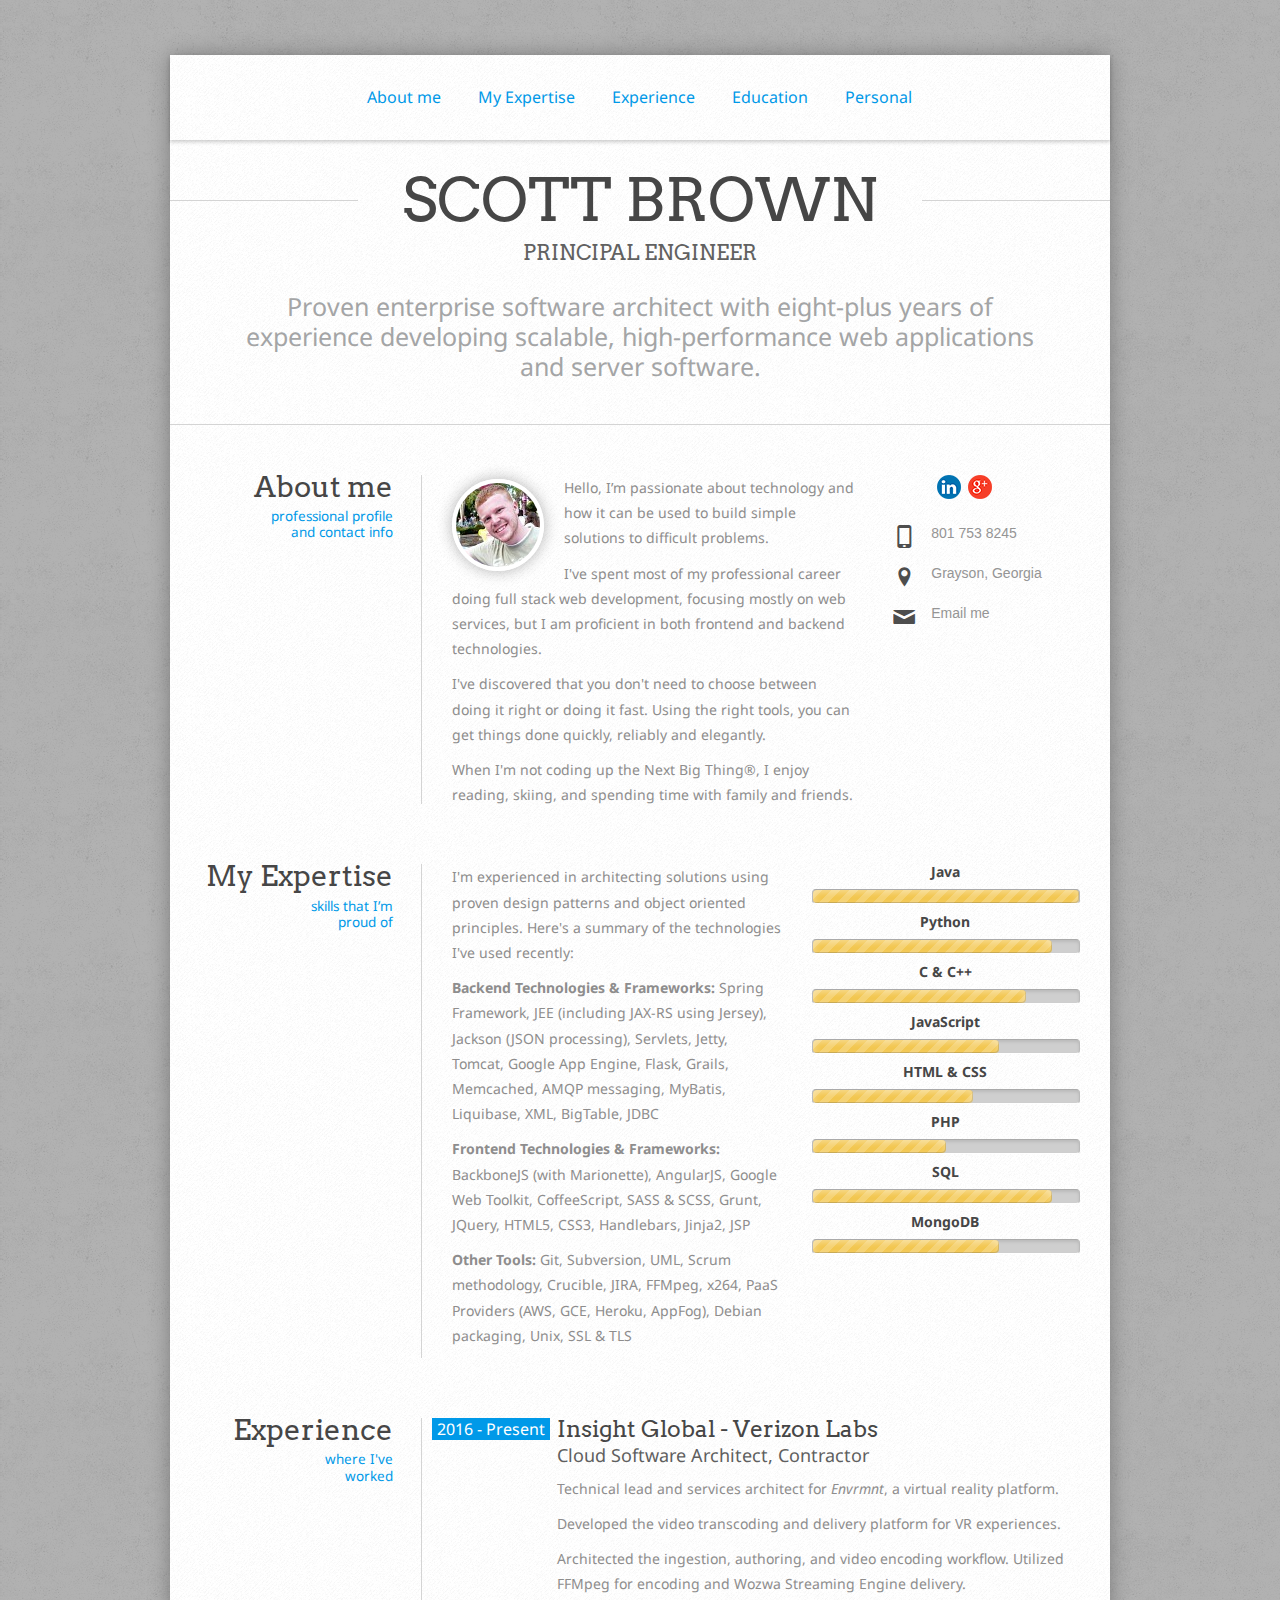
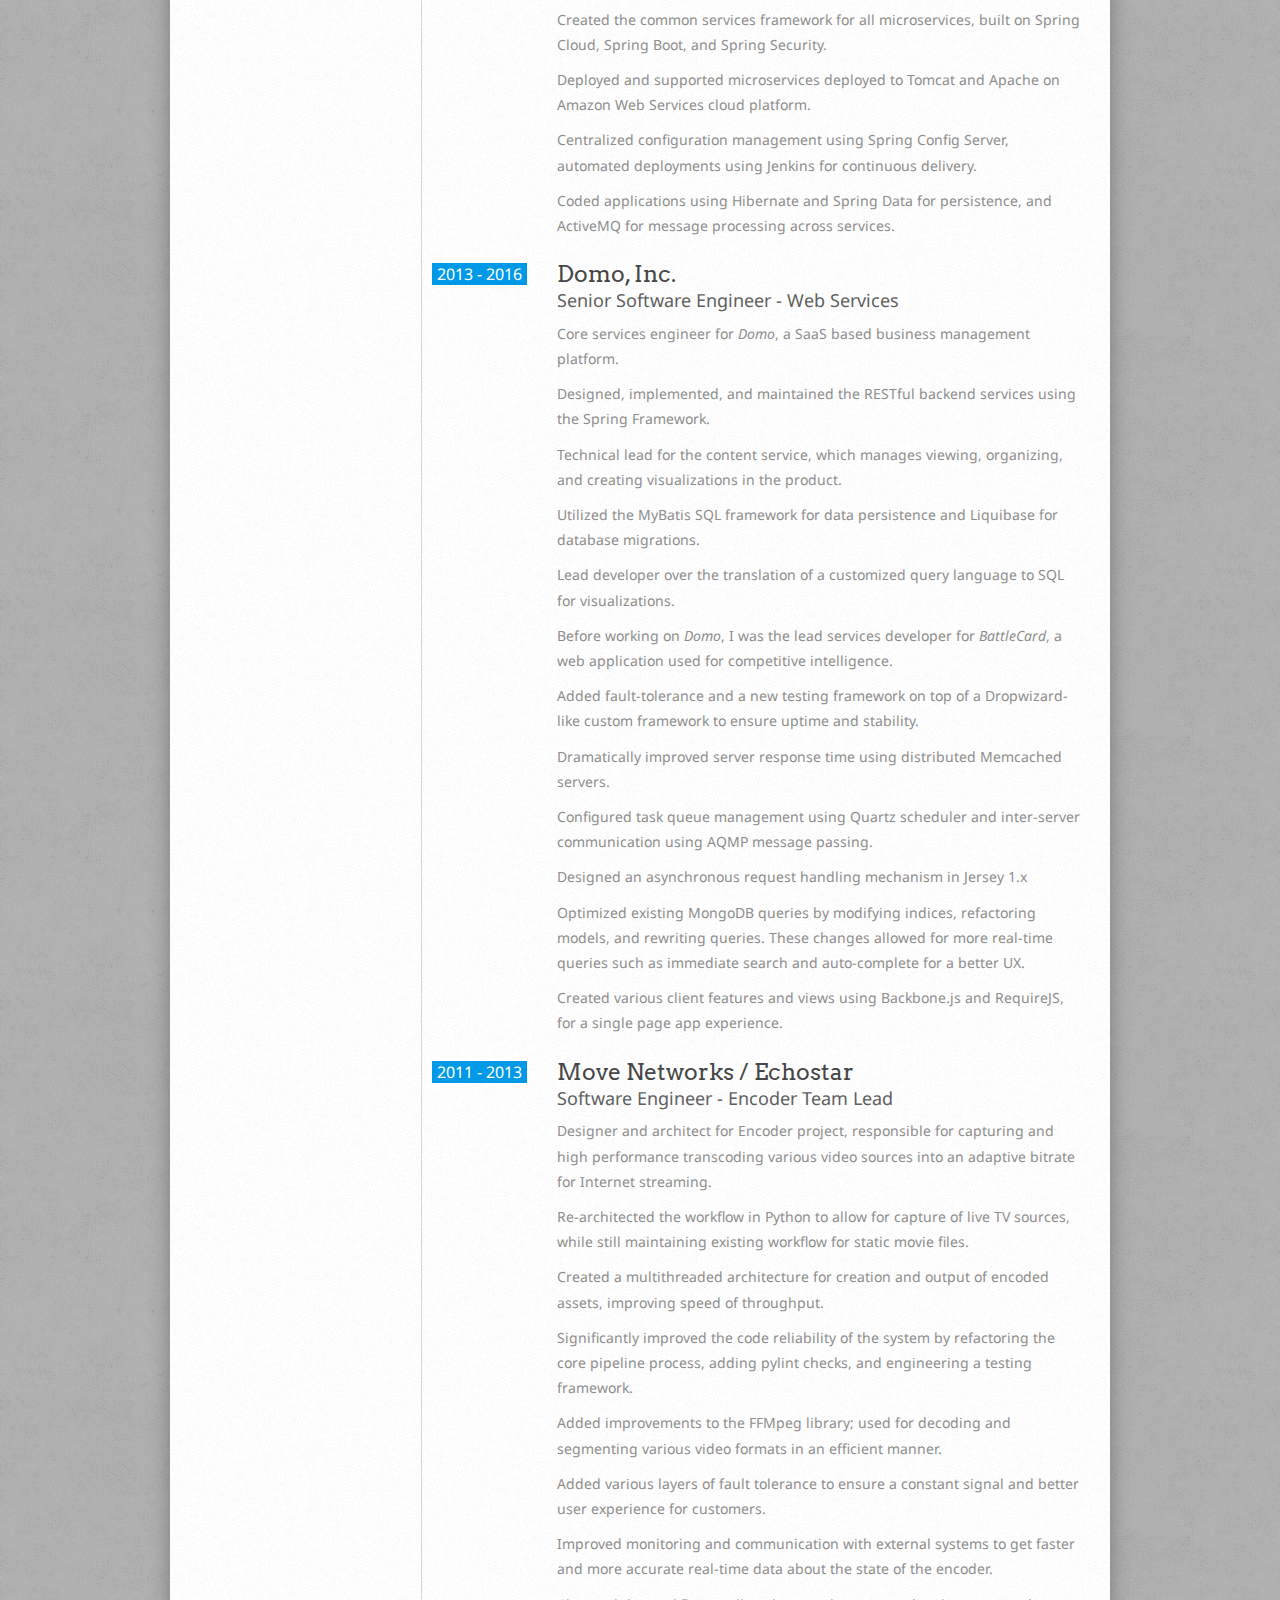
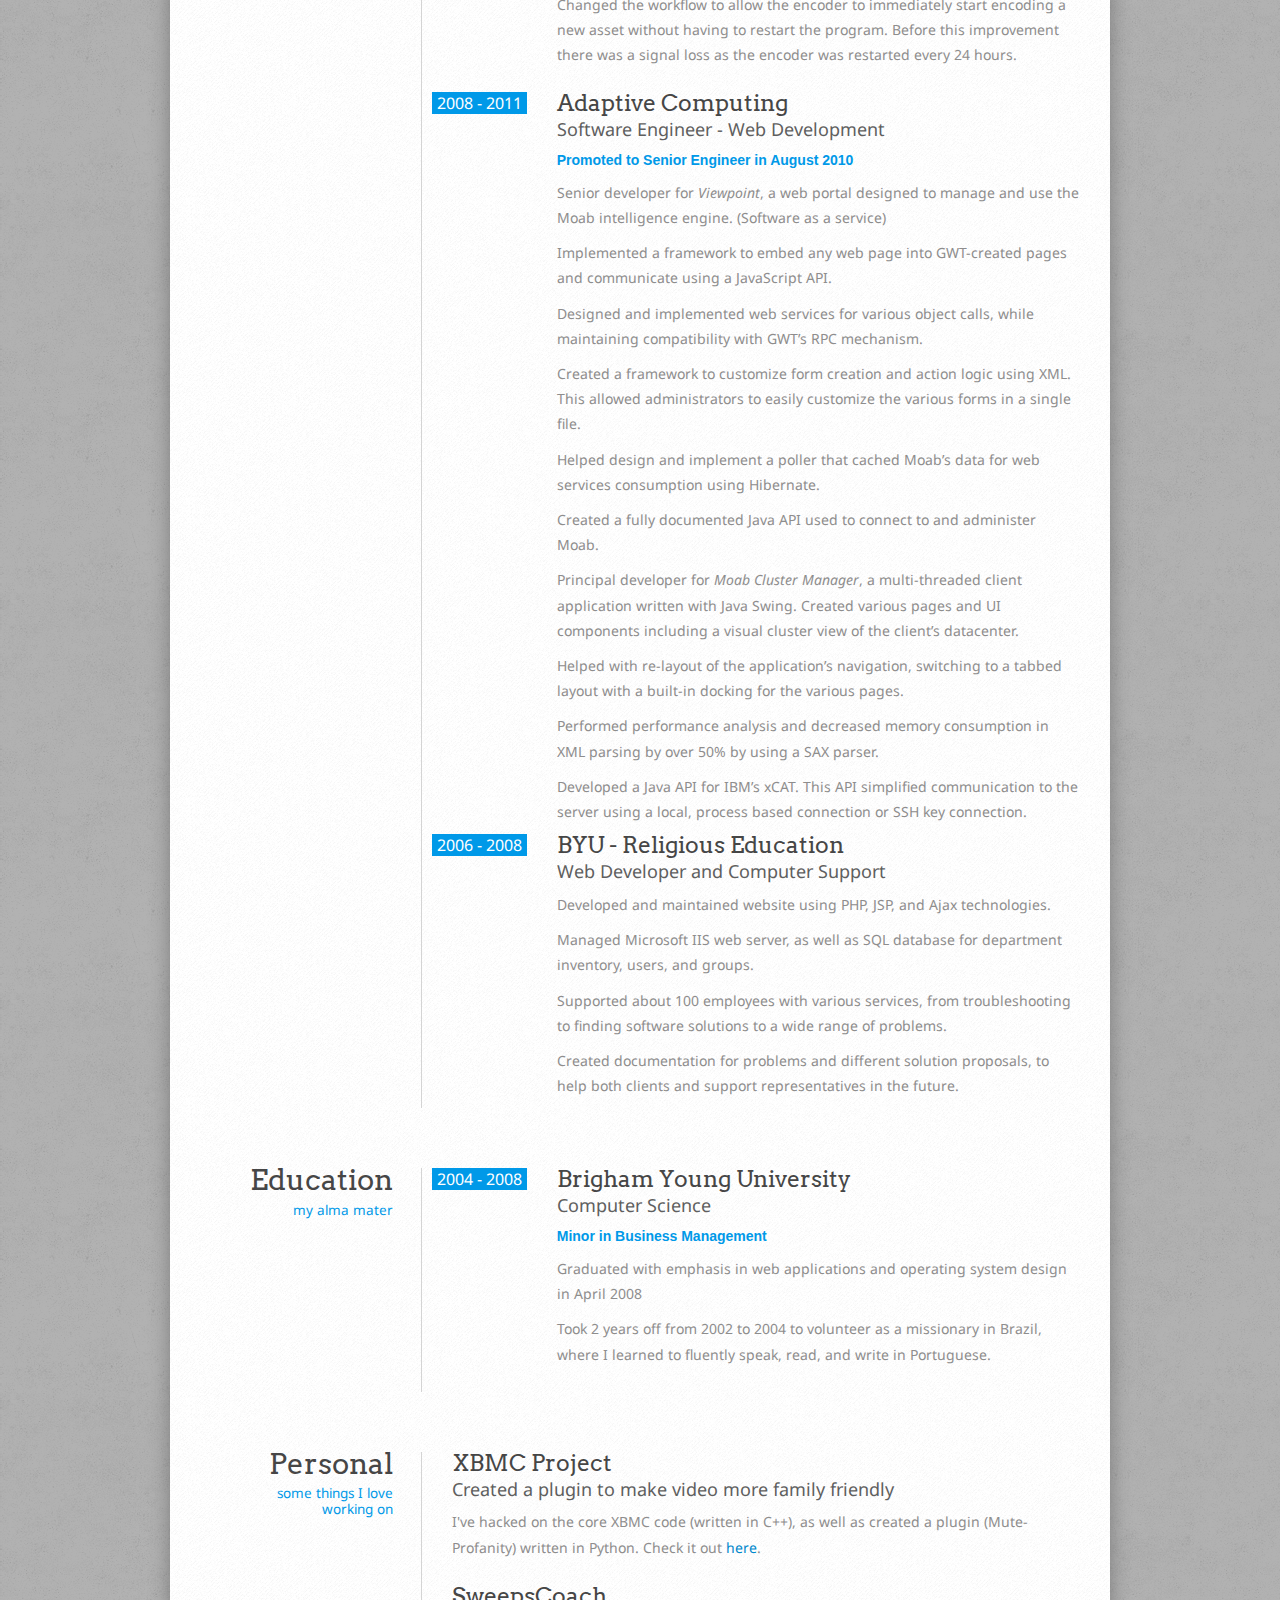
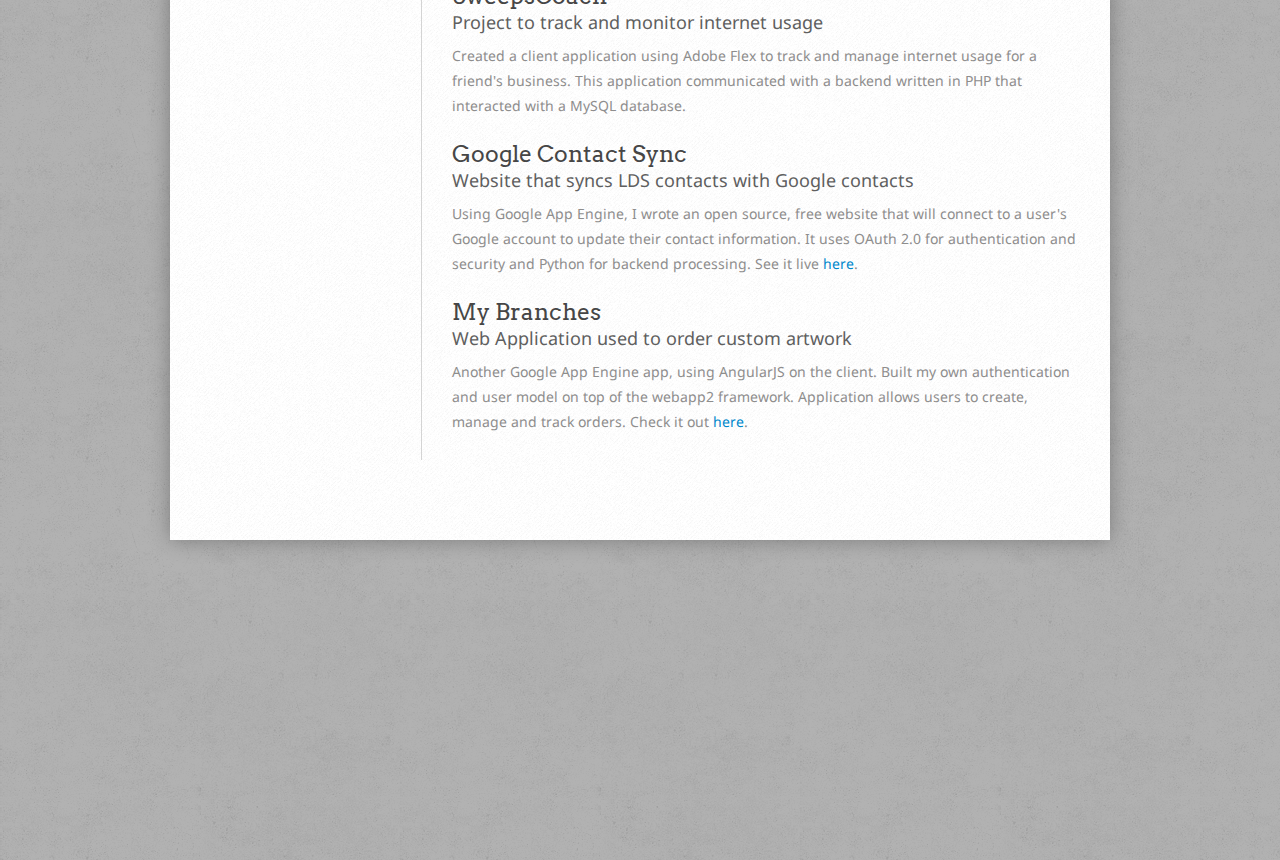
==== index.html @ fd6bfbe7 "Update with Insight Global" ====
﻿<!doctype html>
<html lang="en">
<head>
	<meta name="viewport" content="width=device-width, initial-scale=1, maximum-scale=1">
	<meta charset="utf-8">
	<title>Scott Brown - Resume</title>
	<meta name="description" content="Scott Brown Senior Software Engineer Resume">
	<meta name="author" content="Scott Brown">
	<meta name="keywords" content="Resume, Software, Engineer, Senior, Web">
	<!--[if lt IE 9]>
		<script src="js/html5shiv/html5shiv.js" type="text/javascript"></script>
		<script src="js/html5shiv/html5shiv-printshiv.js" type="text/javascript"></script>
		<style type="text/css">.site_nav { border-bottom: 1px solid #d4d4d4; }</style>
	<![endif]-->
	<link href='http://fonts.googleapis.com/css?family=Arvo:400,700' rel='stylesheet' type='text/css'>
	<link href='http://fonts.googleapis.com/css?family=Droid+Sans:400,700' rel='stylesheet' type='text/css'>
	<link rel="stylesheet" href="fontello/css/-ontello.css">
	<link rel="stylesheet" href="bootstrap/css/bootstrap.css">
	<link rel="stylesheet" href="bootstrap/css/bootstrap-responsive.css">
	<link rel="stylesheet" href="css/progressbar.css">
	<link rel="stylesheet" href="css/styles.css">
</head>

<body>
<div class="wrapper">
	<div class="container">

		<div class="upbtnwrapp"><div class="upbtn"><span class="icon-up-open-big"></span></div></div>

		<!-- NAVIGATION -->
		<nav class="site_nav" id="site_nav">
			<ul class="">
				<li><a href="#about_me">About me</a></li>
				<li><a href="#my_expertise">My Expertise</a></li>
				<li><a href="#experience">Experience</a></li>
				<li><a href="#education">Education</a></li>
				<li><a href="#personal">Personal</a></li>
			</ul>
		</nav> <!-- /site_nav -->
		<div id="aftermenuspace"></div>
		<!-- HEADER -->
		<header class="site_header centerise borderbtn">
			<div id="logoline"><h1>SCOTT BROWN</h1></div>
			<h2>PRINCIPAL ENGINEER</h2>
			<h3>Proven enterprise software architect with eight-plus years of experience developing scalable, high-performance web applications and server software.</h3>
		</header> <!-- /site_header -->
		<!-- end HEADER -->
		<div class="container-fluid page">

			<!-- ABOUT ME -->
			<section class="row-fluid about_me" id="about_me">
				<aside class="span3 aside_el">
					<h2>About me</h2>
					<h5>professional profile<br /> and contact info</h5>
				</aside>
				<article class="span6 borderleft par_el">
					<span class="circle"><img style="float:left" src="img/mypic.jpg" alt=""/></span>
					<p>Hello, I’m passionate about technology and how it can be used to build simple solutions to difficult problems.</p>
          <p>I've spent most of my professional career doing full stack web development, focusing mostly on web services, but I am proficient in both frontend and backend technologies.</p>
					<p>I've discovered that you don't need to choose between doing it right or doing it fast. Using the right tools, you can get things done quickly, reliably and elegantly.</p>
          <p>When I'm not coding up the Next Big Thing&reg;, I enjoy reading, skiing, and spending time with family and friends.</p>

				</article>
				<div class="span3 cont_info">
					<div class="soc">
						<ul>
							<li><a href="http://www.linkedin.com/pub/scott-brown/6/898/300" target="_blank"><img src="img/icons/linkedin.png" alt="linkedIn" /></a></li>
							<li><a href="https://www.google.com/+ScottBrownFun" target="_blank"><img src="img/icons/google-plus.png" alt="google plus" /></a></li>
						</ul>
					</div>
					<div class="info">
						<ul>
							<li><span class="icon-mobile"></span><a href="tel:801-753-8245">801 753 8245</a></li>
							<li><span class="icon-location"></span><a>Grayson, Georgia</a></li>
							<li><span class="icon-mail"></span><a href="mailto:scott.d.brown@outlook.com">Email me</a></li>
						</ul>
					</div>
				</div> <!-- /cont_info -->
			</section> <!-- /about_me -->
			<!-- end ABOUT ME -->

			<!-- MY EXPERTISE -->
			<section class="row-fluid my_expertise" id="my_expertise">
				<aside class="span3 aside_el">
					<h2>My Expertise</h2>
					<h5>skills that I’m<br /> proud of</h5>
				</aside>
				<article class="span5 borderleft par_el">
          <p>I'm experienced in architecting solutions using proven design patterns and object oriented principles. Here's a summary of the technologies I've used recently:</p>
					<p><b>Backend Technologies & Frameworks:</b> Spring Framework, JEE (including JAX-RS using Jersey), Jackson (JSON processing), Servlets, Jetty, Tomcat, Google App Engine, Flask, Grails, Memcached, AMQP messaging, MyBatis, Liquibase, XML, BigTable, JDBC</p>
          <p><b>Frontend Technologies & Frameworks:</b> BackboneJS (with Marionette), AngularJS, Google Web Toolkit, CoffeeScript, SASS & SCSS, Grunt, JQuery, HTML5, CSS3, Handlebars, Jinja2, JSP</p>
          <p><b>Other Tools:</b> Git, Subversion, UML, Scrum methodology, Crucible, JIRA, FFMpeg, x264, PaaS Providers (AWS, GCE, Heroku, AppFog), Debian packaging, Unix, SSL & TLS</p>
				</article>
				<div class="span4 skill_level">
					<h4>Java</h4>
					<div class="progressbar percent_100">
						<div class="progressbar-inner"></div>
					</div>
					<h4>Python</h4>
					<div class="progressbar percent_90">
						<div class="progressbar-inner"></div>
					</div>
          <h4>C & C++</h4>
					<div class="progressbar percent_80">
						<div class="progressbar-inner"></div>
					</div>
					<h4>JavaScript</h4>
					<div class="progressbar percent_70">
						<div class="progressbar-inner"></div>
					</div>
					<h4>HTML & CSS</h4>
					<div class="progressbar percent_60">
						<div class="progressbar-inner"></div>
					</div>
          <h4>PHP</h4>
					<div class="progressbar percent_50">
						<div class="progressbar-inner"></div>
					</div>
          <h4>SQL</h4>
					<div class="progressbar percent_90">
						<div class="progressbar-inner"></div>
					</div>
          <h4>MongoDB</h4>
					<div class="progressbar percent_70">
						<div class="progressbar-inner"></div>
					</div>
				</div> <!-- /skill_level -->
			</section> <!-- /my_expertise -->
			<!-- end MY EXPERTISE -->

			<!-- EXPERIENCE -->
			<section class="row-fluid experience" id="experience">
				<aside class="span3 aside_el">
					<h2>Experience</h2>
					<h5>where I've<br/> worked</h5>
				</aside>
				<div class="span9">
					<div class="row-fluid">
						<article class="span12  borderleft par_el in_spacing">
							<span class="period">2016 - Present</span>
							<div class="bigspacing">
								<header>
									<h2>Insight Global - Verizon Labs</h2>
									<h3>Cloud Software Architect, Contractor</h3>
								</header>
                <p>Technical lead and services architect for <i>Envrmnt</i>, a virtual reality platform.</p>
                <p>Developed the video transcoding and delivery platform for VR experiences.</p>
                <p>Architected the ingestion, authoring, and video encoding workflow. Utilized FFMpeg for encoding and Wozwa Streaming Engine delivery.</p>
								<p>Created the common services framework for all microservices, built on Spring Cloud, Spring Boot, and Spring Security.</p>
                <p>Deployed and supported microservices deployed to Tomcat and Apache on Amazon Web Services cloud platform.</p>
                <p>Centralized configuration management using Spring Config Server, automated deployments using Jenkins for continuous delivery.</p>
                <p>Coded applications using Hibernate and Spring Data for persistence, and ActiveMQ for message processing across services.</p>
							</div>
						</article>
					</div>
					<div class="row-fluid">
						<article class="span12  borderleft par_el in_spacing">
							<span class="period">2013 - 2016</span>
							<div class="bigspacing">
								<header>
									<h2>Domo, Inc.</h2>
									<h3>Senior Software Engineer - Web Services</h3>
								</header>
                <p>Core services engineer for <i>Domo</i>, a SaaS based business management platform.</p>
                <p>Designed, implemented, and maintained the RESTful backend services using the Spring Framework.</p>
                <p>Technical lead for the content service, which manages viewing, organizing, and creating visualizations in the product.</p>
								<p>Utilized the MyBatis SQL framework for data persistence and Liquibase for database migrations.</p>
                <p>Lead developer over the translation of a customized query language to SQL for visualizations.</p>
                <p>Before working on <i>Domo</i>, I was the lead services developer for <i>BattleCard</i>, a web application used for competitive intelligence.</p>
                <p>Added fault-tolerance and a new testing framework on top of a Dropwizard-like custom framework to ensure uptime and stability.</p>
                <p>Dramatically improved server response time using distributed Memcached servers.</p>
                <p>Configured task queue management using Quartz scheduler and inter-server communication using AQMP message passing.</p>
                <p>Designed an asynchronous request handling mechanism in Jersey 1.x</p>
                <p>Optimized existing MongoDB queries by modifying indices, refactoring models, and rewriting queries. These changes allowed for more real-time queries such as immediate search and auto-complete for a better UX.</p>                <p>Created various client features and views using Backbone.js and RequireJS, for a single page app experience.</p>
							</div>
						</article>
					</div>
					<div class="row-fluid">
						<article class="span12  borderleft par_el in_spacing">
							<span class="period">2011 - 2013</span>
							<div class="bigspacing">
								<header>
									<h2>Move Networks / Echostar</h2>
									<h3>Software Engineer - Encoder Team Lead</h3>
								</header>
							  <p>Designer and architect for Encoder project, responsible for capturing and high performance transcoding various video sources into an adaptive bitrate for Internet streaming.</p>
                <p>Re-architected the workflow in Python to allow for capture of live TV sources, while still maintaining existing workflow for static movie files.</p>
                <p>Created a multithreaded architecture for creation and output of encoded assets, improving speed of throughput.</p>
                <p>Significantly improved the code reliability of the system by refactoring the core pipeline process, adding pylint checks, and engineering a testing framework.</p>
                <p>Added improvements to the FFMpeg library; used for decoding and segmenting various video formats in an efficient manner.</p>
                <p>Added various layers of fault tolerance to ensure a constant signal and better user experience for customers.</p>
                <p>Improved monitoring and communication with external systems to get faster and more accurate real-time data about the state of the encoder.</p>
                <p>Changed the workflow to allow the encoder to immediately start encoding a new asset without having to restart the program. Before this improvement there was a signal loss as the encoder was restarted every 24 hours.</p>
							</div>
						</article>
					</div>
					<div class="row-fluid">
						<article class="span12  borderleft par_el in_spacingbottom">
							<span class="period">2008 - 2011</span>
							<div class="bigspacing">
								<header>
									<h2>Adaptive Computing</h2>
									<h3>Software Engineer - Web Development</h3>
                  <h5><span class="subtext">Promoted to Senior Engineer in August 2010</span></h5>
								</header>
							  <p>Senior developer for <i>Viewpoint</i>, a web portal designed to manage and use the Moab intelligence engine. (Software as a service)</p>
                <p>Implemented a framework to embed any web page into GWT-created pages and communicate using a JavaScript API.</p>
                <p>Designed and implemented web services for various object calls, while maintaining compatibility with GWT’s RPC mechanism.</p>
                <p>Created a framework to customize form creation and action logic using XML. This allowed administrators to easily customize the various forms in a single file.</p>
                <p>Helped design and implement a poller that cached Moab’s data for web services consumption using Hibernate.</p>
                <p>Created a fully documented Java API used to connect to and administer Moab.</p>
                <p>Principal developer for <i>Moab Cluster Manager</i>, a multi-threaded client application written with Java Swing. Created various pages and UI components including a visual cluster view of the client’s datacenter.</p>
                <p>Helped with re-layout of the application’s navigation, switching to a tabbed layout with a built-in docking for the various pages.</p>
                <p>Performed performance analysis and decreased memory consumption in XML parsing by over 50% by using a SAX parser.</p>
                <p>Developed a Java API for IBM’s xCAT. This API simplified communication to the server using a local, process based connection or SSH key connection.</p>
							</div>
						</article>
					</div>
          <div class="row-fluid">
						<article class="span12  borderleft par_el in_spacingbottom">
							<span class="period">2006 - 2008</span>
							<div class="bigspacing">
								<header>
									<h2>BYU - Religious Education</h2>
									<h3>Web Developer and Computer Support</h3>
								</header>
							  <p>Developed and maintained website using PHP, JSP, and Ajax technologies.</p>
                <p>Managed Microsoft IIS web server, as well as SQL database for department inventory, users, and groups.</p>
                <p>Supported about 100 employees with various services, from troubleshooting to finding software solutions to a wide range of problems.</p>
                <p>Created documentation for problems and different solution proposals, to help both clients and support representatives in the future.</p>
							</div>
						</article>
					</div>
				</div>
			</section> <!-- /experience -->
			<!-- end EXPERIENCE -->

			<!-- EDUCATION -->
			<section class="row-fluid education" id="education">
				<aside class="span3 aside_el">
					<h2>Education</h2>
					<h5>my alma mater</h5>
				</aside>
				<div class="span9">
					<div class="row-fluid">
						<article class="span12  borderleft par_el in_spacing">
							<span class="period">2004 - 2008</span>
							<div class="bigspacing">
								<header>
									<h2>Brigham Young University</h2>
									<h3>Computer Science</h3>
                  <h5><span class="subtext">Minor in Business Management</span></h5>
								</header>
								<p>Graduated with emphasis in web applications and operating system design in April 2008</p>
                <p>Took 2 years off from 2002 to 2004 to volunteer as a missionary in Brazil, where I learned to fluently speak, read, and write in Portuguese.</p>
							</div>
						</article>
					</div>
				</div>
			</section> <!-- /education -->
			<!-- end EDUCATION -->

			<!-- PERSONAL -->
			<section class="row-fluid portfolio" id="personal">
				<aside class="span3 aside_el">
					<h2>Personal</h2>
					<h5>some things I love<br /> working on</h5>
				</aside>
				<div class="span9 borderleft">
					<div class="row-fluid">
						<article class="span12 par_el in_spacing">
								<header>
									<h2>XBMC Project</h2>
									<h3>Created a plugin to make video more family friendly</h3>
								</header>
								<p>I've hacked on the core XBMC code (written in C++), as well as created a plugin (Mute-Profanity) written in Python. Check it out <a href="https://github.com/crazydevman/mute-profanity" target="_blank">here</a>.</p>
						</article>
					</div>
          <div class="row-fluid">
						<article class="span12 par_el in_spacing">
								<header>
									<h2>SweepsCoach</h2>
									<h3>Project to track and monitor internet usage</h3>
								</header>
								<p>Created a client application using Adobe Flex to track and manage internet usage for a friend's business. This application communicated with a backend written in PHP that interacted with a MySQL database.</p>
						</article>
					</div>
          <div class="row-fluid">
						<article class="span12 par_el in_spacing">
								<header>
									<h2>Google Contact Sync</h2>
									<h3>Website that syncs LDS contacts with Google contacts</h3>
								</header>
								<p>Using Google App Engine, I wrote an open source, free website that will connect to a user's Google account to update their contact information. It uses OAuth 2.0 for authentication and security and Python for backend processing. See it live <a href="https://syncldscontacts.appspot.com" target="_blank">here</a>.</p>
						</article>
					</div>
          <div class="row-fluid">
						<article class="span12 par_el in_spacing">
								<header>
									<h2>My Branches</h2>
                  <h3>Web Application used to order custom artwork</h3>
								</header>
								<p>Another Google App Engine app, using AngularJS on the client. Built my own authentication and user model on top of the webapp2 framework. Application allows users to create, manage and track orders. Check it out <a href="http://www.my-branches.com" target="_blank">here</a>.</p>
						</article>
					</div>
				</div>
			</section> <!-- /portfolio -->
			<!-- end PORTFOLIO -->

		</div> <!-- /page -->
	</div> <!-- /container -->
</div> <!-- /wrapper -->
	<script src="//ajax.googleapis.com/ajax/libs/jquery/1.11.0/jquery.min.js"></script>
	<script>
	$(window).on('load resize', function () {
		var current_width = $(window).width();
		if ( current_width < 767 ) {
			$("br").hide();
		} else {
			$("br").show();
		}
	});

	// Cache selectors
	if ( $(window).width() > 940 ) {
		var lastId,
			topMenu = $("#site_nav")
			topMenuHeight = topMenu.outerHeight()+40,
			// All list items
			menuItems = topMenu.find("a"),
			// Anchors corresponding to menu items
			scrollItems = menuItems.map(function(){
			  var item = $($(this).attr("href"));
			  if (item.length) { return item; }
			});
	} else {
		var lastId,
			topMenu = $("#site_nav")
			topMenuHeight = topMenu.outerHeight()-140,
			// All list items
			menuItems = topMenu.find("a"),
			// Anchors corresponding to menu items
			scrollItems = menuItems.map(function(){
			  var item = $($(this).attr("href"));
			  if (item.length) { return item; }
			});

	}


	// Bind click handler to menu items
	// so we can get a fancy scroll animation
	menuItems.click(function(e){
	  var href = $(this).attr("href"),
		  offsetTop = href === "#" ? 0 : $(href).offset().top-topMenuHeight+1;
	  $('html, body').stop().animate({
		  scrollTop: offsetTop
	  }, 300);
	  e.preventDefault();
	});

	// Bind to scroll
	$(window).scroll(function(){
	   // Get container scroll position
	   var fromTop = $(this).scrollTop()+topMenuHeight;

	   // Get id of current scroll item
	   var cur = scrollItems.map(function(){
		 if ($(this).offset().top < fromTop)
		   return this;
	   });
	   // Get the id of the current element
	   cur = cur[cur.length-1];
	   var id = cur && cur.length ? cur[0].id : "";

	   if (lastId !== id) {
		   lastId = id;
		   // Set/remove active class
		   menuItems
			 .parent().removeClass("active")
			 .end().filter("[href=#"+id+"]").parent().addClass("active");
	   }
	});// $('.scrollup').fadeIn();

	$(window).scroll(function(){
		var pos = $(window).scrollTop();
    var current_width = $(window).width();
		if (pos > 55 && current_width > 940) {
			$(".site_nav").css({
					"position": "fixed",
					"top":    "0",
					"width":    "940px",
					"margin-bottom":    "55px"
			});
			$("#aftermenuspace").css({
					"height":    "55px"
			});
		} else {
			$(".site_nav").css({
					"position": "relative",
					"margin-bottom":    "0",
					"width":    "100%"
			});
			$("#aftermenuspace").css({
					"height":    "0"
			});
		}
		if ( pos > 600 ) { $('.upbtn').fadeIn();} else { $('.upbtn').fadeOut(); }
	});

	$('.upbtn').click(function(){
		$("html, body").animate({ scrollTop: 0 }, 600);
		return false;
	});

	</script>
  <script>
  (function(i,s,o,g,r,a,m){i['GoogleAnalyticsObject']=r;i[r]=i[r]||function(){
  (i[r].q=i[r].q||[]).push(arguments)},i[r].l=1*new Date();a=s.createElement(o),
  m=s.getElementsByTagName(o)[0];a.async=1;a.src=g;m.parentNode.insertBefore(a,m)
  })(window,document,'script','//www.google-analytics.com/analytics.js','ga');

  ga('create', 'UA-48758651-1', 'crazydevman.github.io');
  ga('send', 'pageview');

  </script>
</body>
</html>
---- fontello/css/-ontello.css ----
@charset "UTF-8";

@font-face {
  font-family: '-ontello';
  src: url("../font/-ontello.eot");
  src: url("../font/-ontello.eot@#iefix") format('embedded-opentype'), url("../font/-ontello.woff") format('woff'), url("../font/-ontello.ttf") format('truetype'), url("../font/-ontello.svg#-ontello") format('svg');
  font-weight: normal;
  font-style: normal;
}
[class^="icon-"]:before,
[class*=" icon-"]:before {
  font-family: '-ontello';
  font-style: normal;
  font-weight: normal;
  speak: none;
  display: inline-block;
  text-decoration: inherit;
  width: 1em;
  margin-right: 0.2em;
  text-align: center;
  opacity: 0.8;
/* fix buttons height, for twitter bootstrap */
  line-height: 1em;
/* Animation center compensation - magrins should be symmetric */
/* remove if not needed */
  margin-left: 0.2em;
/* you can be more comfortable with increased icons size */
/* font-size: 120%; */
/* Uncomment for 3D effect */
/* text-shadow: 1px 1px 1px rgba(127, 127, 127, 0.3); */
}

.icon-up-thin:before { content: '\2191'; } /* '↑' */
.icon-up-dir:before { content: '\25b4'; } /* '▴' */
.icon-mail:before { content: '\2709'; } /* '✉' */
.icon-feather:before { content: '\2712'; } /* '✒' */
.icon-quote:before { content: '\275e'; } /* '❞' */
.icon-up-bold:before { content: '\e4af'; } /* '' */
.icon-address:before { content: '\e723'; } /* '' */
.icon-location:before { content: '\e724'; } /* '' */
.icon-map:before { content: '\e727'; } /* '' */
.icon-up-circled:before { content: '\e75b'; } /* '' */
.icon-up-open-big:before { content: '\e767'; } /* '' */
.icon-network:before { content: '\e776'; } /* '' */
.icon-dot:before { content: '\e78b'; } /* '' */
.icon-dot-2:before { content: '\e78c'; } /* '' */
.icon-dot-3:before { content: '\e78d'; } /* '' */
.icon-target:before { content: '🎯'; } /* '\1f3af' */
.icon-monitor:before { content: '💻'; } /* '\1f4bb' */
.icon-mobile:before { content: '📱'; } /* '\1f4f1' */
.icon-shuffle:before { content: '🔀'; } /* '\1f500' */
---- css/progressbar.css ----
﻿.progressbar {
    width:100%;
    height: 13px;
    margin: 0 auto 20px auto;
    padding: 0px;
    
    background: #cfcfcf;
    border-width: 1px;
    border-style: solid;
    border-color: #aaa #bbb #fff #bbb;    
    box-shadow: inset 0px 2px 3px #bbb;    
}
.progressbar, .progressbar-inner {
    border-radius:4px;
    -moz-border-radius:4px;
    -webkit-border-radius:4px;
    -o-border-radius:4px;
}
.progressbar-inner {
    width: 77%;
    height: 100%;
    background: #999;
    background-size: 18px 18px;
    background-color: #ac0;   
    background-image: -webkit-linear-gradient(135deg, rgba(255, 255, 255, .2) 25%, transparent 25%,
                        transparent 50%, rgba(255, 255, 255, .2) 50%, rgba(255, 255, 255, .2) 75%,
                        transparent 75%, transparent);
    background-image: -moz-linear-gradient(135deg, rgba(255, 255, 255, .2) 25%, transparent 25%,
                        transparent 50%, rgba(255, 255, 255, .2) 50%, rgba(255, 255, 255, .2) 75%,
                        transparent 75%, transparent);
    background-image: -ms-linear-gradient(135deg, rgba(255, 255, 255, .2) 25%, transparent 25%,
                        transparent 50%, rgba(255, 255, 255, .2) 50%, rgba(255, 255, 255, .2) 75%,
                        transparent 75%, transparent);
    background-image: -o-linear-gradient(135deg, rgba(255, 255, 255, .2) 25%, transparent 25%,
                        transparent 50%, rgba(255, 255, 255, .2) 50%, rgba(255, 255, 255, .2) 75%,
                        transparent 75%, transparent);
    background-image: linear-gradient(135deg, rgba(255, 255, 255, .2) 25%, transparent 25%,
                        transparent 50%, rgba(255, 255, 255, .2) 50%, rgba(255, 255, 255, .2) 75%,
                        transparent 75%, transparent);
    
    box-shadow:inset 0px 2px 8px rgba(255, 255, 255, .5), inset -1px -1px 0px rgba(0, 0, 0, .2);
}

/*
 * Color Options
 */

.progressbar-inner {
    background-color: #f2c345;
}
.percent_10 .progressbar-inner {
	width: 10%;
}
.percent_20 .progressbar-inner {
	width: 20%;
}
.percent_30 .progressbar-inner {
	width: 30%;
}
.percent_40 .progressbar-inner {
	width: 40%;
}
.percent_50 .progressbar-inner {
	width: 50%;
}
.percent_60 .progressbar-inner {
	width: 60%;
}
.percent_70 .progressbar-inner {
	width: 70%;
}
.percent_80 .progressbar-inner {
	width: 80%;
}
.percent_90 .progressbar-inner {
	width: 90%;
}
.percent_100 .progressbar-inner {
	width: 100%;
}
---- css/styles.css ----
﻿
/*-----------------------------*\
	CONTENT
\*-----------------------------*/


/*

1.  GLOBAL

2.  BODY
3.  NAVIGATION
4.  HEADER
5.  ABOUT ME
6.  EXPERIENCE
7.  EDUCATION
8.  PORTFOLIO
9.  RESPONSIVE

*/


/*-----------------------------*\
	$GLOBAL
\*-----------------------------*/

html {
	font-size: 16px;
}
body {
	font-size: 62.5%;
}
.borderbtn {
	border-bottom: 1px solid #d4d4d4;
}
.borderleft {
	border-left: 1px solid #d4d4d4;
}
ul, li {
	list-style: none;
	margin: 0;
	padding: 0; 
}
.aside_el {
	text-align: right;
	padding-right: 5px;
}
.aside_el  h2 {
	font: 2.9em 'Arvo', serif; /* 29px/10 */
	line-height: 0.8em;
	color: #464646;
	font-weight: normal;
	margin-bottom: 3px;
	margin-top: 0;
}
.aside_el  h5 {
	font: 1.35em 'Droid Sans', sans-serif; /* 14px/10 */
	line-height: 1.2em;
	color: #0099e8;
	font-weight: normal;
}
.par_el {
	padding-left: 30px;
	position: relative;
}
.par_el p {
	font-family: 'Droid Sans', sans-serif; /* 14px/10 */
	font-size: 1.4em;
	line-height: 1.8em;
	color: #8e8d8d;
	text-align: left;
}
.page {
	padding-bottom: 80px;
}

/*-----------------------------*\
	$BODY
\*-----------------------------*/

body {
	background: #b9babe url("../img/body-bg.png") repeat;
} 
.wrapper {
	margin: 0; padding: 0;
	width: 100%;
}
.container {
	/* Positioning & Display */
	width: 100%;
	max-width: 940px;
	margin: 0 auto;
	margin-top: 55px;
	margin-bottom: 320px;
	position: relative;
	/* Color */
	background: #fff url("../img/container-bg.png");
	-webkit-box-shadow: 0px 0px 20px rgba(3, 3, 3, 0.3);
	-moz-box-shadow:    0px 0px 20px rgba(3, 3, 3, 0.3);
	box-shadow:         0px 0px 20px rgba(3, 3, 3, 0.3);
}

/*-----------------------------*\
	$NAVIGATION
\*-----------------------------*/

.site_nav {
	height: 85px;
	font-family: 'Droid Sans', serif;
	z-index: 5000;
	/* Color */
	background: url("../img/container-bg.png");
	-webkit-box-shadow: 0px 2px 4px rgba(3, 3, 3, 0.2);
	-moz-box-shadow:    0px 2px 4px rgba(3, 3, 3, 0.2);
	box-shadow:         0px 2px 4px rgba(3, 3, 3, 0.2);
}
.site_nav ul {
	text-align: center;
	margin: 0; padding: 0;
}
.site_nav li {
	/* Positioning & Display */
	vertical-align: middle; 
	margin: 0;
	margin-left: -2px;
	padding: 0 18px;
	display: inline-block;
	/* Elemants */
	border-top: 10px solid transparent;
}
.site_nav a {
	/* Text */
	font-size: 1.6em; /* 16px/10 */
	line-height: 5.3125em;  /* 85px/16px */
	color: #0099e8;
	/* Positioning & Display */
	top: -10px;
	position: relative;
	margin: 0; padding: 0;
	/* Animation */
    -webkit-transition: 0.5s all ease;
    -moz-transition: 0.5s all ease;
    -o-transition: 0.5s all ease;
    transition: 0.5s all ease;
}
.site_nav a:hover {
	text-decoration: none;
	color: #747474;
}
.site_nav li.active {
    border-top: 10px solid #0099e8;
}
.site_nav li.active a {
	color: #747474;
}

/*-----------------------------*\
	$HEADER
\*-----------------------------*/

.site_header {
	padding-top: 30px;
	padding-bottom: 33px;
	position: relative;
	text-align: center;
}
.site_header h1 {
	/* Text */
	font: 6em 'Arvo', serif; /* 60px/10 */
	line-height: 0.66666666em; /* 40px/60px */
	color: #464646;
	/* Positioning & Display */
	display: inline-block;
	padding-right: 5px;
	padding-left: 5px;
	z-index: 2;
}
.site_header .bigchar {
    font-size: larger;
    position: relative;
    top: .11em;
}
#logoline {
	text-align: center;
}
.site_header h1:before,
.site_header h1:after {
	/* Elemants */
    border-top: 1px solid #d4d4d4;
    content: " ";
	/* Positioning & Display */
    display: block;
    height: 1px;
    width: 20%;
    position: absolute;
    left: 0;
    top: 1em;
	z-index: 1;
}
.site_header h1:after {
   right: 0;  
   left: auto; 
}
.site_header h2 {
	font: 2.1em 'Arvo', serif; /* 21px/10 */
	font-weight: normal;
	color: #616161;
	margin-bottom: 25px;
}
.site_header h3 {
	font: 2.5em 'Droid Sans', sans-serif; /* 25px/10 */
	line-height: 1.2em; /* 30px/25px */
	font-weight: 400;
	color: #a4a5a6;
	margin-right: 8%;
	margin-left: 8%;
}

/*-----------------------------*\
	$ABOUT ME
\*-----------------------------*/

.about_me {
	margin-top: 50px;
}
.circle {
	/* Positioning & Display */
	border-radius: 50%;
	width: 84px;
	height: 84px;
	display: inline;
	position: relative;
	float: left;
	margin-right: 20px;
	margin-top: 4px;
	/* Elemants */
	border: 4px solid white;
	-webkit-box-shadow: 0px 0px 15px rgba(3, 3, 3, 0.3);
	-moz-box-shadow:    0px 0px 15px rgba(3, 3, 3, 0.3);
	box-shadow:         0px 0px 15px rgba(3, 3, 3, 0.3);
	overflow: hidden;
}
.about_me article p:last-child {
	margin-bottom: -3px;
}

.upbtnwrapp {
	display: none;
	text-align: center;
}
.upbtn {
	/* Positioning & Display */
	border-radius: 50%;
	width: 48px;
	height: 48px;
	display: inline;
	position: fixed;
	right: 5px;
	bottom: 5px;
	/* Color */
	background: black;
	opacity: 0.3;
	/* Elemants */
	cursor: pointer;
	margin: 0 auto;
	z-index: 10000;
}
.upbtn span {
	color: white; 
	line-height: 48px; 
	text-align: center; 
	font-size: 35px; /* 30/14 */
	position: relative;
	bottom: 5px;
	right: 18px;
} 

/* contact info */
.cont_info {
	padding-left: 5px;
	width: 95%;
	margin: 0 auto;
	overflow: hidden;
}
.soc {
    padding-left: 5em;
}
.soc ul li {
	display: inline-block;
	width: 18%;
	margin:  0 2% 2% 0;
	float: left;
}
.soc img {
	max-width: 100%;
}
.info {
	margin-top: 50px;
}
.info ul li {
	padding-bottom: 20px;
}
.info ul li span {
	/* Text */
	font-size: 2.4em;  /* 24px/10 */
	color: #222222;
	/* Positioning & Display */
	margin: 0; padding: 0;
	margin-top: -4px;
	position: relative;
}
.info ul li a, .info ul li a:hover {
	font-size: 1.4em; /* 14px/10 */
	color: #959595;
	text-decoration: none;
	line-height: 0em;
	padding-left: 30px;
}

/*-----------------------------*\
	$MY EXPERTISE
\*-----------------------------*/

.my_expertise {
	margin-top: 60px;
}
.skill_level {
	margin-top: 10px;
	padding: 0 12px 0 7px;
}
.skill_level h4{
	/* Text */
	font: 1.4em 'Droid Sans', sans-serif; /* 14px/10 */
	line-height: 1.071428em; /* 15px/14px */
	color: #464646;
	text-align: center;
	font-weight: bold;
	/* Positioning & Display */
	margin-top: -10px;
}

/*-----------------------------*\
	$EXPERIENCE
\*-----------------------------*/

.experience {
	margin-top: 60px;
}

.period  {
	/* Positioning & Display */
	position: absolute;
	top: 0;
    left: 10px;
	padding-left: 5px;
	padding-right: 5px;
	/* Text */
	font: 1.6em 'Droid Sans', sans-serif; /* 16px/10 */
	color: white;
	font-weight: 400;
	/* Color */
	background-color: #0099e8;
}
.bigspacing {
	padding-left: 105px;
}
.par_el header h2 {
	font-family: 'Arvo', serif;
	font-size: 2.3em; /* 23px/10 */
	font-weight: normal;
	line-height: 1em;
	color: #464646;
	margin-top: 0;
}
.par_el header h3 {
	font: 1.8em 'Droid Sans', sans-serif; /* 18px/10 */
	line-height: 0.535714em; /* 15px/28px */
	color: #5F5F5F;
	padding-bottom: 5px;
}
.in_spacing {
	position: relative;
	padding-bottom: 15px;
	padding-right: 10px;
}
.in_spacingbottom {
	position: relative;
	padding-bottom: 0px;
	padding-right: 10px;
}


/*-----------------------------*\
	$EDUCATION
\*-----------------------------*/

.education {
	margin-top: 60px;
}

/*-----------------------------*\
	$PORTFOLIO
\*-----------------------------*/

.portfolio {
	margin-top: 60px;
}

.subtext {
    color: #0099e8;
}

/*-----------------------------*\
	$RESPONSIVE
\*-----------------------------*/


@media only screen and (max-width: 950px) {
	.container {
		margin-top: 20px;
		margin-bottom: 20px;
	}
}
@media only screen and (max-width: 870px) {
	.site_header h1:before,
	.site_header h1:after {
		width: 18%;
	}
	.cont_info {
		padding-left: 0px;
	}
	.site_header h3 {
		font: 2em 'Droid Sans', sans-serif; /* 25px/10 */
	}
	.upbtnwrapp {
		display: block;
	}
    .info ul li a, .info ul li a:hover {
        padding-left: 24px;
    }
}
@media only screen and (max-width: 780px) {
    .info ul li a, .info ul li a:hover {
        padding-left: 20px;
    }
}
@media only screen and (max-width: 767px) {
	#contact {
		padding-top: 20px;
	}
	.site_nav a {
		font-size: 1.6em; /* 16px/10 */
		line-height: 5.3125em;  /* 85px/16px */
	}
	.borderleft {
		border-left: none;
	}
	.site_header {
		padding-top: 17px;
		padding-bottom: 25px;
	}
	.site_header h1 {
		font: 4em 'Arvo', serif; /* 60px/10 */
		line-height: 0.66666666em; /* 40px/60px */
		font-weight: bold;
		color: #464646;
	}
	.site_header h2 {
		font: 1.9em 'Arvo', serif;
	}
	.site_header h3 {
		font: 1.7em 'Droid Sans', sans-serif;
		line-height: 1.2em;
	}
	.aside_el {
		text-align: center;
		padding-right: 0px;
		margin-bottom: 30px;
	}
	.aside_el h5 {
		margin-top: 15px;
	}
	.par_el {
		padding-left: 20px;
		padding-right: 20px;
	}
	/* contact info */
	.cont_info {
		padding-left: 0px;
		margin-top: 40px;
	}
	.soc {
		width: 200px;
		margin: 0 auto;
		overflow: hidden;
        padding-left: 8em;
	}
	.info {
		padding-top: 20px;
		width: 200px;
		margin: 0 auto;
		overflow: hidden;
	}
    .info ul li a, .info ul li a:hover {
        padding-left: 30px;
    }
	.skill_level {
		margin-top: 10px;
		padding: 0 18px 0 14px;
	}
	.about_me {
		margin-top: 35px;
	}
	.my_expertise {
		margin-top: 35px;
	}
	.experience {
		margin-top: 35px;
	}
	.education {
		margin-top: 35px;
	}
	.portfolio {
		margin-top: 35px;
	}
}

@media only screen and (max-width: 630px) {  /****************/
	.site_nav a {
		font-size: 1.4em; /* 16px/10 */
		line-height: 6.071428571428571em;  /* 85px/14px */
	}
	.site_header {
		padding-top: 10px;
		padding-bottom: 15px;
	}
	.site_header h1 {
		font: 3em 'Arvo', serif; /* 60px/10 */
		line-height: 0.66666666em; /* 40px/60px */
		font-weight: bold;
		color: #464646;
	}
	.site_header h2 {
		font: 1.7em 'Arvo', serif; /* 21px/10 */
	}
	.site_header h3 {
		font: 1.6em 'Droid Sans', sans-serif; /* 25px/10 */
		line-height: 1.2em; /* 30px/25px */
		margin-top: -15px;
	}
	.aside_el  h2 {
		font: 2em 'Arvo', serif; /* 29px/10 */
		line-height: 0.8em;
		margin-bottom: -10px;
	}
	.aside_el  h5 {
		font: 1.35em 'Droid Sans', sans-serif; /* 14px/10 */
		line-height: 1.1em; /* 14px/14px */
	}
	.cont_info {
		margin-top: 25px;
	}
		
	.about_me {
		margin-top: 20px;
	}
	.my_expertise {
		margin-top: 25px;
	}
	.experience, .education, .portfolio {
		margin-top: 20px;
	}	
	.par_el header h2 {
		font: 1.9em 'Arvo',serif;
		margin-top: 3px;
		padding-top: 2px;
		
	}
	.par_el header h3 {
		font: 1.4em/0.535714em 'Droid Sans',sans-serif;
		padding-bottom: 5px;
	}

}
@media only screen and (max-width: 540px) {
	.site_nav {
		height: 133px;
		padding-top: 10px;
	}
	.site_nav ul {
		display: block;
	}
	.site_nav li {
		display: block;
		border-top: none;
		margin-left: 0;
		padding: 0;
	}
	.site_nav a {
		font-size: 1.5em; /* 15px/10 */
		line-height: 1.7em;  /* 130px/15px */
		display: block;
		top: 0;
	}

	.cont_info {
		margin-top: 20px;
	}
	.info {
		padding-top: 10px;
	}
	.info ul li {
		padding-bottom: 10px;
	}
	.aside_el {
		margin-bottom: 20px;
	}

	.bigspacing {
		padding-left: 0px;
	}
	.period {
		font: 600 1.4em 'Droid Sans',sans-serif;
		right: 20px;
        left: auto;
	}
}
@media only screen and (max-width: 480px) {
	.site_header {
		padding-top: 0px;
		padding-bottom: 10px;
	}
	.site_header h1 {
		font: bold 2.6em 'Arvo',serif;
	}
	.site_header h2 {
		font: 1.5em 'Arvo', serif;
	}
	.site_header h3 {
		font: 1.3em 'Droid Sans', sans-serif;
		line-height: 1.2em; /* 30px/25px */
		margin-top: -15px;
	}
	.aside_el  h2 {
		font: 1.8em 'Arvo', serif; /* 29px/10 */
		line-height: 0.8em;
		margin-bottom: -10px;
	}
	.aside_el  h5 {
		font: 1.5em 'Droid Sans', sans-serif; /* 14px/10 */
		line-height: 1.1em; /* 14px/14px */
	}
	.par_el p {
		font: 1.3em 'Droid Sans', sans-serif; /* 14px/10 */
		color: #8e8d8d;
		text-align: left;
	}
	.par_el header h2 {
		font: 1.6em 'Arvo',serif;
		margin-top: 3px;
		padding-top: 2px;
	}
	.par_el header h3 {
		font: 1.3em 'Droid Sans',sans-serif;
		margin-top: -10px;
	}
	.period {
		font: 600 1.3em 'Droid Sans',sans-serif;
	}
	.galleryItem h3 {
		font: 1.4em 'Droid Sans', sans-serif;
		line-height: 1em;
		padding-top: 5px;
	}
	.galleryItem p {
		font: 1.25em 'Droid Sans', sans-serif;
		line-height: 1em;
		margin-top: -8px;
	}
	.skill_level h4 {
		font: 1.3em 'Droid Sans', sans-serif; /* 14px/10 */
		line-height: 1.071428em; /* 15px/14px */
		margin-top: -10px;
	}
	.page {
		padding-bottom: 40px;
	}
}

@media only screen and (max-width: 360px) {
	.site_header h1 {
		font: bold 2em 'Arvo',serif;
	}
	.period {
		font-size: 1.1em;
	}
	.par_el header h2 {
		font: 1.4em 'Arvo',serif;
		margin-top: 3px;
		padding-top: 2px;
	}
}
/* Retina screens patterns */
@media (-webkit-min-device-pixel-ratio: 2),  (min-resolution: 192dpi) { 
    body {
		background: #b9babe url("../img/body-bg@2x.png") repeat;
	}
	.container, .site_nav {
		background: url("../img/container-bg@2x.png");
	}
}
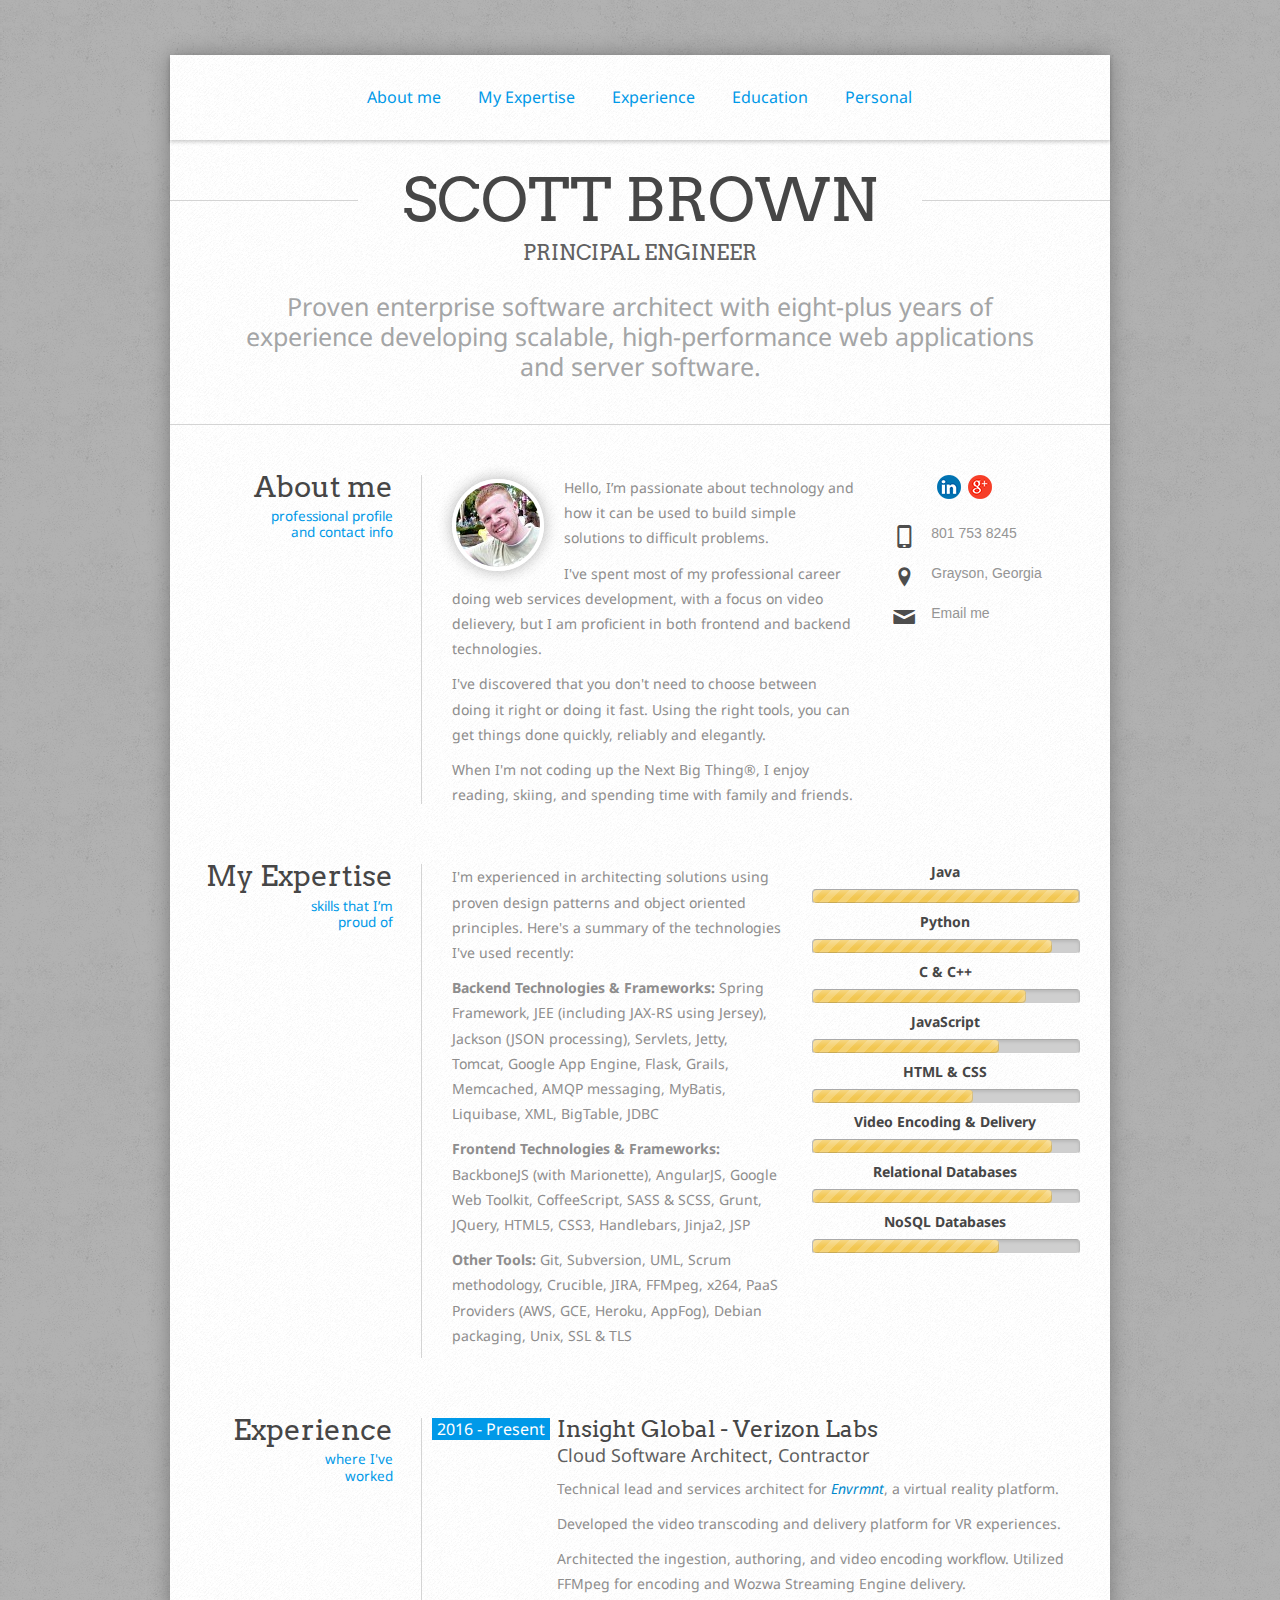
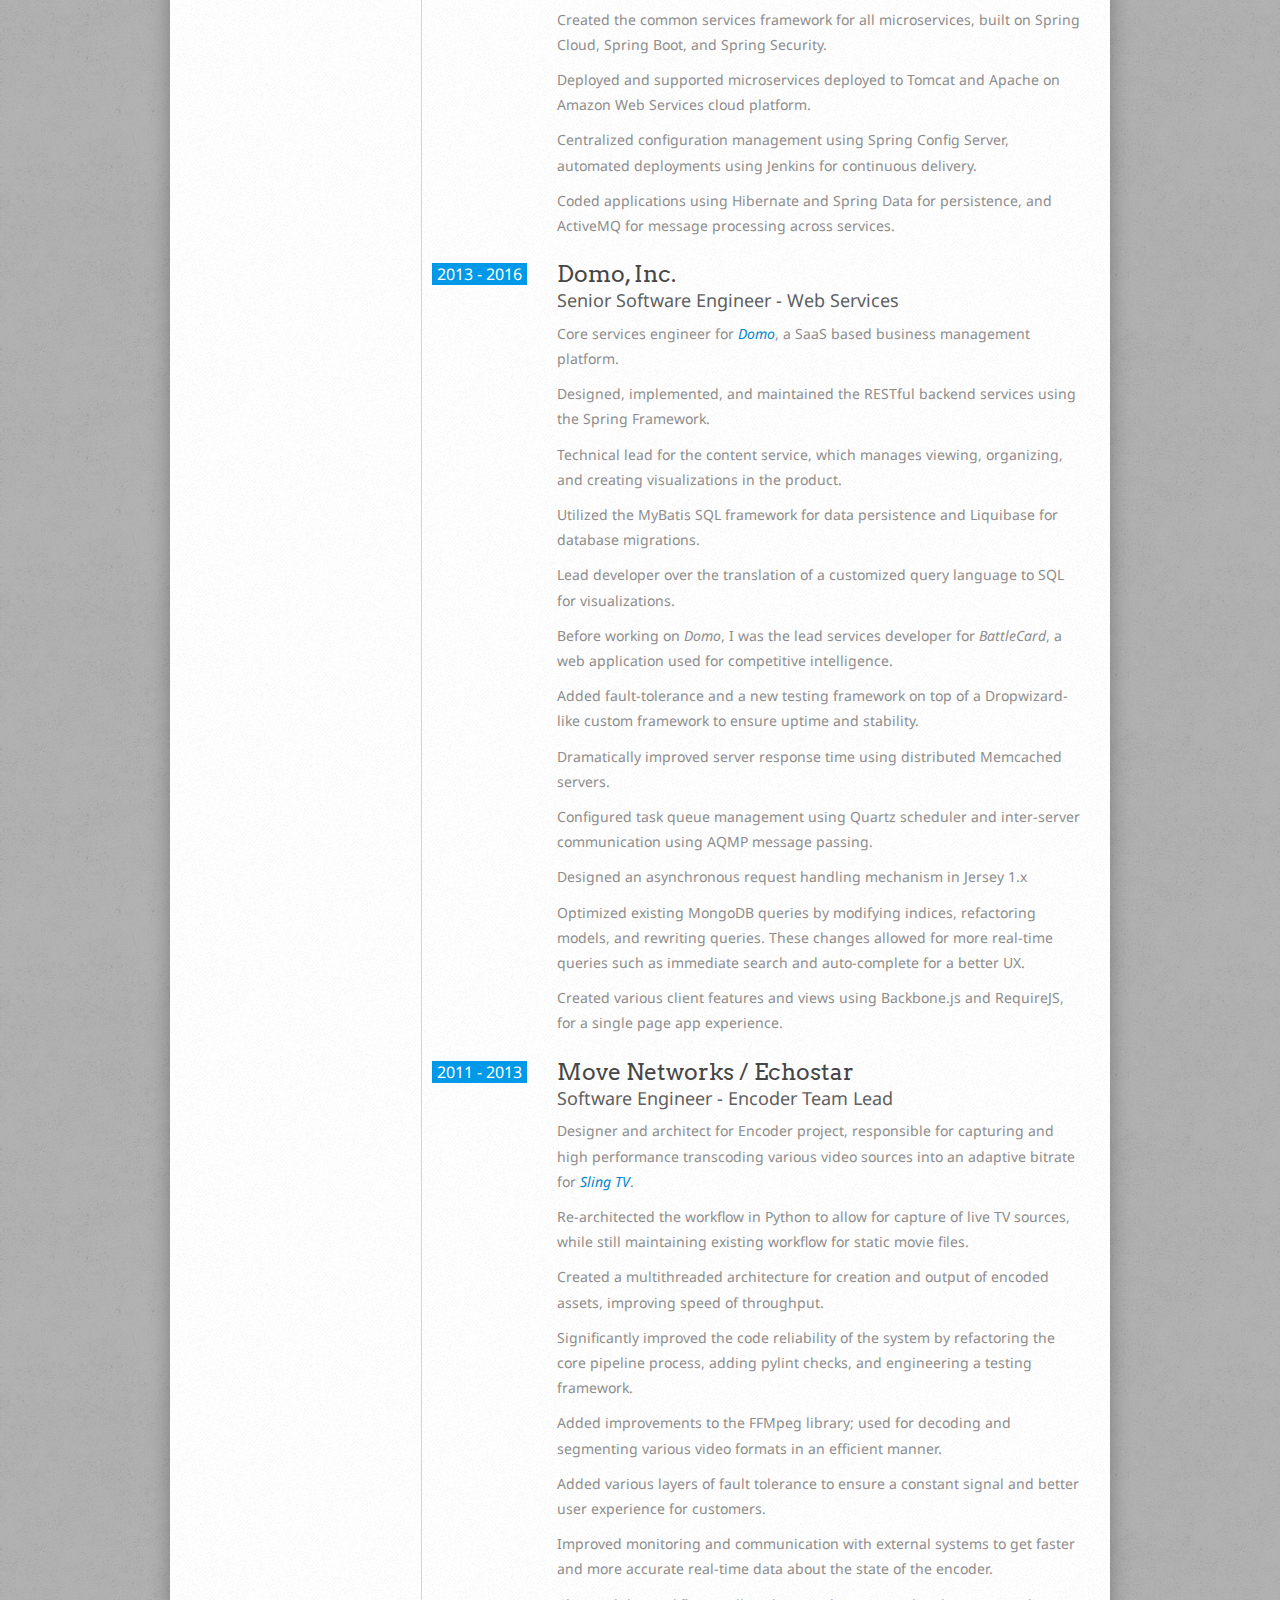
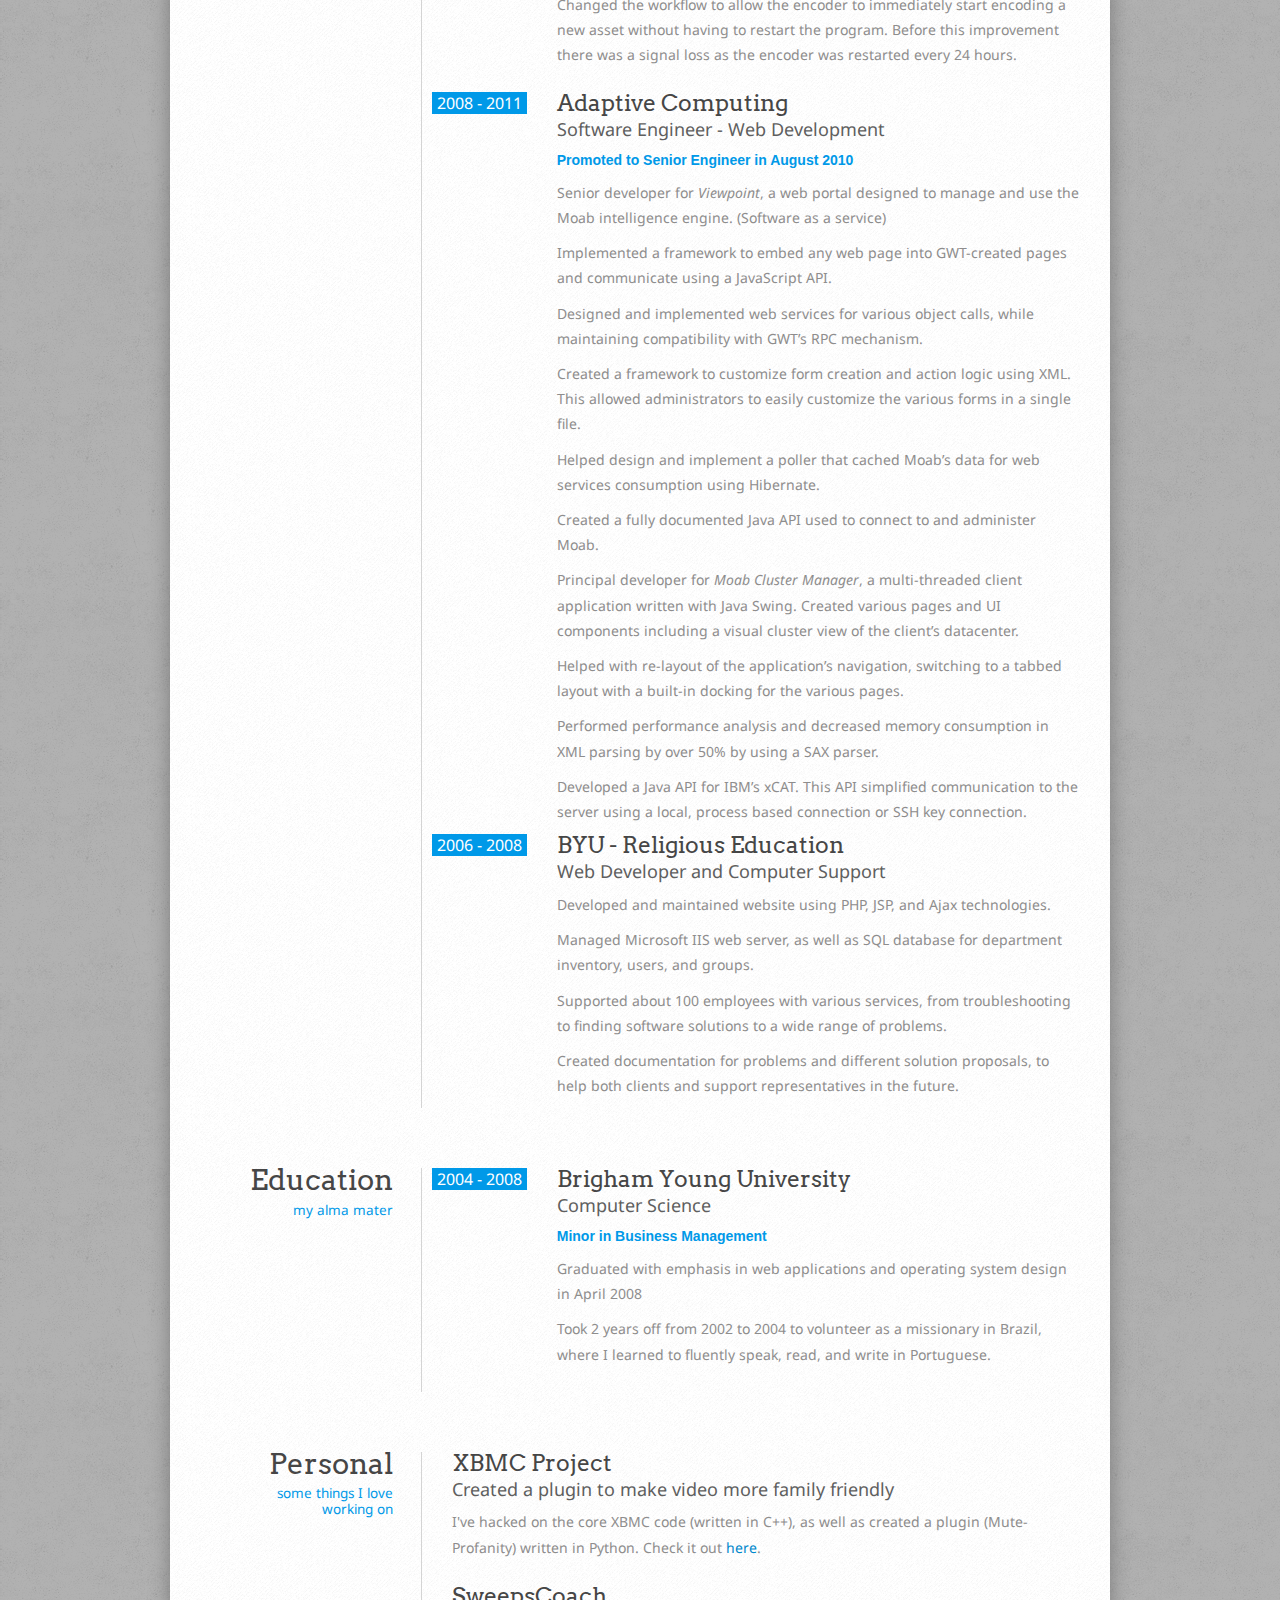
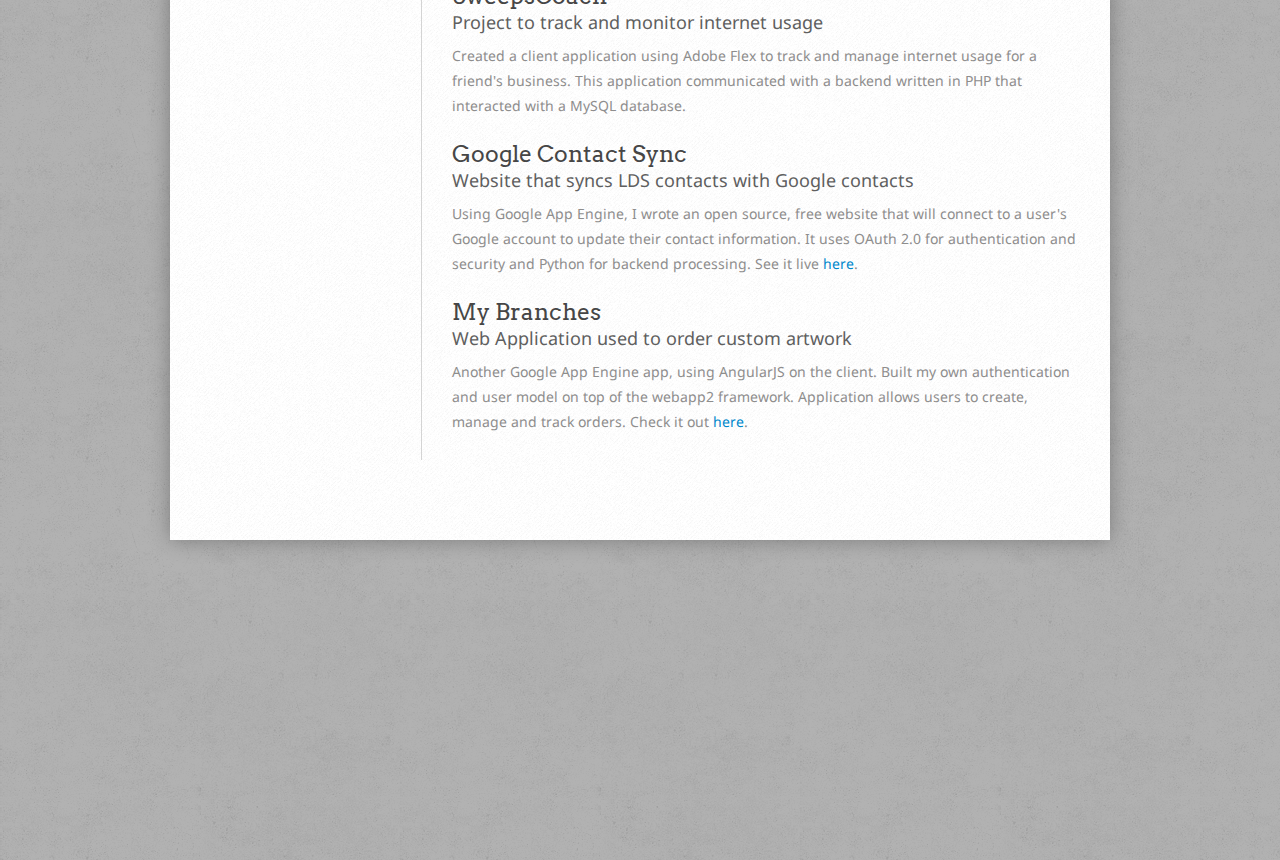
==== commit 36d9b3eb: "Added links, more video" ====
--- a/index.html
+++ b/index.html
@@ -56,7 +56,7 @@
 				<article class="span6 borderleft par_el">
 					<span class="circle"><img style="float:left" src="img/mypic.jpg" alt=""/></span>
 					<p>Hello, I’m passionate about technology and how it can be used to build simple solutions to difficult problems.</p>
-          <p>I've spent most of my professional career doing full stack web development, focusing mostly on web services, but I am proficient in both frontend and backend technologies.</p>
+          <p>I've spent most of my professional career doing web services development, with a focus on video delievery, but I am proficient in both frontend and backend technologies.</p>
 					<p>I've discovered that you don't need to choose between doing it right or doing it fast. Using the right tools, you can get things done quickly, reliably and elegantly.</p>
           <p>When I'm not coding up the Next Big Thing&reg;, I enjoy reading, skiing, and spending time with family and friends.</p>
 
@@ -71,7 +71,7 @@
 					<div class="info">
 						<ul>
 							<li><span class="icon-mobile"></span><a href="tel:801-753-8245">801 753 8245</a></li>
-							<li><span class="icon-location"></span><a>Grayson, Georgia</a></li>
+							<li><span class="icon-location"></span><a href="https://www.google.com/maps/place/Snellville,+GA/@33.8554422,-84.0148585,14z/data=!3m1!4b1!4m5!3m4!1s0x88f5b96c40f6932b:0xc0479c668ed4d0f!8m2!3d33.857328!4d-84.0199108" target="_blank">Grayson, Georgia</a></li>
 							<li><span class="icon-mail"></span><a href="mailto:scott.d.brown@outlook.com">Email me</a></li>
 						</ul>
 					</div>
@@ -112,15 +112,15 @@
 					<div class="progressbar percent_60">
 						<div class="progressbar-inner"></div>
 					</div>
-          <h4>PHP</h4>
-					<div class="progressbar percent_50">
-						<div class="progressbar-inner"></div>
-					</div>
-          <h4>SQL</h4>
+          <h4>Video Encoding & Delivery</h4>
 					<div class="progressbar percent_90">
 						<div class="progressbar-inner"></div>
 					</div>
-          <h4>MongoDB</h4>
+          <h4>Relational Databases</h4>
+					<div class="progressbar percent_90">
+						<div class="progressbar-inner"></div>
+					</div>
+          <h4>NoSQL Databases</h4>
 					<div class="progressbar percent_70">
 						<div class="progressbar-inner"></div>
 					</div>
@@ -143,7 +143,7 @@
 									<h2>Insight Global - Verizon Labs</h2>
 									<h3>Cloud Software Architect, Contractor</h3>
 								</header>
-                <p>Technical lead and services architect for <i>Envrmnt</i>, a virtual reality platform.</p>
+                <p>Technical lead and services architect for <a href="http://www.envrmnt.com" target="_blank"><i>Envrmnt</i></a>, a virtual reality platform.</p>
                 <p>Developed the video transcoding and delivery platform for VR experiences.</p>
                 <p>Architected the ingestion, authoring, and video encoding workflow. Utilized FFMpeg for encoding and Wozwa Streaming Engine delivery.</p>
 								<p>Created the common services framework for all microservices, built on Spring Cloud, Spring Boot, and Spring Security.</p>
@@ -161,7 +161,7 @@
 									<h2>Domo, Inc.</h2>
 									<h3>Senior Software Engineer - Web Services</h3>
 								</header>
-                <p>Core services engineer for <i>Domo</i>, a SaaS based business management platform.</p>
+                <p>Core services engineer for <a href="http://www.domo.com" target="_blank"><i>Domo</i></a>, a SaaS based business management platform.</p>
                 <p>Designed, implemented, and maintained the RESTful backend services using the Spring Framework.</p>
                 <p>Technical lead for the content service, which manages viewing, organizing, and creating visualizations in the product.</p>
 								<p>Utilized the MyBatis SQL framework for data persistence and Liquibase for database migrations.</p>
@@ -183,7 +183,7 @@
 									<h2>Move Networks / Echostar</h2>
 									<h3>Software Engineer - Encoder Team Lead</h3>
 								</header>
-							  <p>Designer and architect for Encoder project, responsible for capturing and high performance transcoding various video sources into an adaptive bitrate for Internet streaming.</p>
+							  <p>Designer and architect for Encoder project, responsible for capturing and high performance transcoding various video sources into an adaptive bitrate for <a href="https://www.sling.com/" target="_blank"><i>Sling TV</i></a>.</p>
                 <p>Re-architected the workflow in Python to allow for capture of live TV sources, while still maintaining existing workflow for static movie files.</p>
                 <p>Created a multithreaded architecture for creation and output of encoded assets, improving speed of throughput.</p>
                 <p>Significantly improved the code reliability of the system by refactoring the core pipeline process, adding pylint checks, and engineering a testing framework.</p>
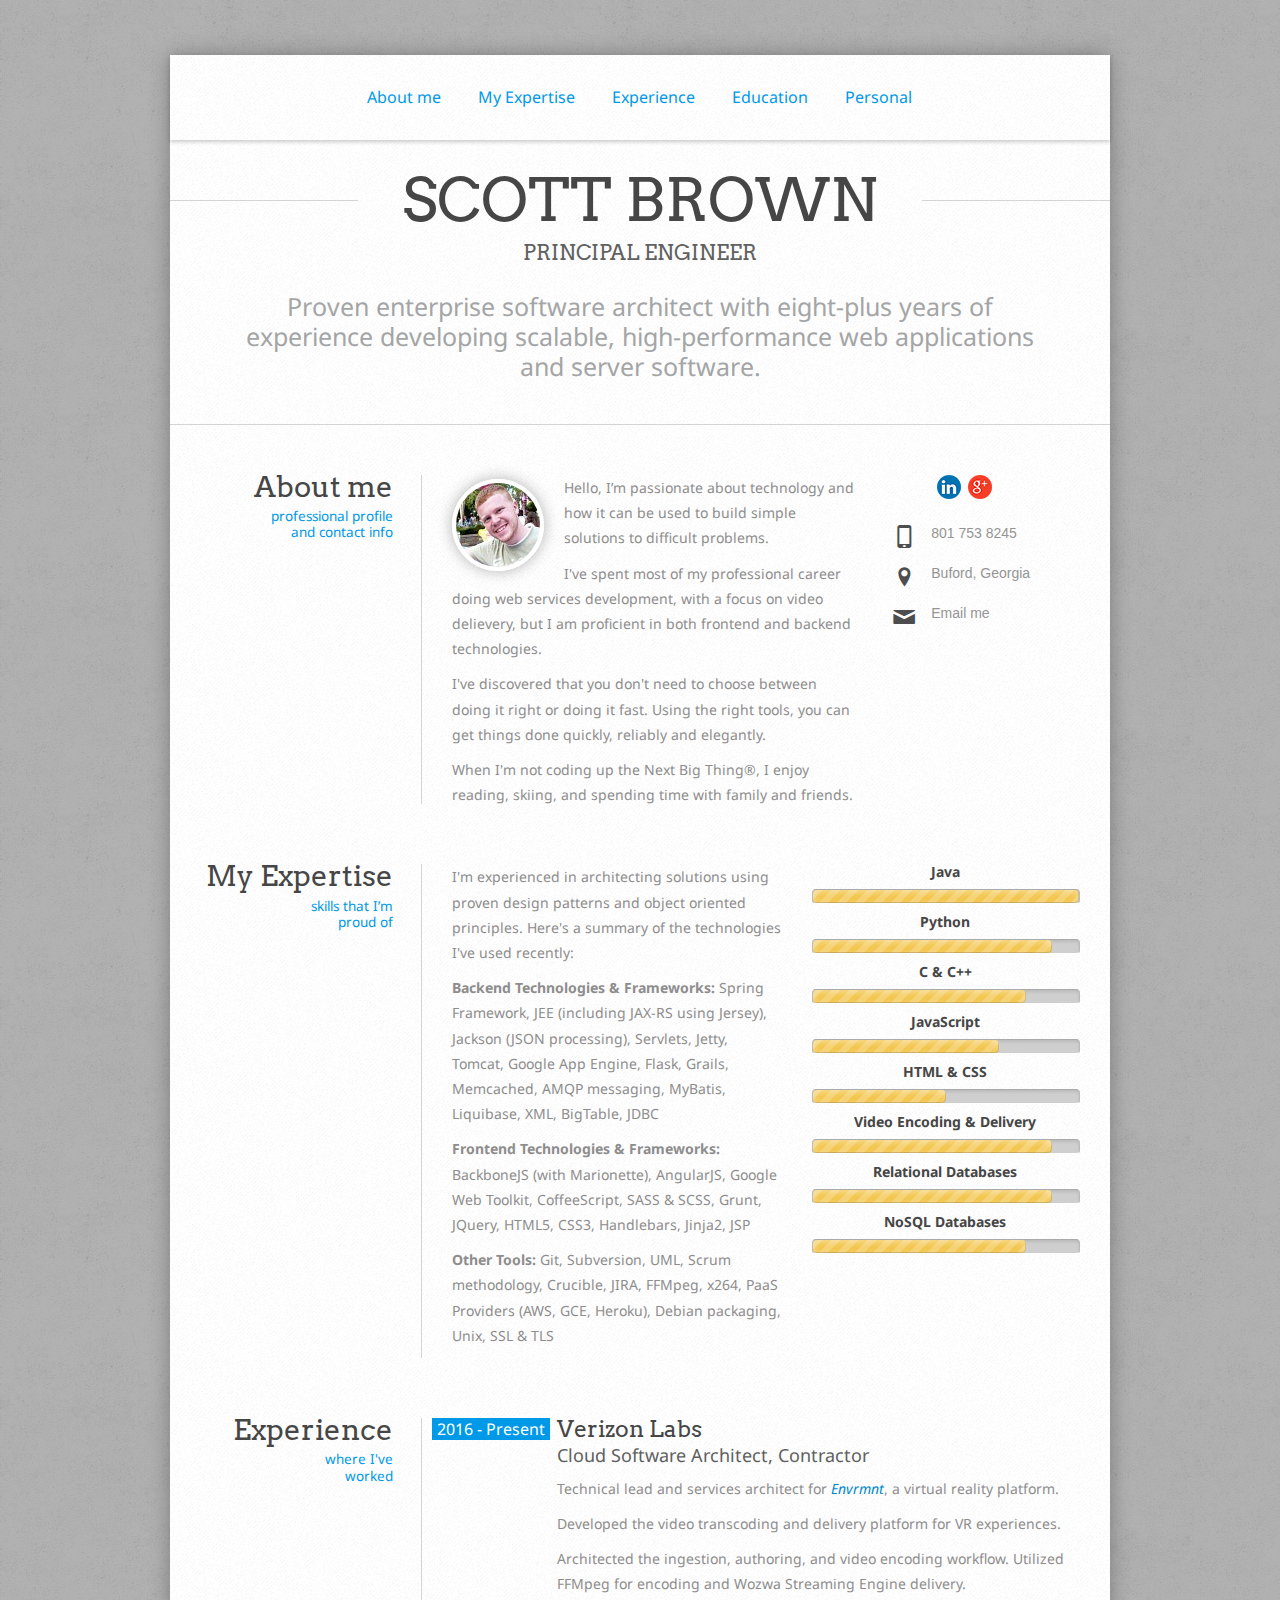
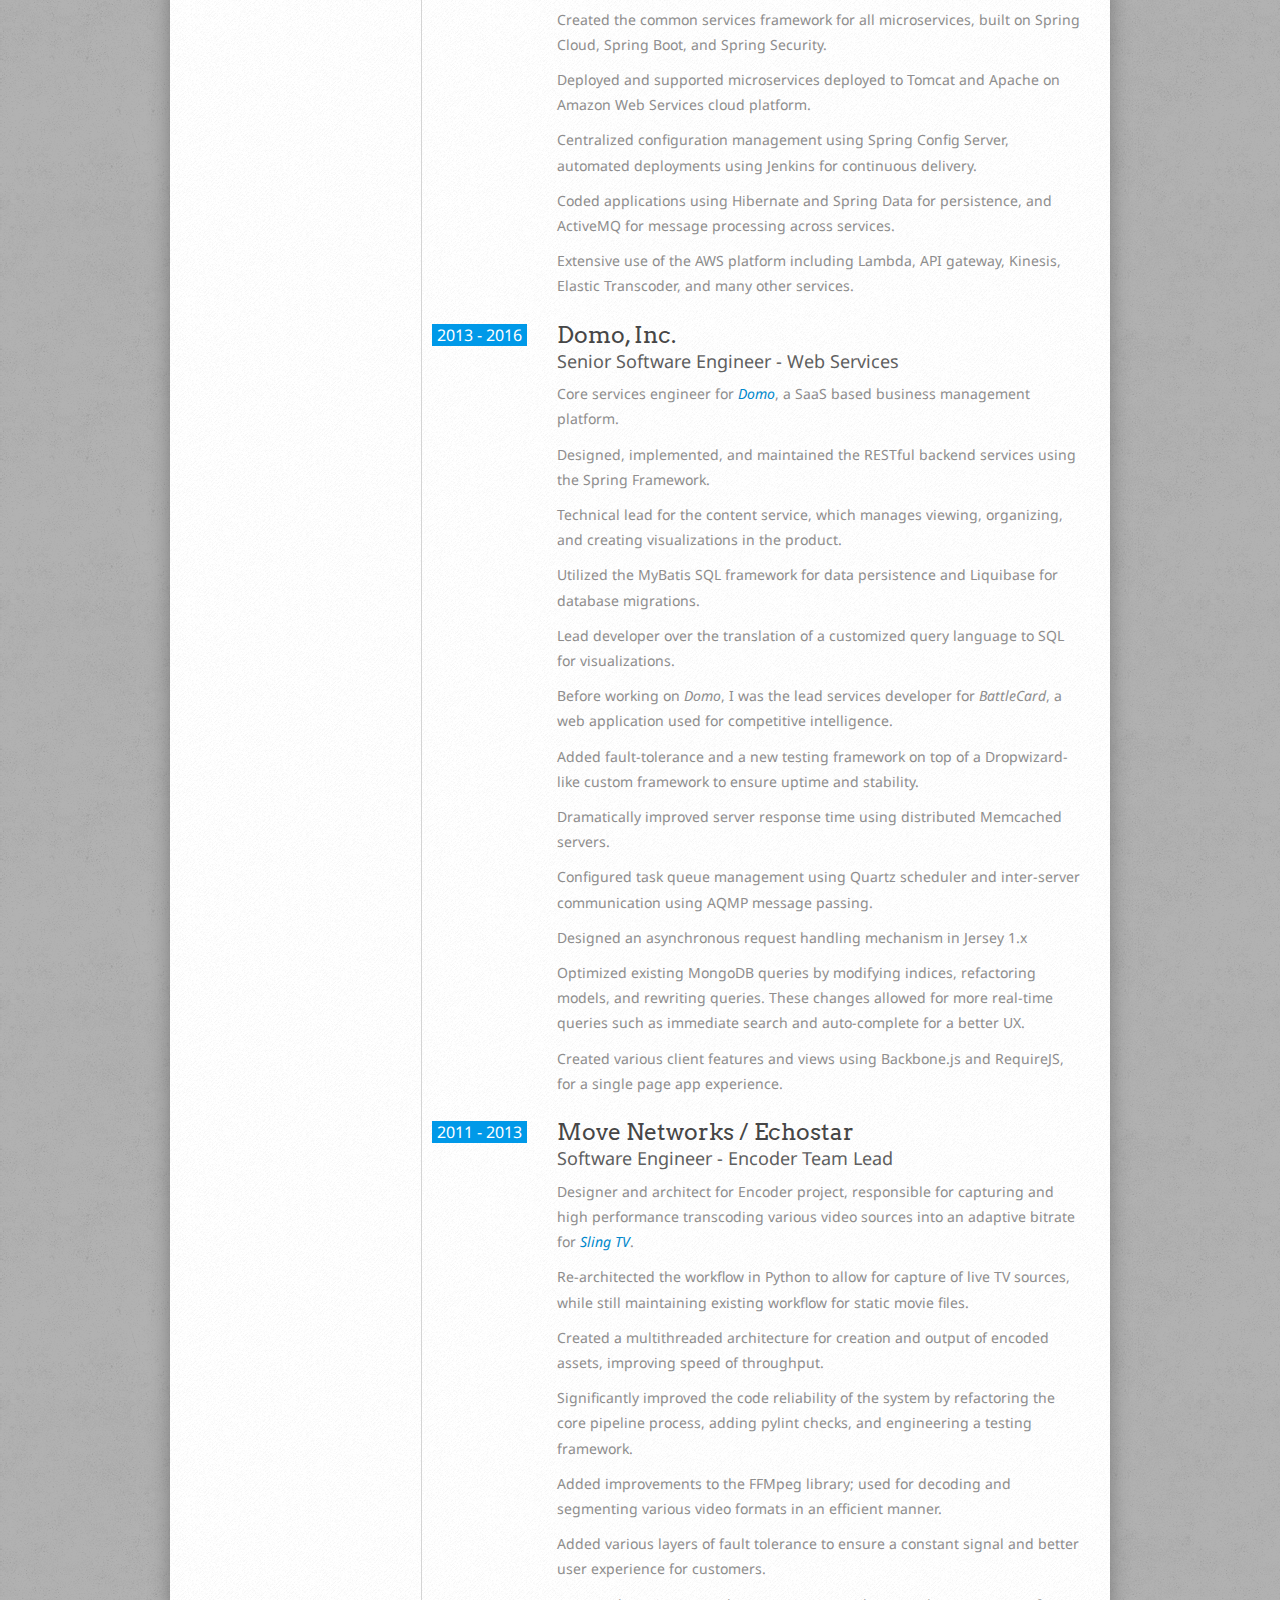
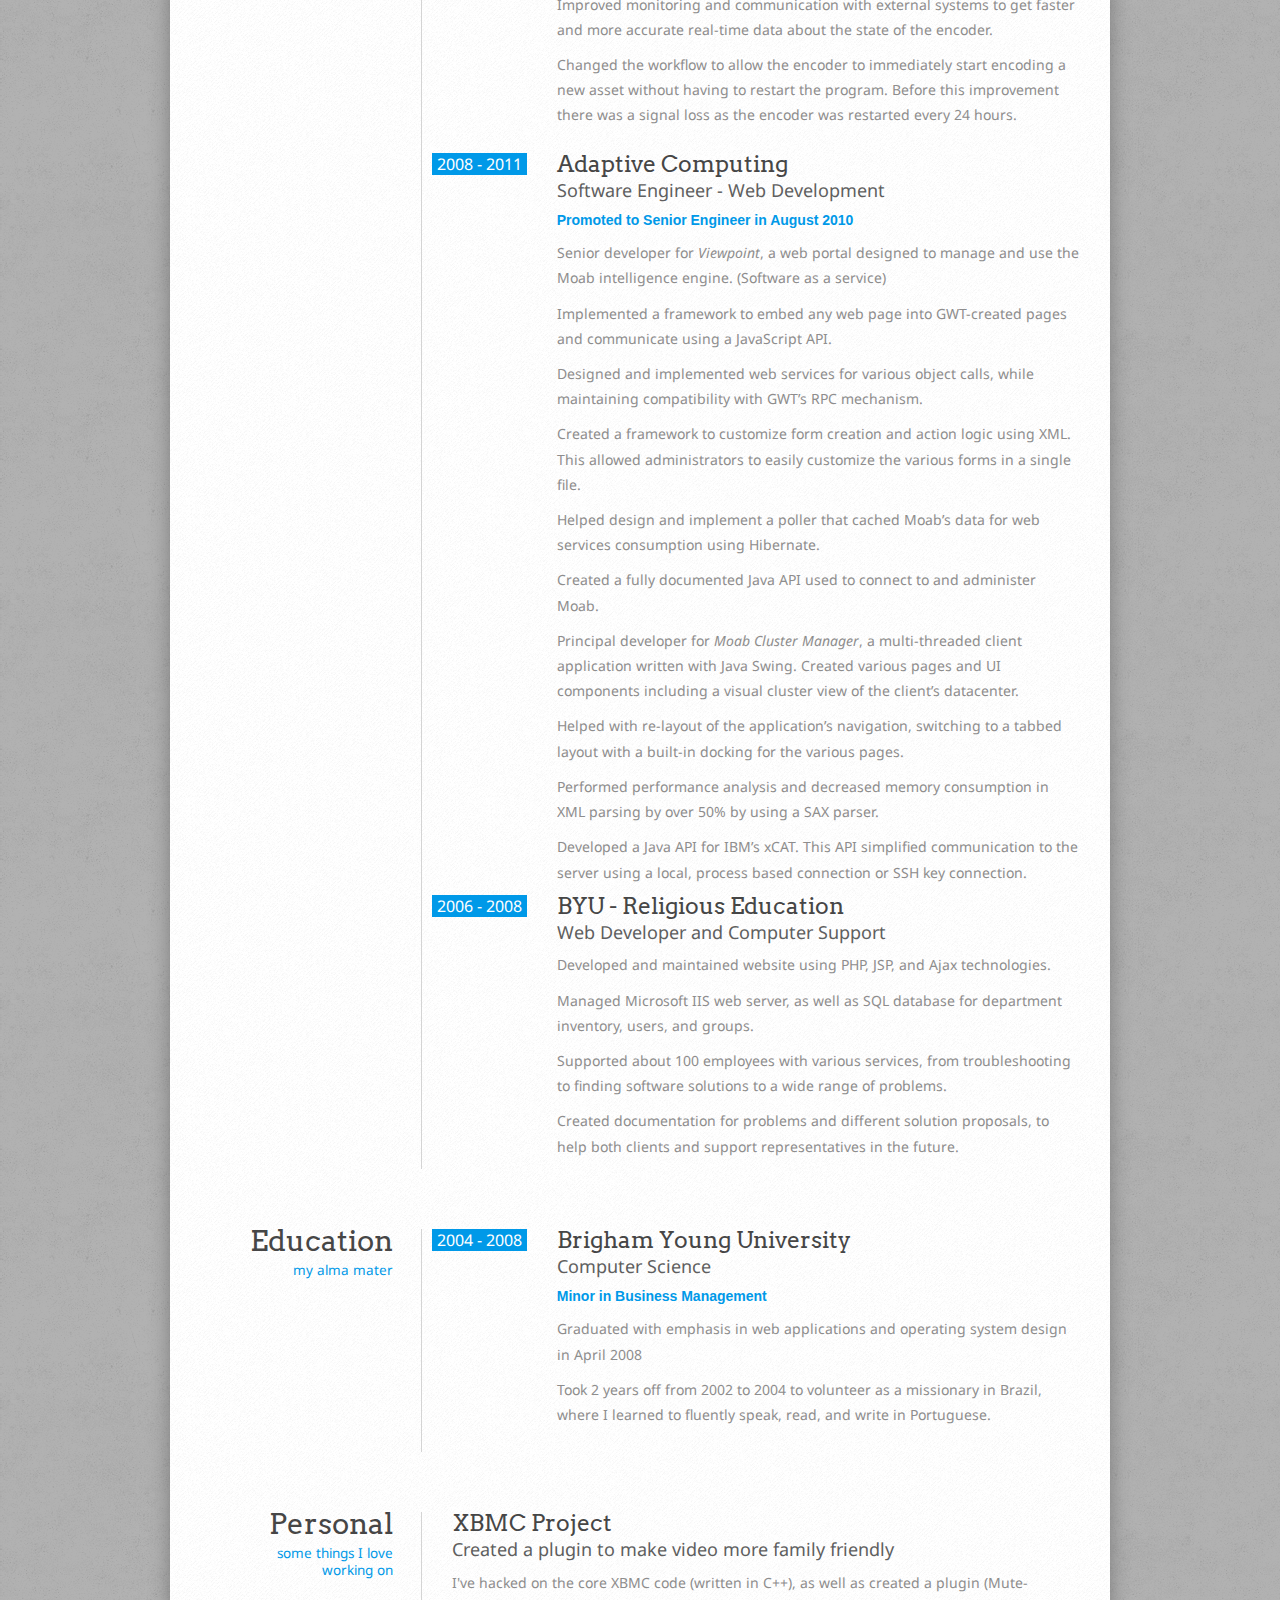
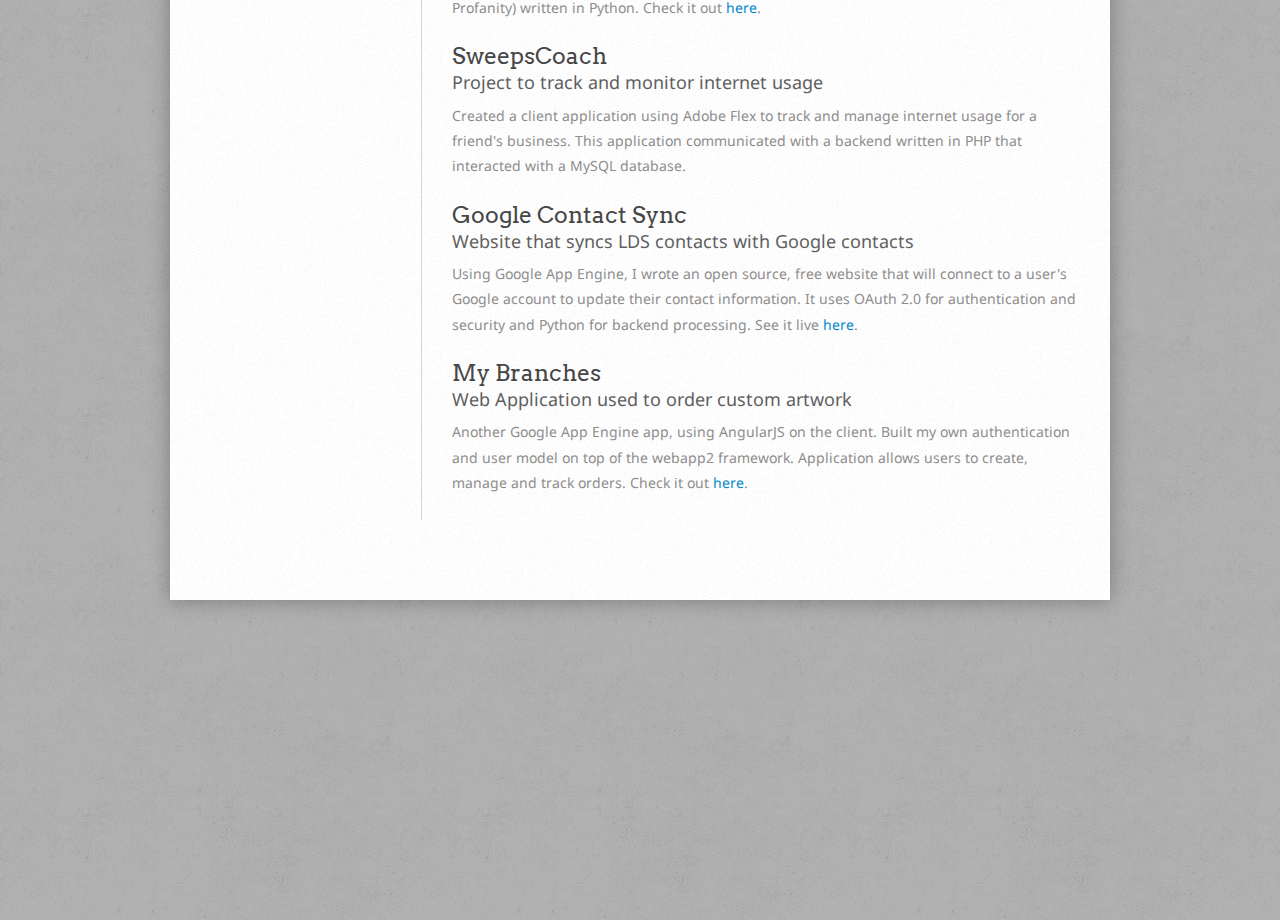
==== commit 0f133543: "Updated work at Verizon" ====
--- a/index.html
+++ b/index.html
@@ -56,10 +56,9 @@
 				<article class="span6 borderleft par_el">
 					<span class="circle"><img style="float:left" src="img/mypic.jpg" alt=""/></span>
 					<p>Hello, I’m passionate about technology and how it can be used to build simple solutions to difficult problems.</p>
-          <p>I've spent most of my professional career doing web services development, with a focus on video delievery, but I am proficient in both frontend and backend technologies.</p>
+          			<p>I've spent most of my professional career doing web services development, with a focus on video delievery, but I am proficient in both frontend and backend technologies.</p>
 					<p>I've discovered that you don't need to choose between doing it right or doing it fast. Using the right tools, you can get things done quickly, reliably and elegantly.</p>
-          <p>When I'm not coding up the Next Big Thing&reg;, I enjoy reading, skiing, and spending time with family and friends.</p>
-
+          			<p>When I'm not coding up the Next Big Thing&reg;, I enjoy reading, skiing, and spending time with family and friends.</p>
 				</article>
 				<div class="span3 cont_info">
 					<div class="soc">
@@ -71,7 +70,7 @@
 					<div class="info">
 						<ul>
 							<li><span class="icon-mobile"></span><a href="tel:801-753-8245">801 753 8245</a></li>
-							<li><span class="icon-location"></span><a href="https://www.google.com/maps/place/Snellville,+GA/@33.8554422,-84.0148585,14z/data=!3m1!4b1!4m5!3m4!1s0x88f5b96c40f6932b:0xc0479c668ed4d0f!8m2!3d33.857328!4d-84.0199108" target="_blank">Grayson, Georgia</a></li>
+							<li><span class="icon-location"></span><a href="https://www.google.com/maps/place/Buford,+GA/@34.1145386,-84.0639456,12z/data=!3m1!4b1!4m5!3m4!1s0x88f593ea66a0a471:0x403886d5ea9eb62f!8m2!3d34.1206564!4d-84.0043513" target="_blank">Buford, Georgia</a></li>
 							<li><span class="icon-mail"></span><a href="mailto:scott.d.brown@outlook.com">Email me</a></li>
 						</ul>
 					</div>
@@ -86,10 +85,10 @@
 					<h5>skills that I’m<br /> proud of</h5>
 				</aside>
 				<article class="span5 borderleft par_el">
-          <p>I'm experienced in architecting solutions using proven design patterns and object oriented principles. Here's a summary of the technologies I've used recently:</p>
+          			<p>I'm experienced in architecting solutions using proven design patterns and object oriented principles. Here's a summary of the technologies I've used recently:</p>
 					<p><b>Backend Technologies & Frameworks:</b> Spring Framework, JEE (including JAX-RS using Jersey), Jackson (JSON processing), Servlets, Jetty, Tomcat, Google App Engine, Flask, Grails, Memcached, AMQP messaging, MyBatis, Liquibase, XML, BigTable, JDBC</p>
-          <p><b>Frontend Technologies & Frameworks:</b> BackboneJS (with Marionette), AngularJS, Google Web Toolkit, CoffeeScript, SASS & SCSS, Grunt, JQuery, HTML5, CSS3, Handlebars, Jinja2, JSP</p>
-          <p><b>Other Tools:</b> Git, Subversion, UML, Scrum methodology, Crucible, JIRA, FFMpeg, x264, PaaS Providers (AWS, GCE, Heroku, AppFog), Debian packaging, Unix, SSL & TLS</p>
+          			<p><b>Frontend Technologies & Frameworks:</b> BackboneJS (with Marionette), AngularJS, Google Web Toolkit, CoffeeScript, SASS & SCSS, Grunt, JQuery, HTML5, CSS3, Handlebars, Jinja2, JSP</p>
+          			<p><b>Other Tools:</b> Git, Subversion, UML, Scrum methodology, Crucible, JIRA, FFMpeg, x264, PaaS Providers (AWS, GCE, Heroku), Debian packaging, Unix, SSL & TLS</p>
 				</article>
 				<div class="span4 skill_level">
 					<h4>Java</h4>
@@ -109,7 +108,7 @@
 						<div class="progressbar-inner"></div>
 					</div>
 					<h4>HTML & CSS</h4>
-					<div class="progressbar percent_60">
+					<div class="progressbar percent_50">
 						<div class="progressbar-inner"></div>
 					</div>
           <h4>Video Encoding & Delivery</h4>
@@ -121,7 +120,7 @@
 						<div class="progressbar-inner"></div>
 					</div>
           <h4>NoSQL Databases</h4>
-					<div class="progressbar percent_70">
+					<div class="progressbar percent_80">
 						<div class="progressbar-inner"></div>
 					</div>
 				</div> <!-- /skill_level -->
@@ -140,16 +139,17 @@
 							<span class="period">2016 - Present</span>
 							<div class="bigspacing">
 								<header>
-									<h2>Insight Global - Verizon Labs</h2>
+									<h2>Verizon Labs</h2>
 									<h3>Cloud Software Architect, Contractor</h3>
 								</header>
                 <p>Technical lead and services architect for <a href="http://www.envrmnt.com" target="_blank"><i>Envrmnt</i></a>, a virtual reality platform.</p>
                 <p>Developed the video transcoding and delivery platform for VR experiences.</p>
                 <p>Architected the ingestion, authoring, and video encoding workflow. Utilized FFMpeg for encoding and Wozwa Streaming Engine delivery.</p>
-								<p>Created the common services framework for all microservices, built on Spring Cloud, Spring Boot, and Spring Security.</p>
+				<p>Created the common services framework for all microservices, built on Spring Cloud, Spring Boot, and Spring Security.</p>
                 <p>Deployed and supported microservices deployed to Tomcat and Apache on Amazon Web Services cloud platform.</p>
                 <p>Centralized configuration management using Spring Config Server, automated deployments using Jenkins for continuous delivery.</p>
-                <p>Coded applications using Hibernate and Spring Data for persistence, and ActiveMQ for message processing across services.</p>
+				<p>Coded applications using Hibernate and Spring Data for persistence, and ActiveMQ for message processing across services.</p>
+				<p>Extensive use of the AWS platform including Lambda, API gateway, Kinesis, Elastic Transcoder, and many other services.</p>
 							</div>
 						</article>
 					</div>
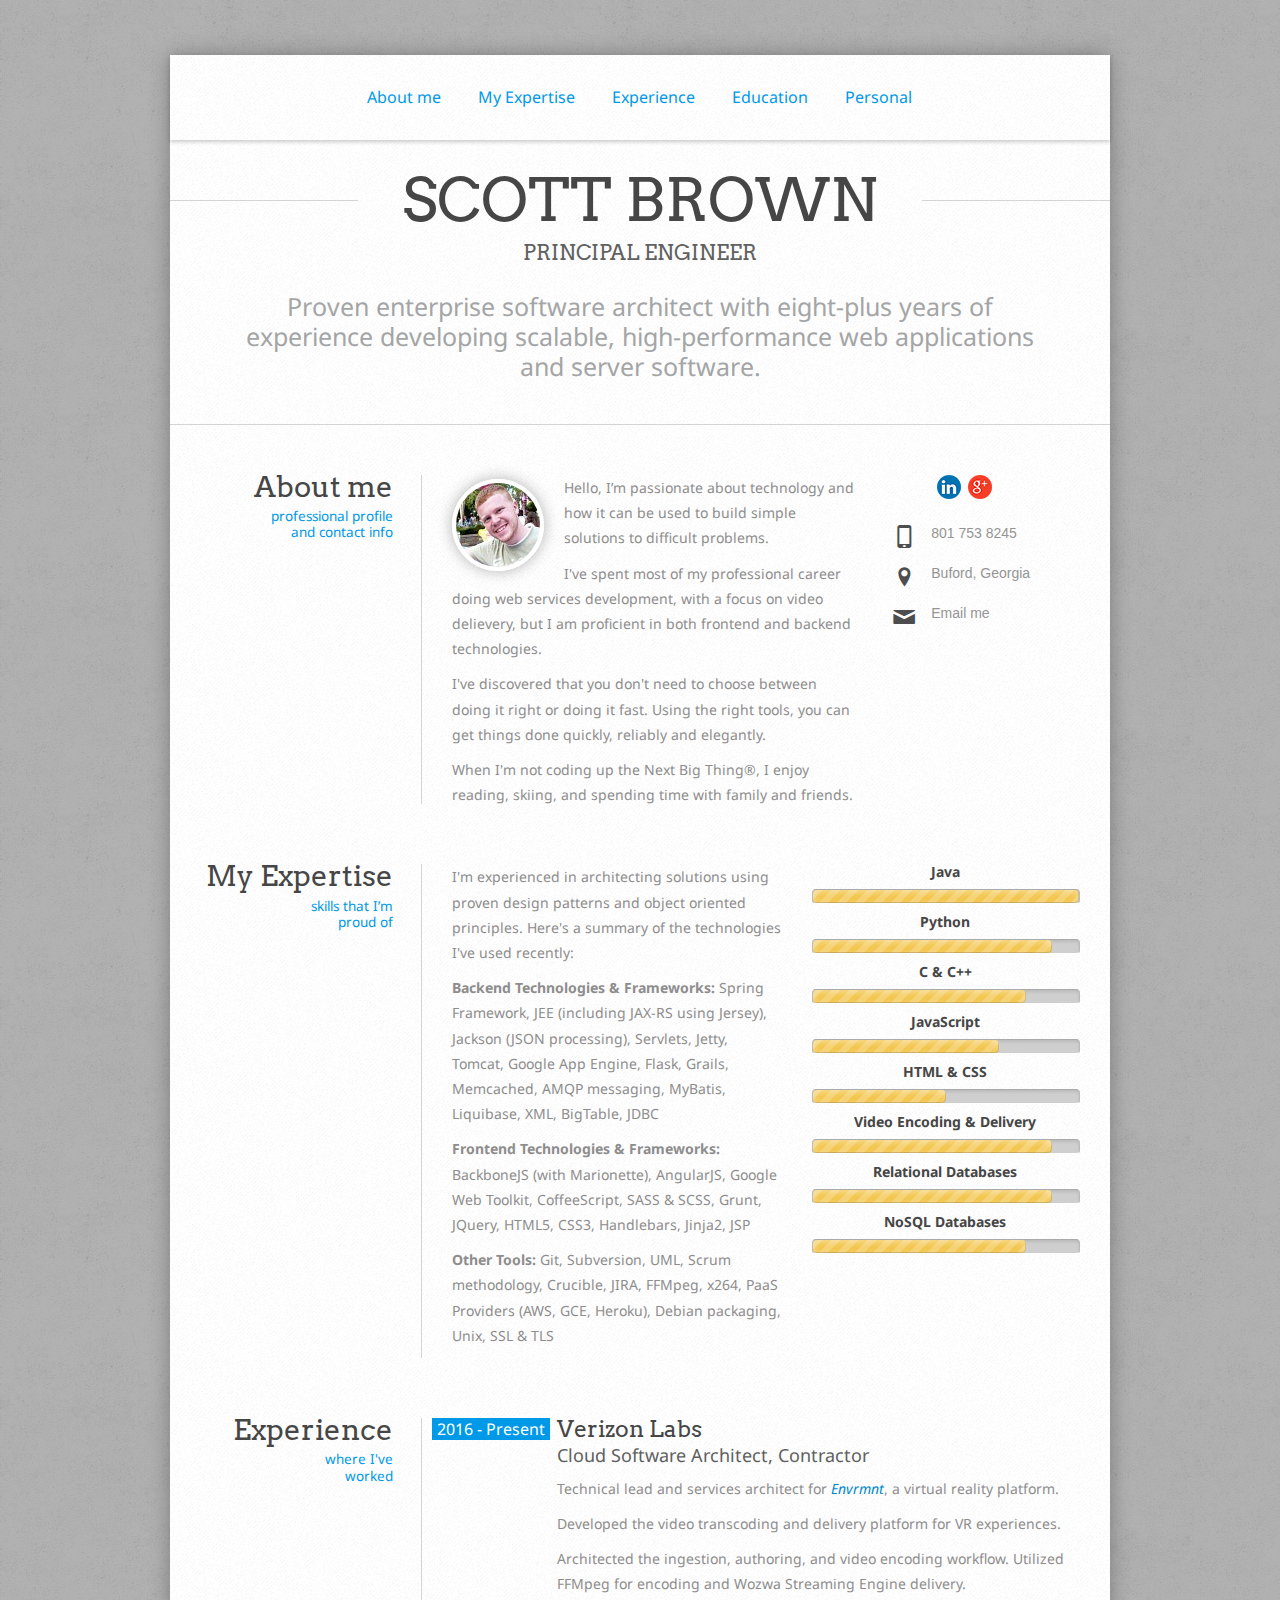
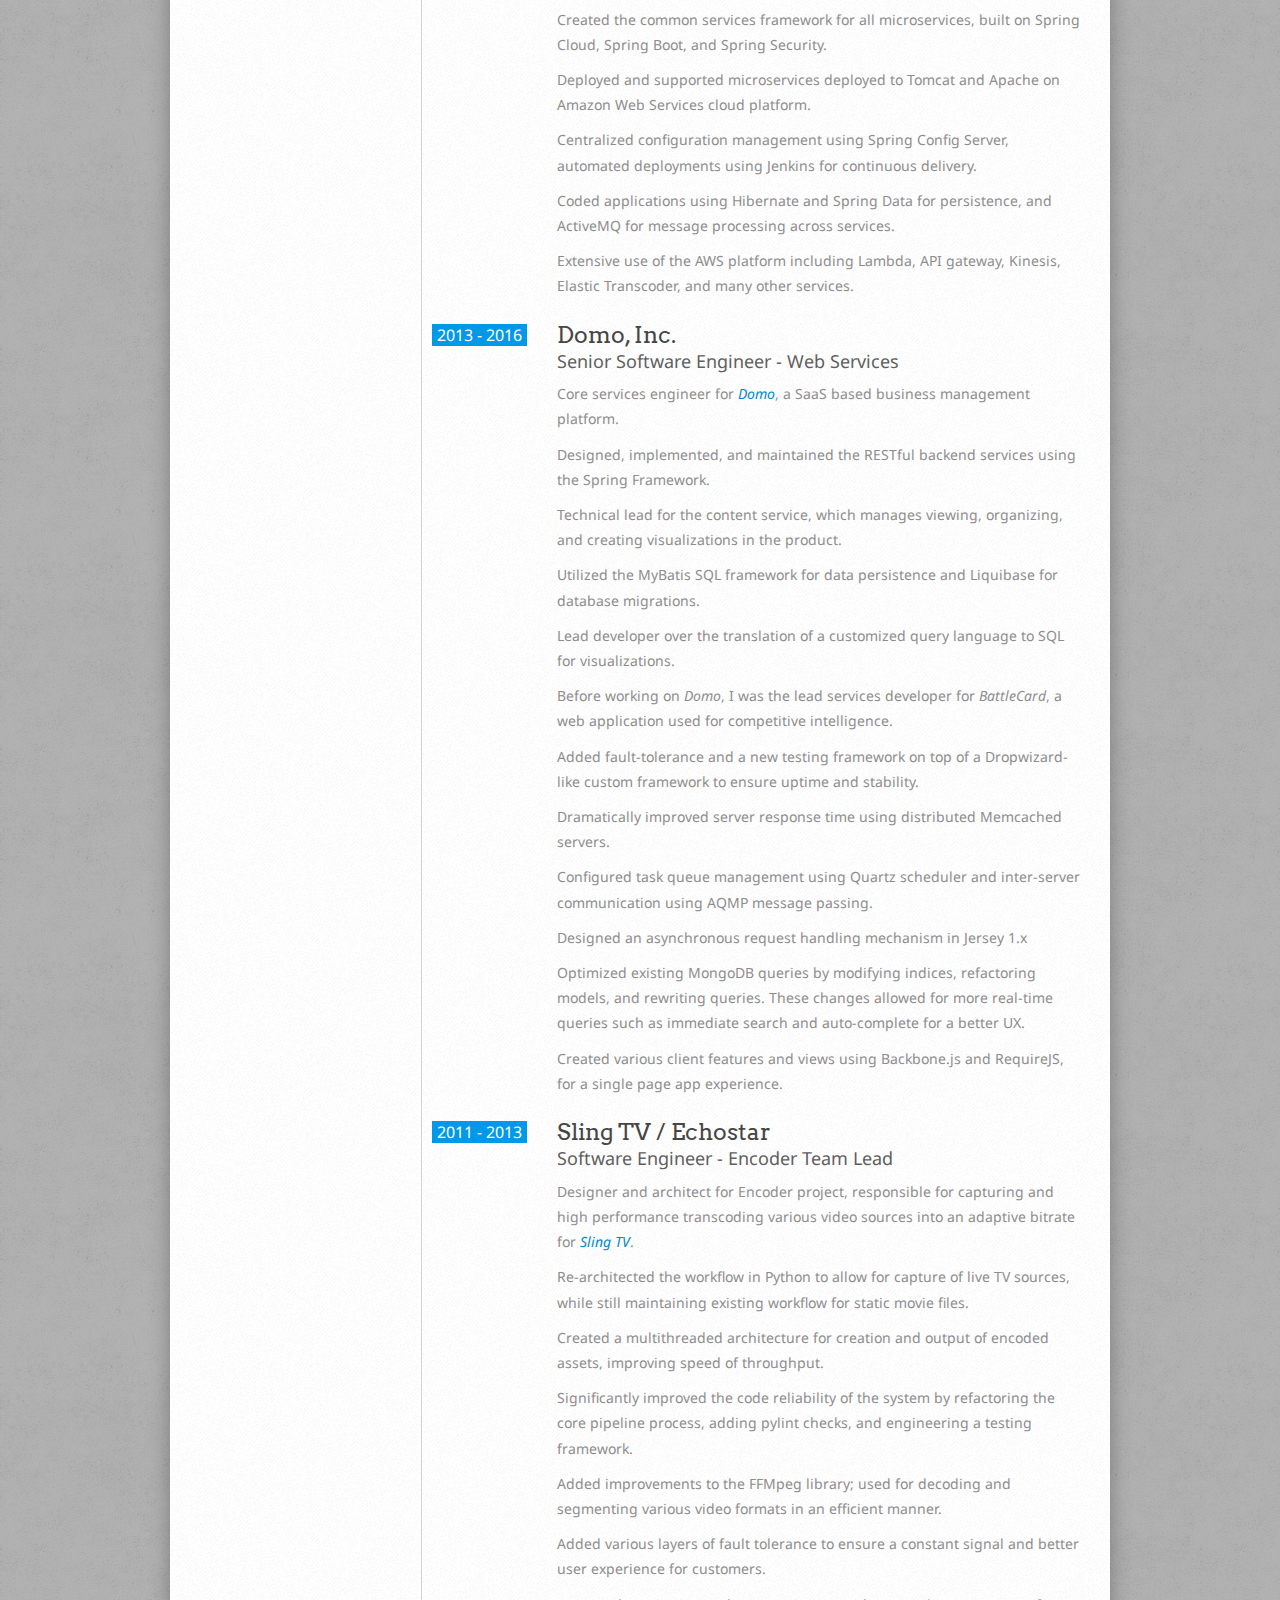
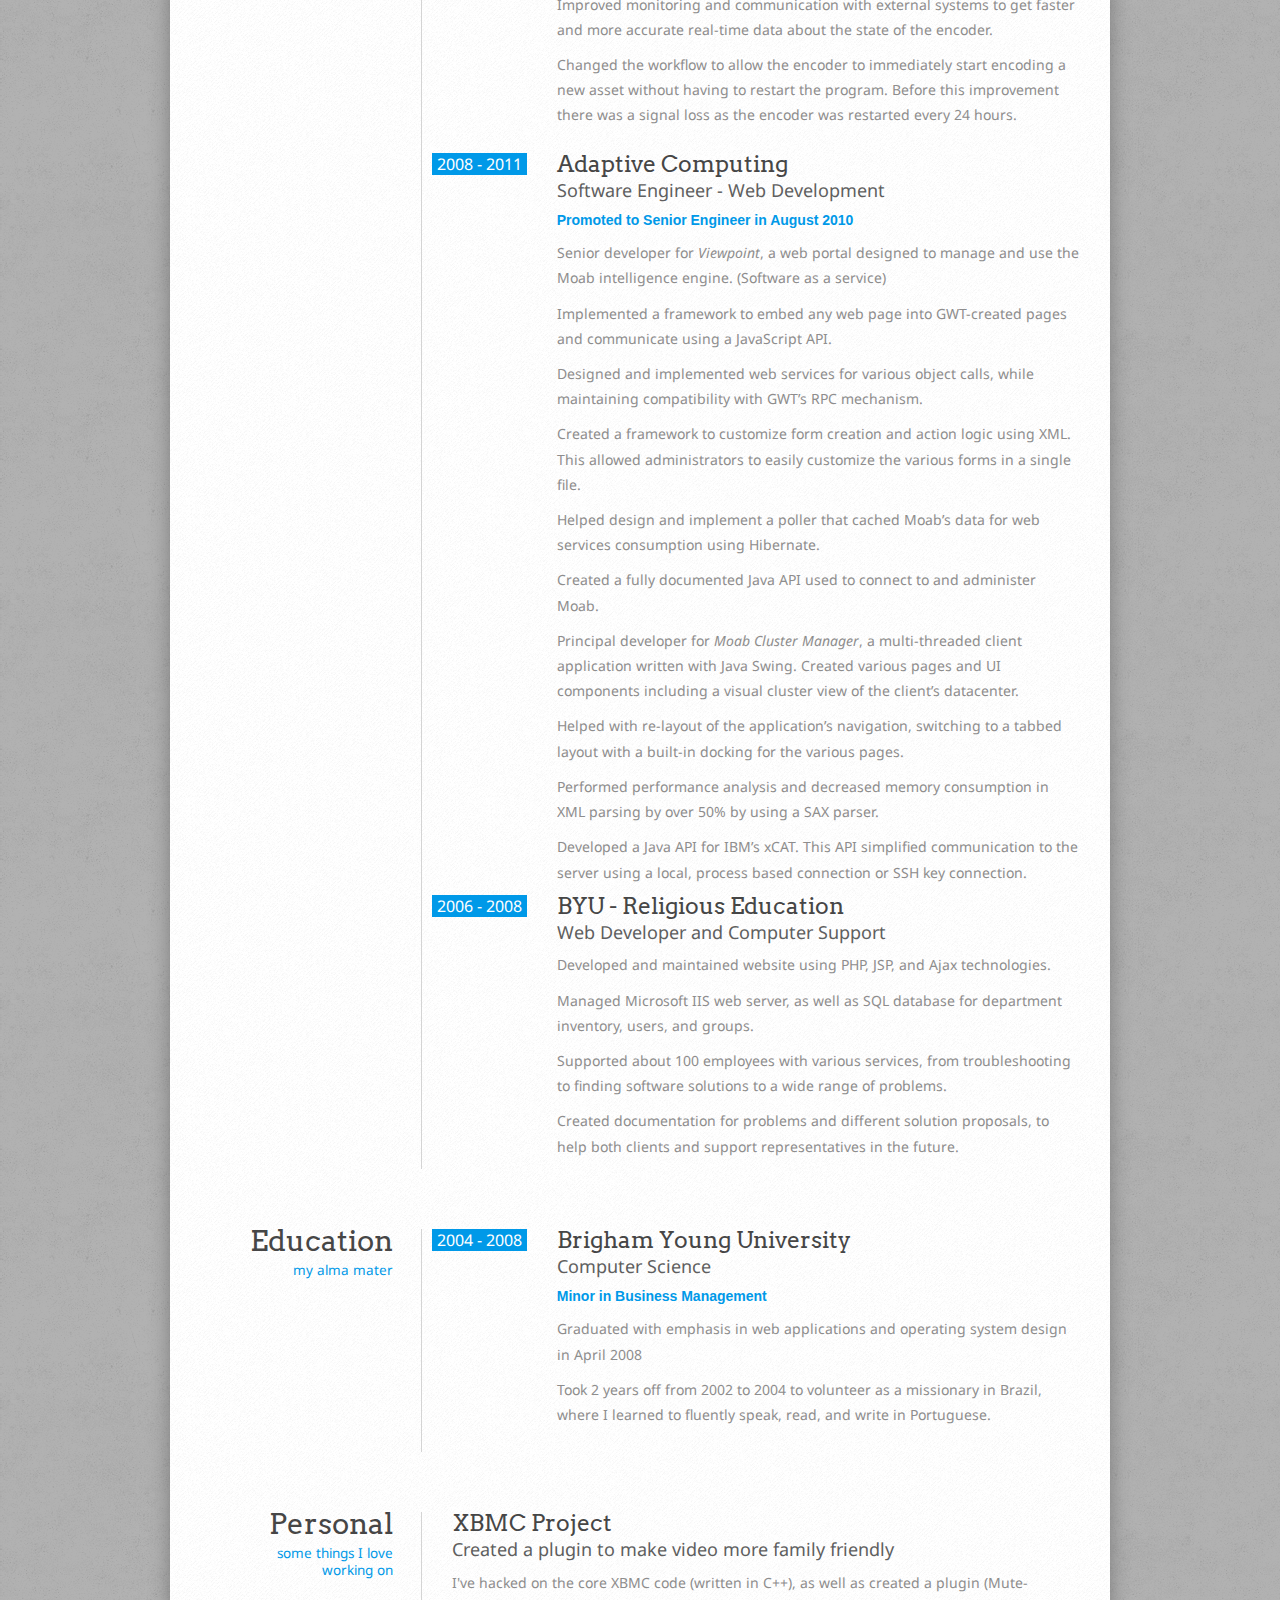
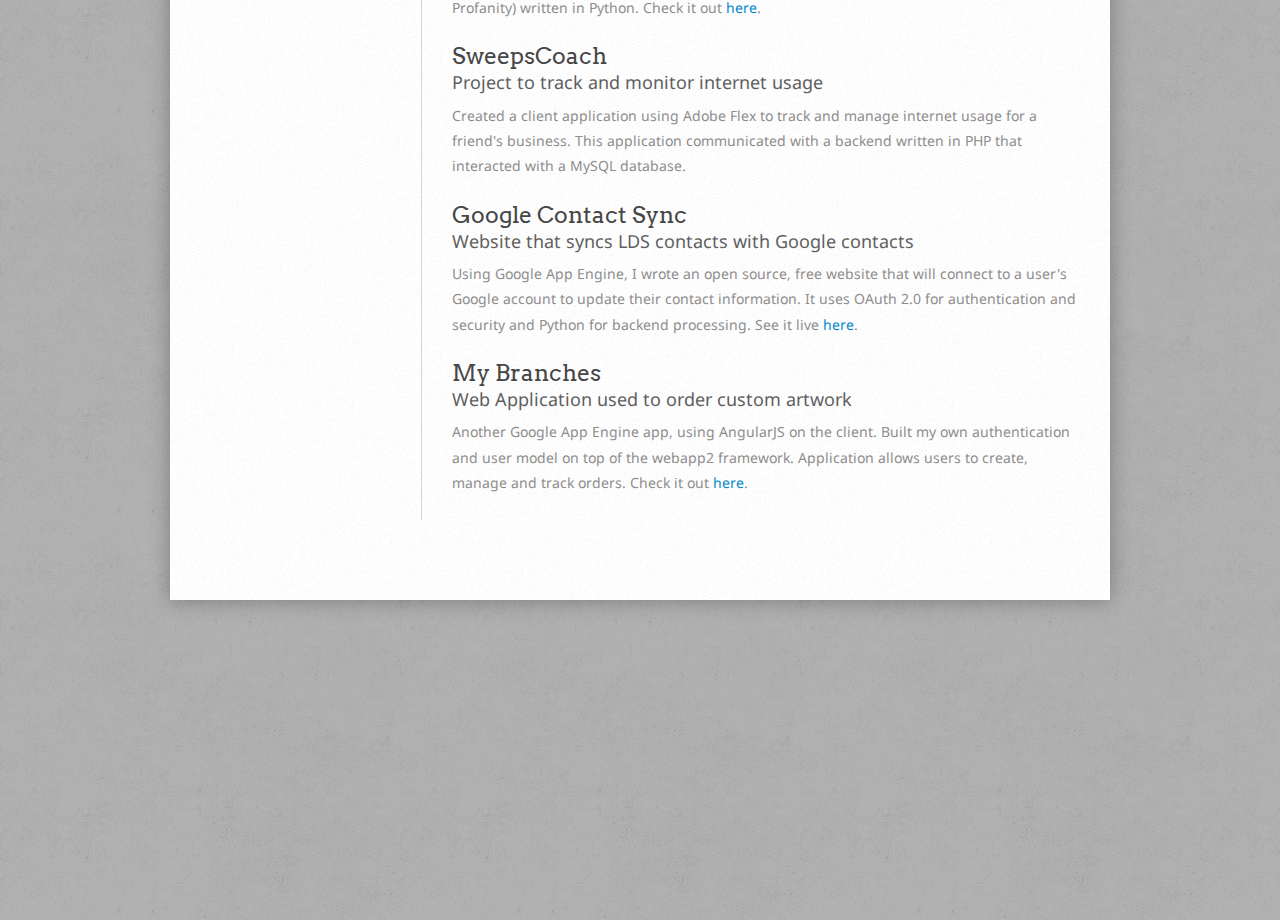
==== commit 0209d502: "Updated Move Networks to Sling TV" ====
--- a/index.html
+++ b/index.html
@@ -180,7 +180,7 @@
 							<span class="period">2011 - 2013</span>
 							<div class="bigspacing">
 								<header>
-									<h2>Move Networks / Echostar</h2>
+									<h2>Sling TV / Echostar</h2>
 									<h3>Software Engineer - Encoder Team Lead</h3>
 								</header>
 							  <p>Designer and architect for Encoder project, responsible for capturing and high performance transcoding various video sources into an adaptive bitrate for <a href="https://www.sling.com/" target="_blank"><i>Sling TV</i></a>.</p>
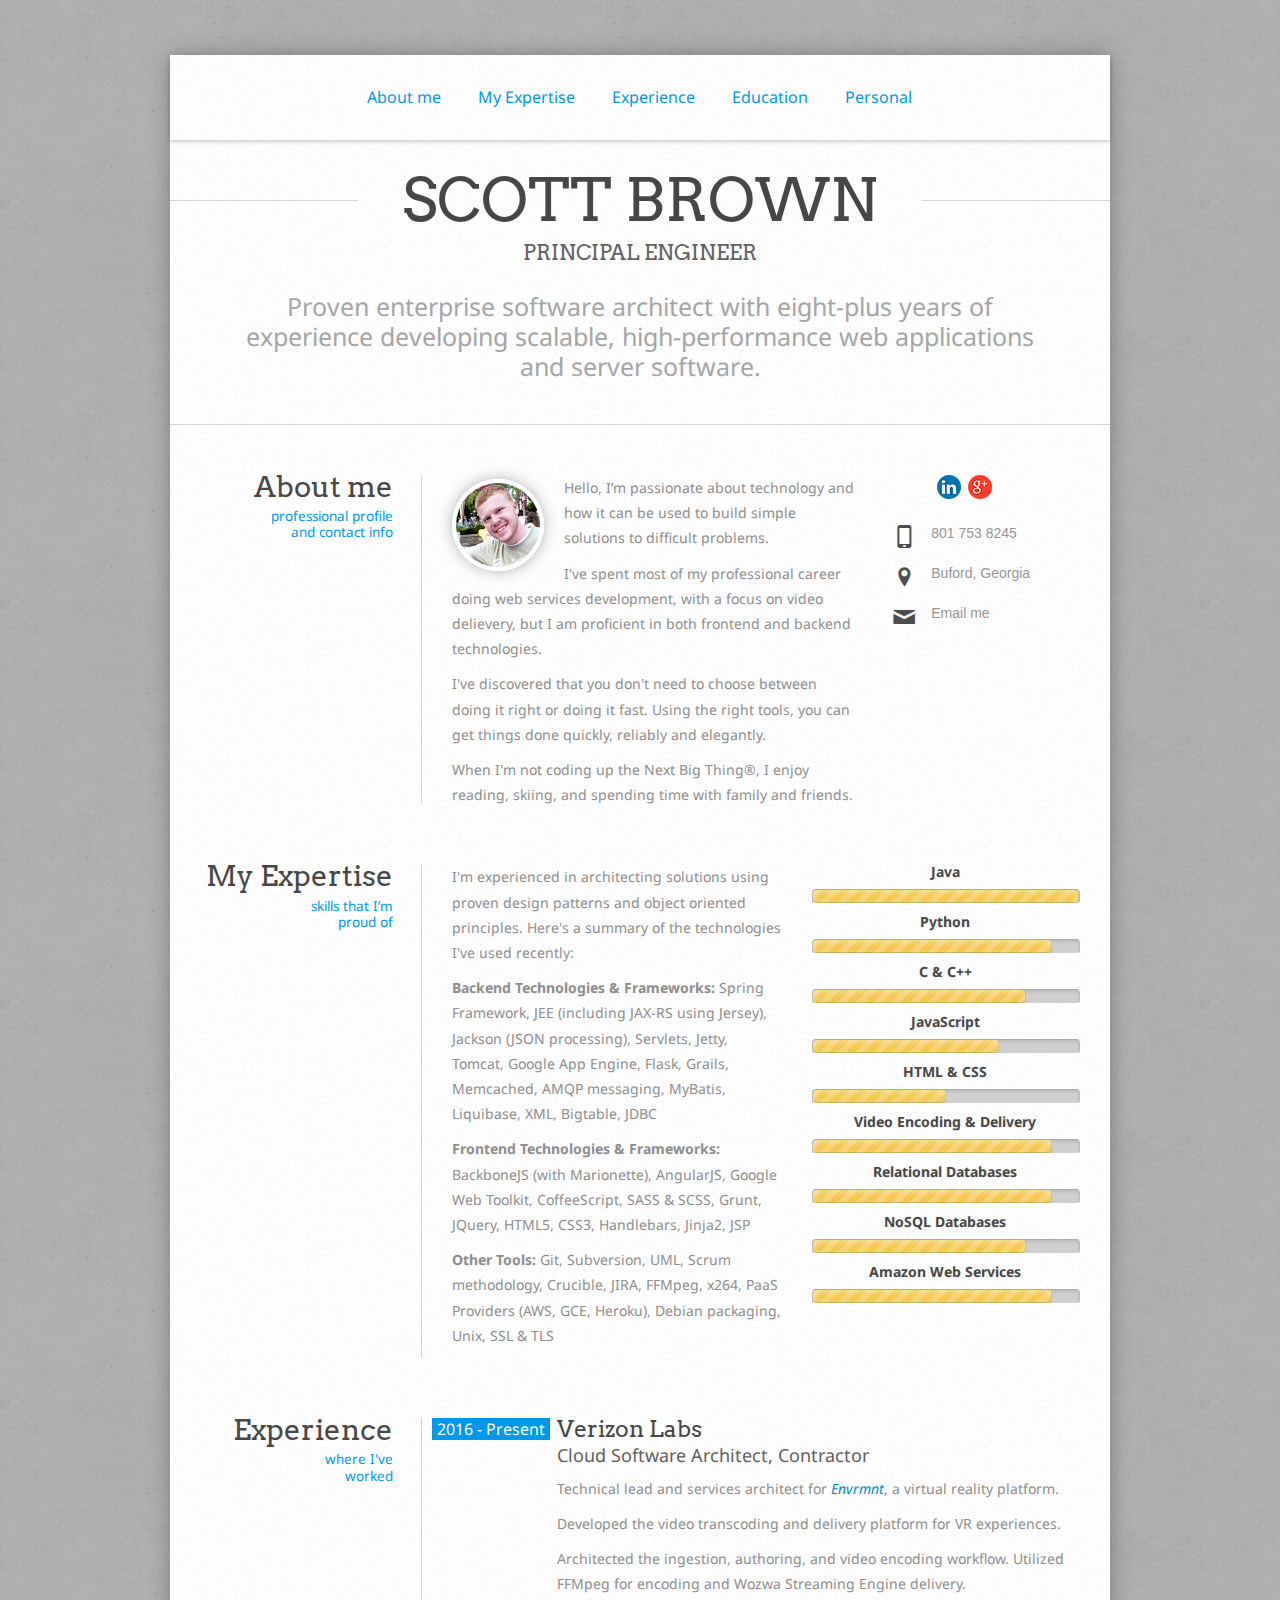
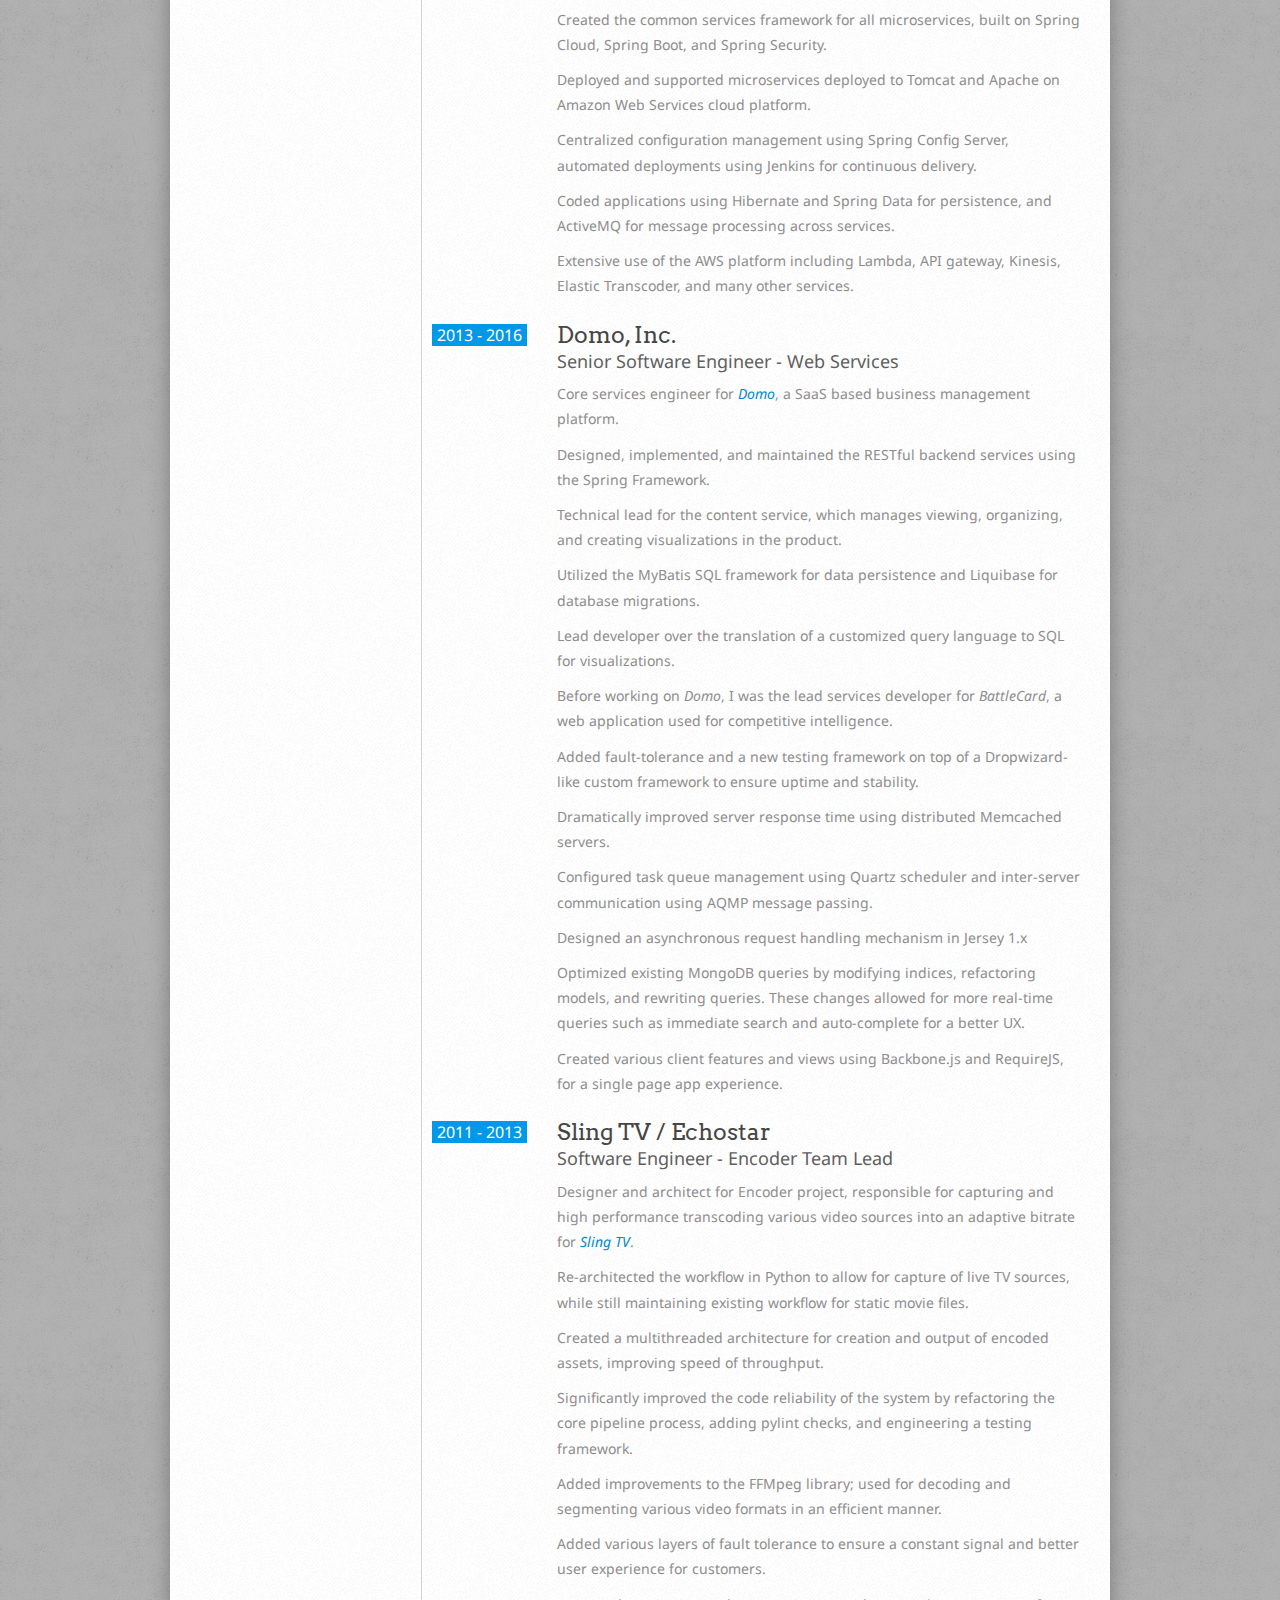
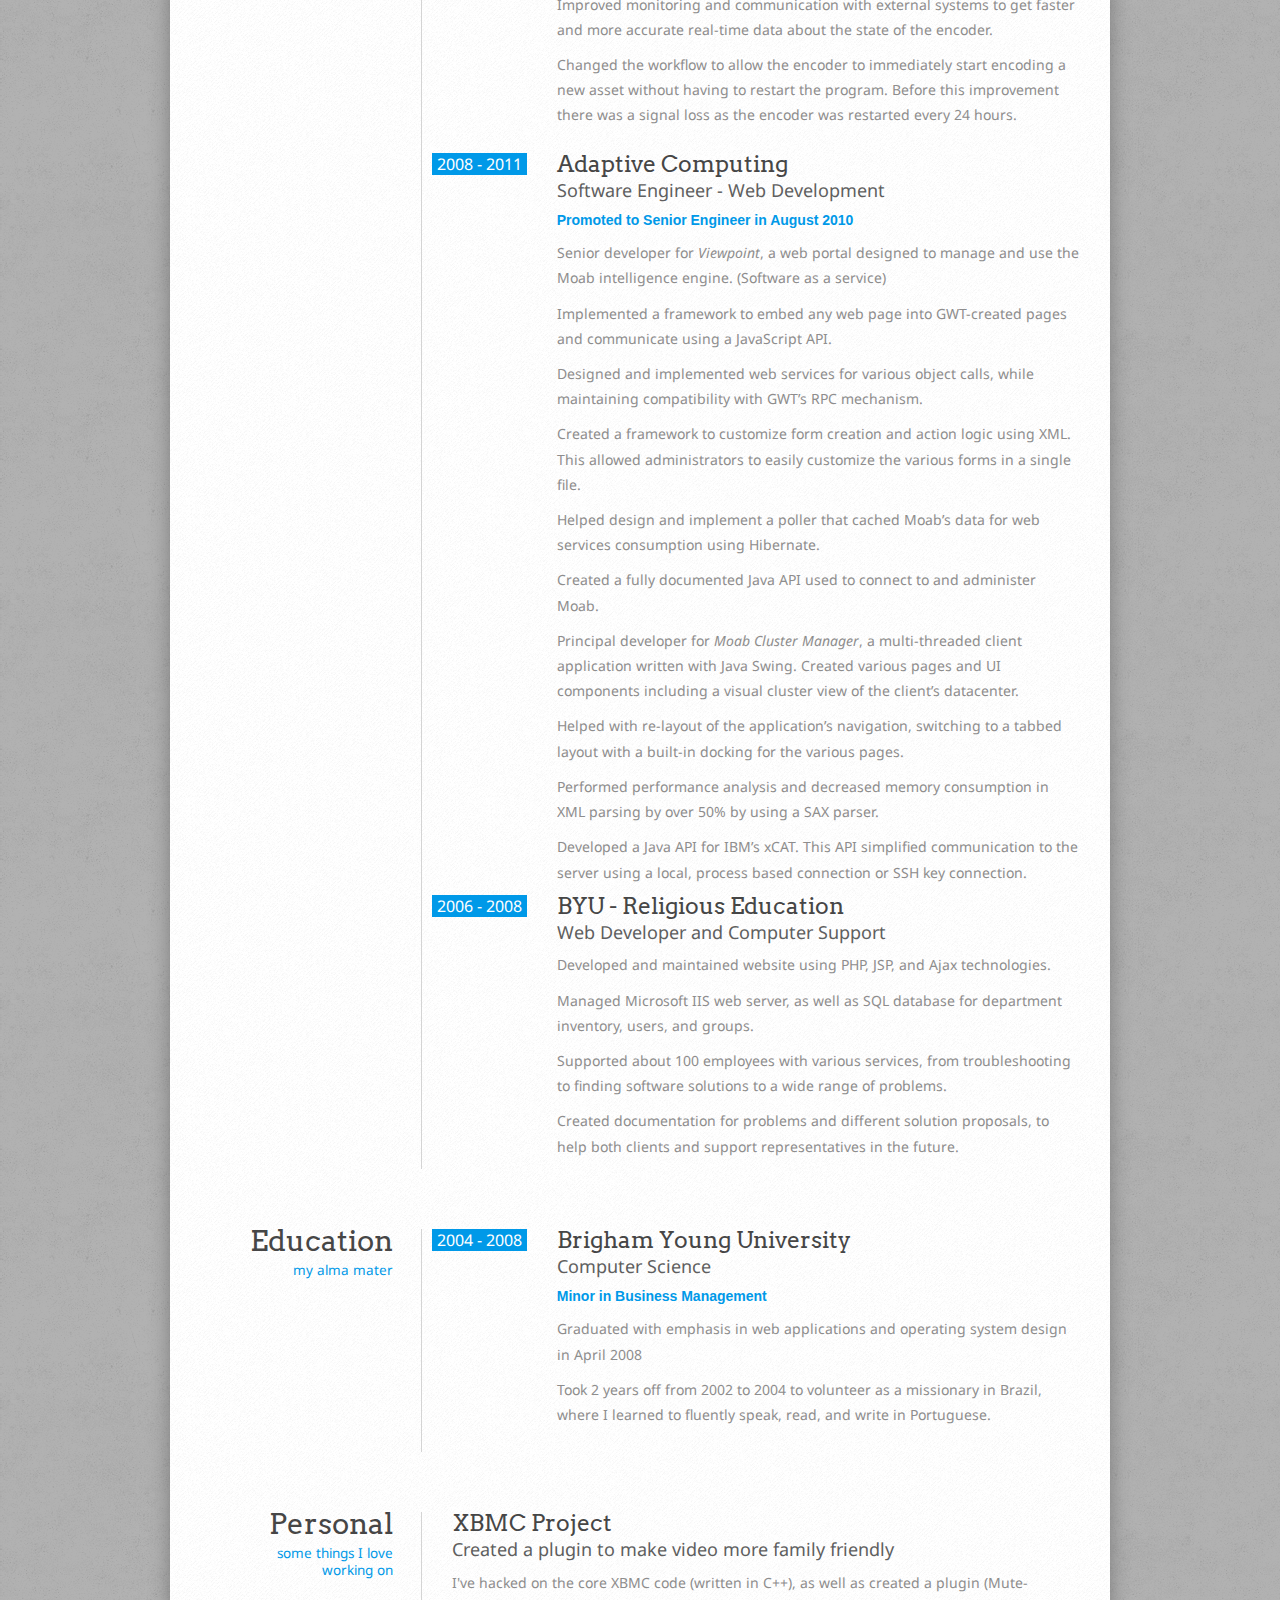
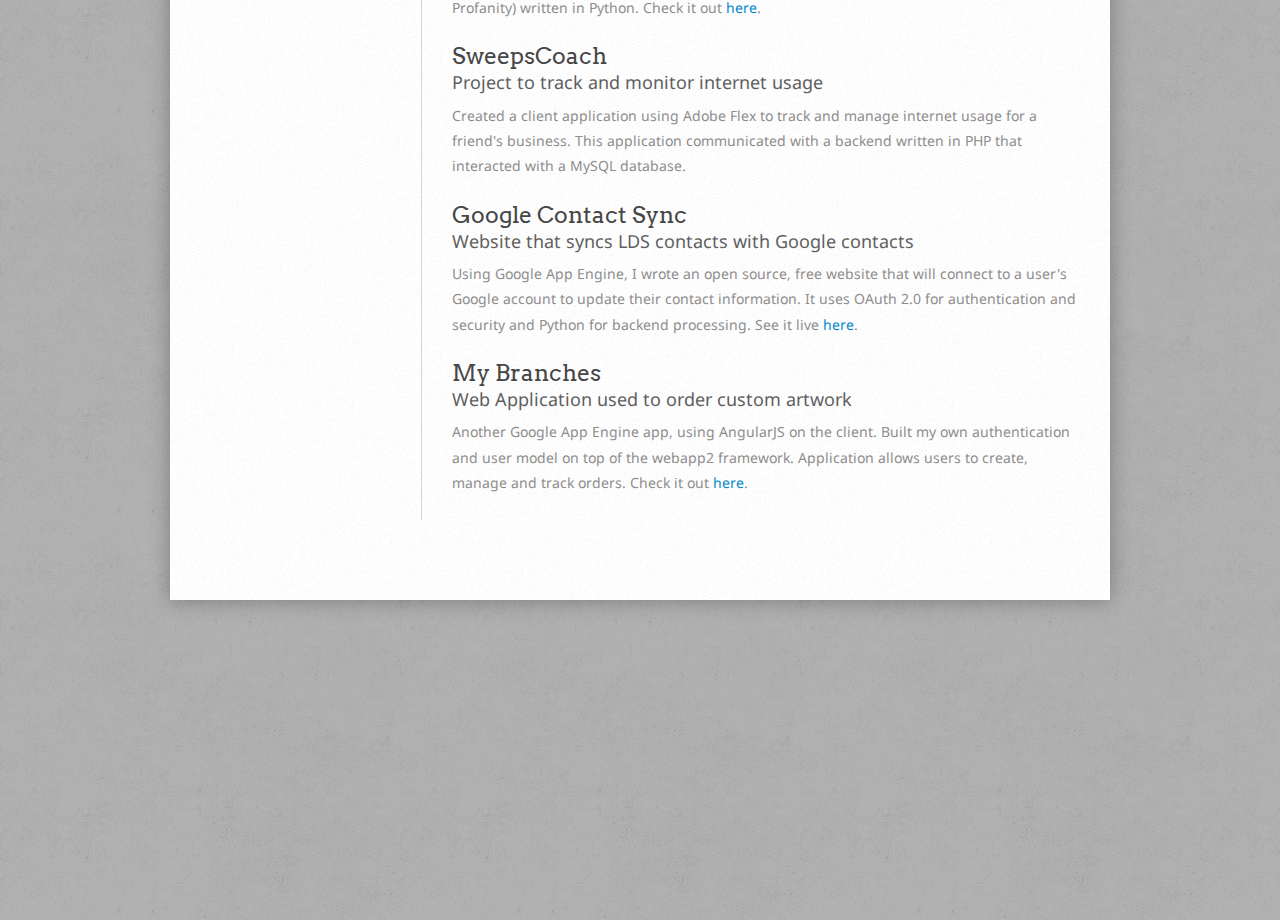
==== commit e1e5e4a7: "Added the AWS section" ====
--- a/index.html
+++ b/index.html
@@ -86,7 +86,7 @@
 				</aside>
 				<article class="span5 borderleft par_el">
           			<p>I'm experienced in architecting solutions using proven design patterns and object oriented principles. Here's a summary of the technologies I've used recently:</p>
-					<p><b>Backend Technologies & Frameworks:</b> Spring Framework, JEE (including JAX-RS using Jersey), Jackson (JSON processing), Servlets, Jetty, Tomcat, Google App Engine, Flask, Grails, Memcached, AMQP messaging, MyBatis, Liquibase, XML, BigTable, JDBC</p>
+					<p><b>Backend Technologies & Frameworks:</b> Spring Framework, JEE (including JAX-RS using Jersey), Jackson (JSON processing), Servlets, Jetty, Tomcat, Google App Engine, Flask, Grails, Memcached, AMQP messaging, MyBatis, Liquibase, XML, Bigtable, JDBC</p>
           			<p><b>Frontend Technologies & Frameworks:</b> BackboneJS (with Marionette), AngularJS, Google Web Toolkit, CoffeeScript, SASS & SCSS, Grunt, JQuery, HTML5, CSS3, Handlebars, Jinja2, JSP</p>
           			<p><b>Other Tools:</b> Git, Subversion, UML, Scrum methodology, Crucible, JIRA, FFMpeg, x264, PaaS Providers (AWS, GCE, Heroku), Debian packaging, Unix, SSL & TLS</p>
 				</article>
@@ -121,6 +121,10 @@
 					</div>
           <h4>NoSQL Databases</h4>
 					<div class="progressbar percent_80">
+						<div class="progressbar-inner"></div>
+					</div>
+					<h4>Amazon Web Services</h4>
+					<div class="progressbar percent_90">
 						<div class="progressbar-inner"></div>
 					</div>
 				</div> <!-- /skill_level -->
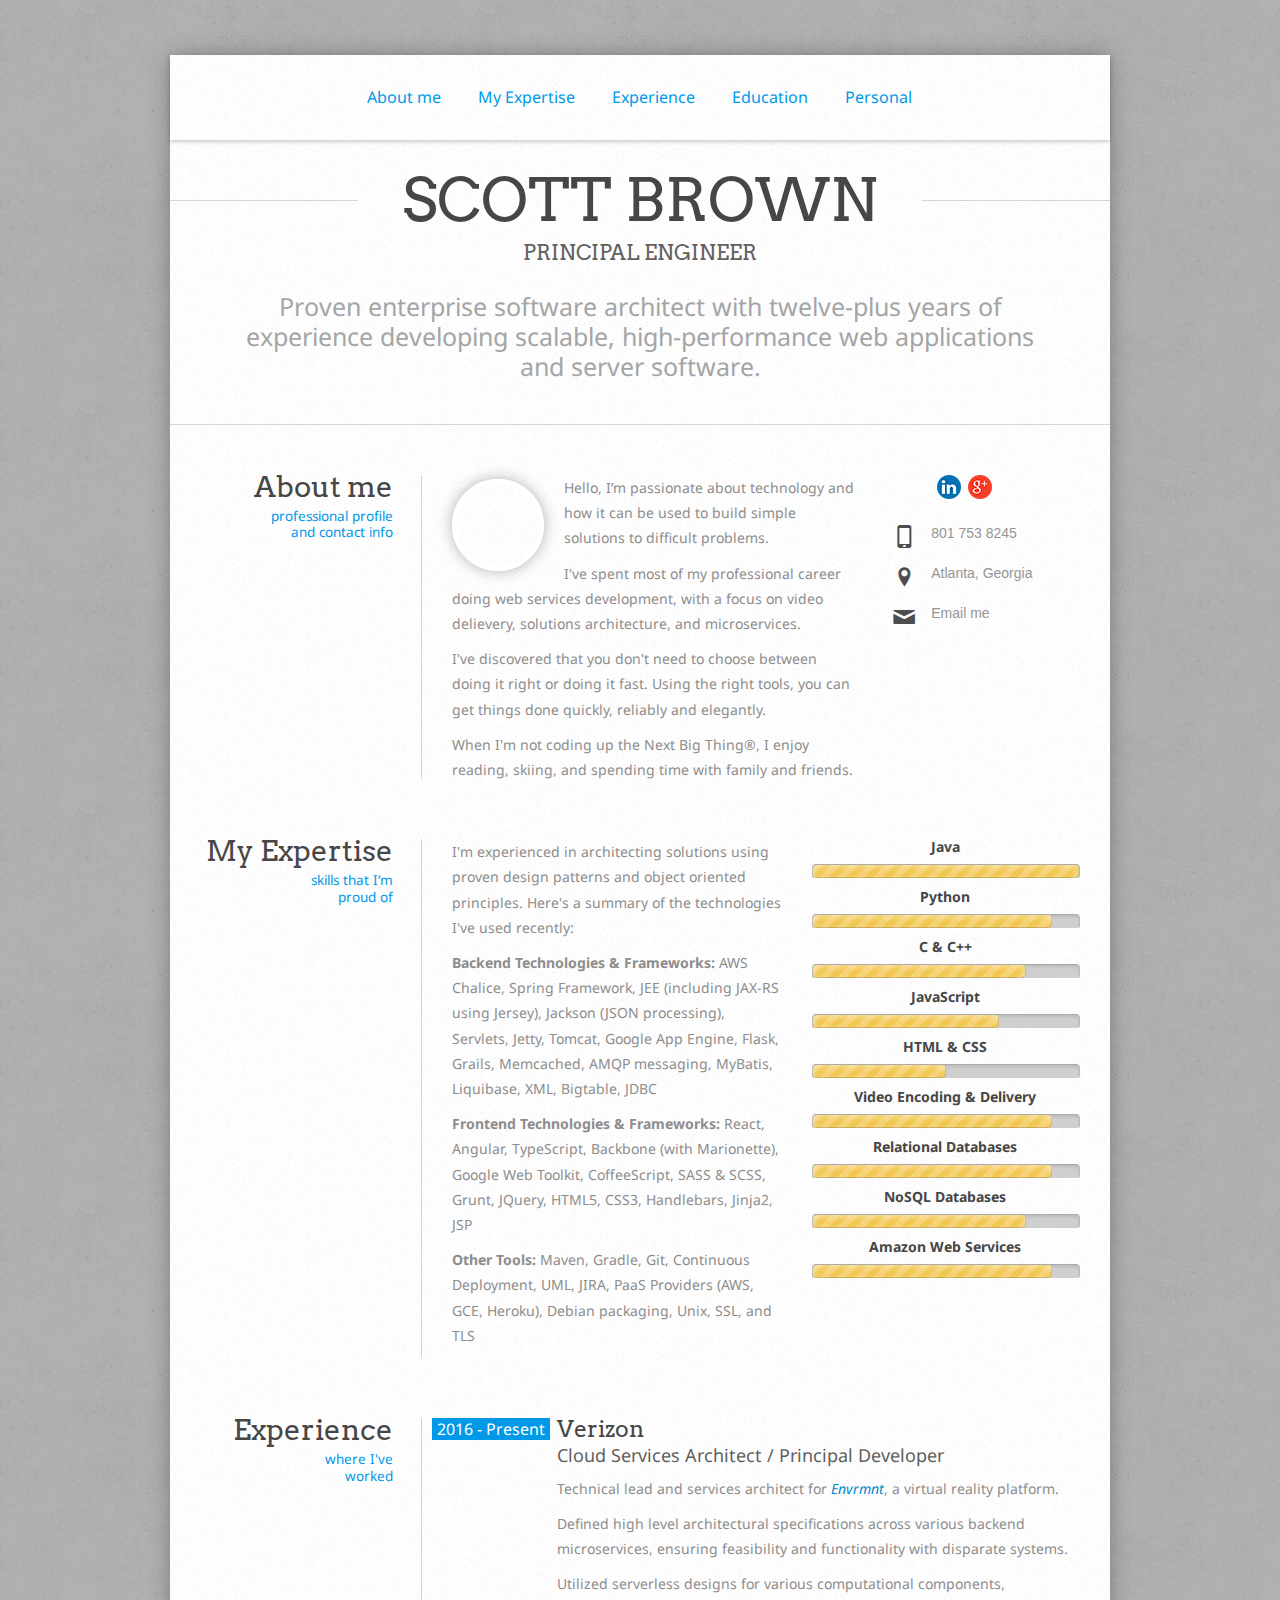
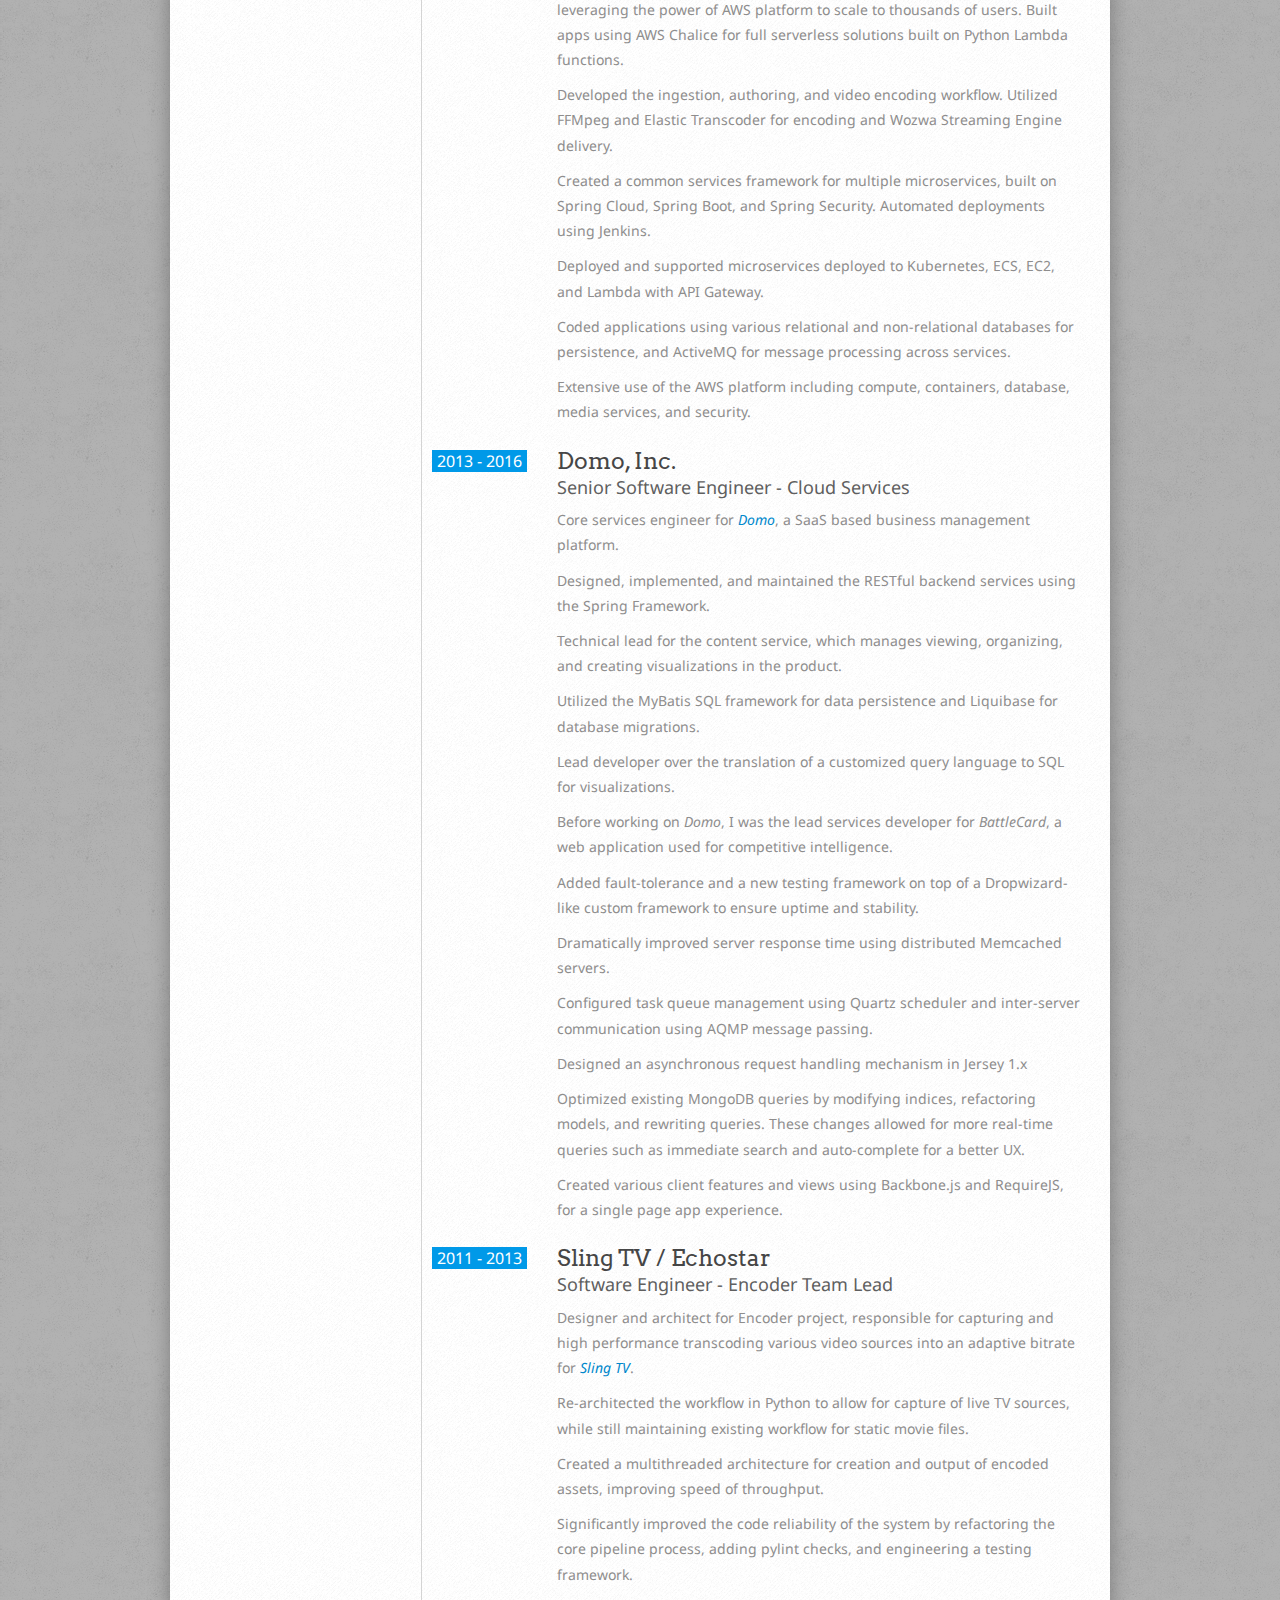
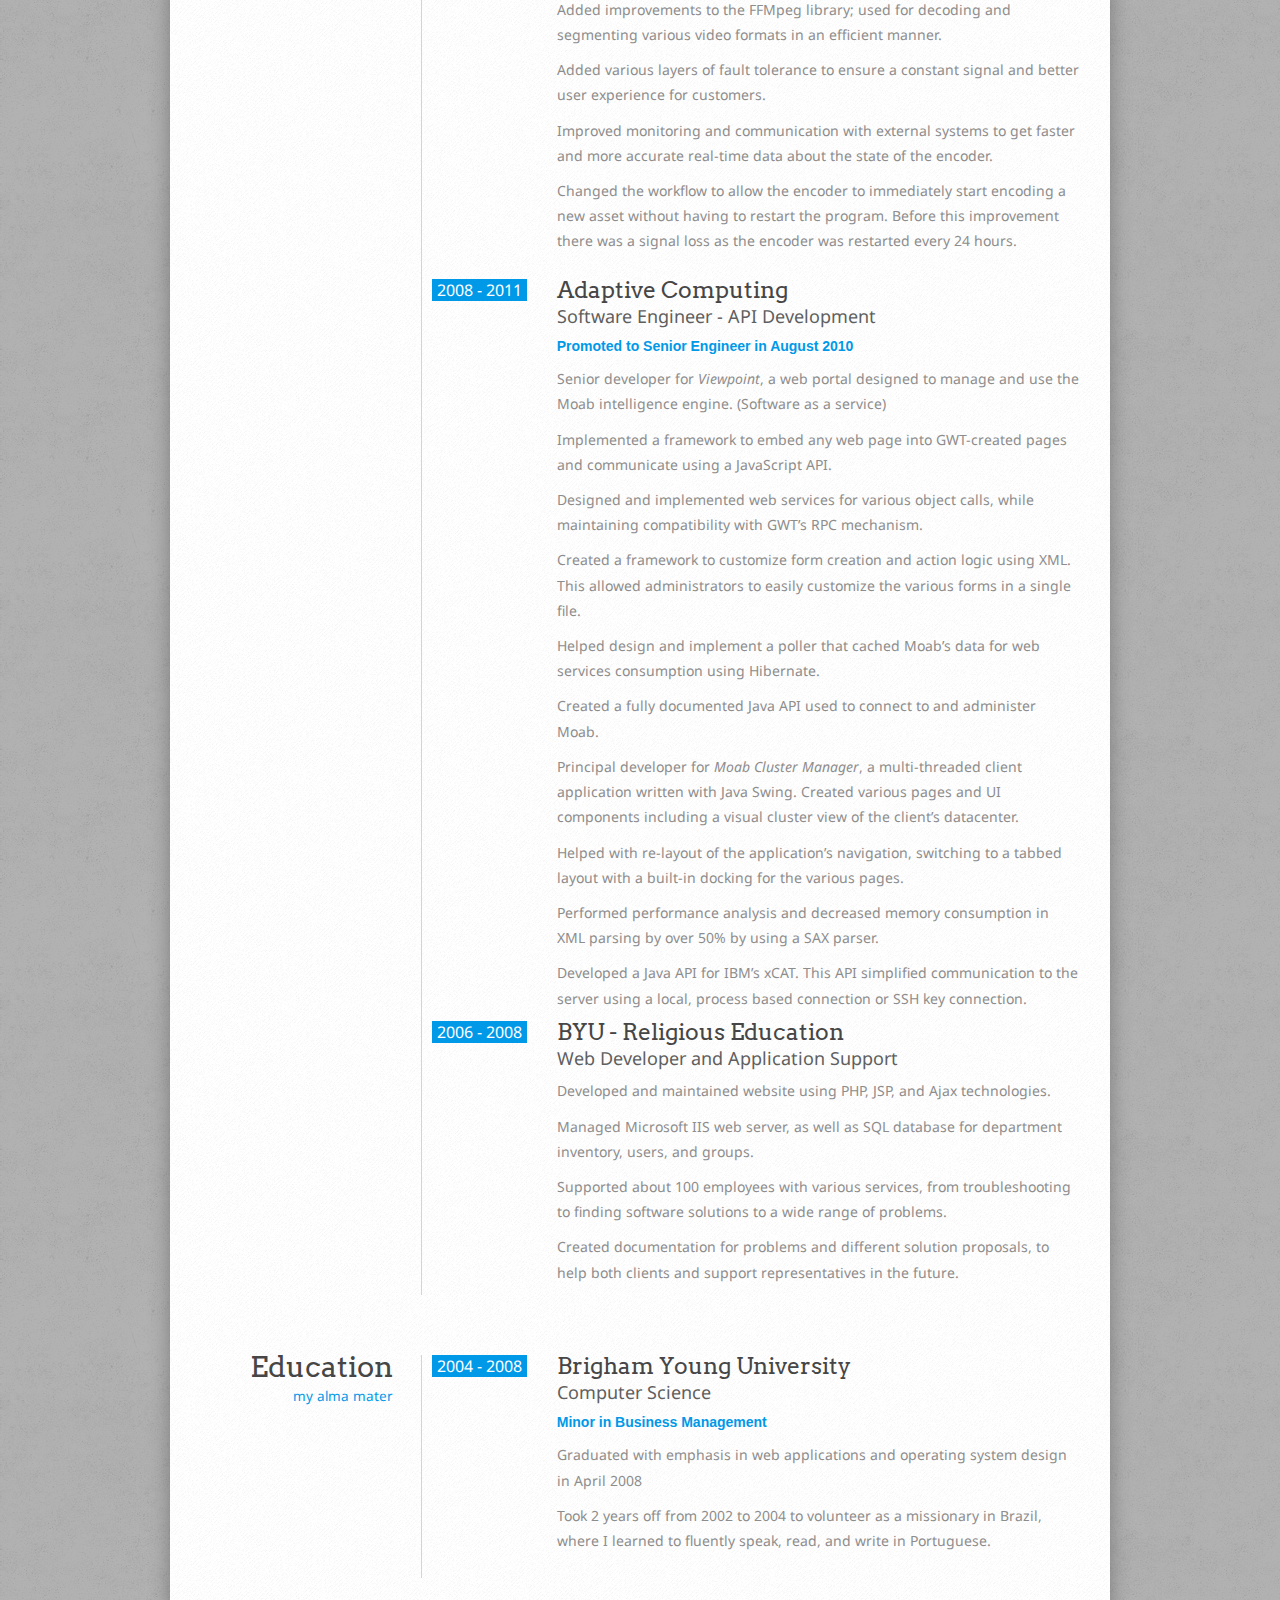
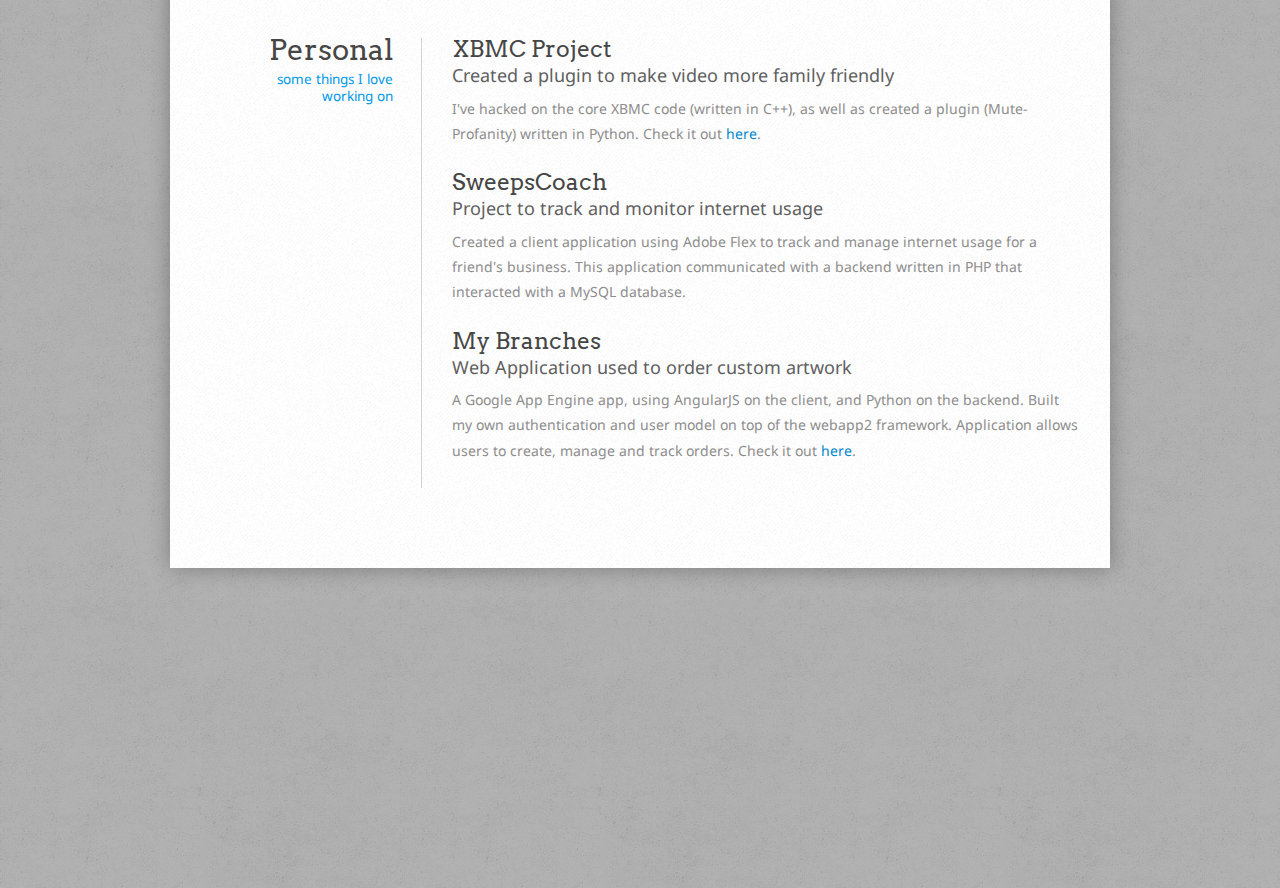
==== commit fea79ad5: "Updated for current year" ====
--- a/index.html
+++ b/index.html
@@ -42,7 +42,7 @@
 		<header class="site_header centerise borderbtn">
 			<div id="logoline"><h1>SCOTT BROWN</h1></div>
 			<h2>PRINCIPAL ENGINEER</h2>
-			<h3>Proven enterprise software architect with eight-plus years of experience developing scalable, high-performance web applications and server software.</h3>
+			<h3>Proven enterprise software architect with twelve-plus years of experience developing scalable, high-performance web applications and server software.</h3>
 		</header> <!-- /site_header -->
 		<!-- end HEADER -->
 		<div class="container-fluid page">
@@ -54,9 +54,9 @@
 					<h5>professional profile<br /> and contact info</h5>
 				</aside>
 				<article class="span6 borderleft par_el">
-					<span class="circle"><img style="float:left" src="img/mypic.jpg" alt=""/></span>
+					<span class="circle"><img style="float:left" src="img/mypic2.jpg" alt=""/></span>
 					<p>Hello, I’m passionate about technology and how it can be used to build simple solutions to difficult problems.</p>
-          			<p>I've spent most of my professional career doing web services development, with a focus on video delievery, but I am proficient in both frontend and backend technologies.</p>
+          			<p>I've spent most of my professional career doing web services development, with a focus on video delievery, solutions architecture, and microservices.</p>
 					<p>I've discovered that you don't need to choose between doing it right or doing it fast. Using the right tools, you can get things done quickly, reliably and elegantly.</p>
           			<p>When I'm not coding up the Next Big Thing&reg;, I enjoy reading, skiing, and spending time with family and friends.</p>
 				</article>
@@ -70,7 +70,7 @@
 					<div class="info">
 						<ul>
 							<li><span class="icon-mobile"></span><a href="tel:801-753-8245">801 753 8245</a></li>
-							<li><span class="icon-location"></span><a href="https://www.google.com/maps/place/Buford,+GA/@34.1145386,-84.0639456,12z/data=!3m1!4b1!4m5!3m4!1s0x88f593ea66a0a471:0x403886d5ea9eb62f!8m2!3d34.1206564!4d-84.0043513" target="_blank">Buford, Georgia</a></li>
+							<li><span class="icon-location"></span><a href="https://www.google.com/maps/place/Buford,+GA/@34.1145386,-84.0639456,12z/data=!3m1!4b1!4m5!3m4!1s0x88f593ea66a0a471:0x403886d5ea9eb62f!8m2!3d34.1206564!4d-84.0043513" target="_blank">Atlanta, Georgia</a></li>
 							<li><span class="icon-mail"></span><a href="mailto:scott.d.brown@outlook.com">Email me</a></li>
 						</ul>
 					</div>
@@ -86,9 +86,9 @@
 				</aside>
 				<article class="span5 borderleft par_el">
           			<p>I'm experienced in architecting solutions using proven design patterns and object oriented principles. Here's a summary of the technologies I've used recently:</p>
-					<p><b>Backend Technologies & Frameworks:</b> Spring Framework, JEE (including JAX-RS using Jersey), Jackson (JSON processing), Servlets, Jetty, Tomcat, Google App Engine, Flask, Grails, Memcached, AMQP messaging, MyBatis, Liquibase, XML, Bigtable, JDBC</p>
-          			<p><b>Frontend Technologies & Frameworks:</b> BackboneJS (with Marionette), AngularJS, Google Web Toolkit, CoffeeScript, SASS & SCSS, Grunt, JQuery, HTML5, CSS3, Handlebars, Jinja2, JSP</p>
-          			<p><b>Other Tools:</b> Git, Subversion, UML, Scrum methodology, Crucible, JIRA, FFMpeg, x264, PaaS Providers (AWS, GCE, Heroku), Debian packaging, Unix, SSL & TLS</p>
+					<p><b>Backend Technologies & Frameworks:</b> AWS Chalice, Spring Framework, JEE (including JAX-RS using Jersey), Jackson (JSON processing), Servlets, Jetty, Tomcat, Google App Engine, Flask, Grails, Memcached, AMQP messaging, MyBatis, Liquibase, XML, Bigtable, JDBC</p>
+          			<p><b>Frontend Technologies & Frameworks:</b> React, Angular, TypeScript, Backbone (with Marionette), Google Web Toolkit, CoffeeScript, SASS & SCSS, Grunt, JQuery, HTML5, CSS3, Handlebars, Jinja2, JSP</p>
+          			<p><b>Other Tools:</b> Maven, Gradle, Git, Continuous Deployment, UML, JIRA, PaaS Providers (AWS, GCE, Heroku), Debian packaging, Unix, SSL, and TLS</p>
 				</article>
 				<div class="span4 skill_level">
 					<h4>Java</h4>
@@ -143,17 +143,17 @@
 							<span class="period">2016 - Present</span>
 							<div class="bigspacing">
 								<header>
-									<h2>Verizon Labs</h2>
-									<h3>Cloud Software Architect, Contractor</h3>
+									<h2>Verizon</h2>
+									<h3>Cloud Services Architect / Principal Developer</h3>
 								</header>
                 <p>Technical lead and services architect for <a href="http://www.envrmnt.com" target="_blank"><i>Envrmnt</i></a>, a virtual reality platform.</p>
-                <p>Developed the video transcoding and delivery platform for VR experiences.</p>
-                <p>Architected the ingestion, authoring, and video encoding workflow. Utilized FFMpeg for encoding and Wozwa Streaming Engine delivery.</p>
-				<p>Created the common services framework for all microservices, built on Spring Cloud, Spring Boot, and Spring Security.</p>
-                <p>Deployed and supported microservices deployed to Tomcat and Apache on Amazon Web Services cloud platform.</p>
-                <p>Centralized configuration management using Spring Config Server, automated deployments using Jenkins for continuous delivery.</p>
-				<p>Coded applications using Hibernate and Spring Data for persistence, and ActiveMQ for message processing across services.</p>
-				<p>Extensive use of the AWS platform including Lambda, API gateway, Kinesis, Elastic Transcoder, and many other services.</p>
+                <p>Defined high level architectural specifications across various backend microservices, ensuring feasibility and functionality with disparate systems.</p>
+                <p>Utilized serverless designs for various computational components, leveraging the power of AWS platform to scale to thousands of users. Built apps using AWS Chalice for full serverless solutions built on Python Lambda functions.</p>
+				<p>Developed the ingestion, authoring, and video encoding workflow. Utilized FFMpeg and Elastic Transcoder for encoding and Wozwa Streaming Engine delivery.</p>
+                <p>Created a common services framework for multiple microservices, built on Spring Cloud, Spring Boot, and Spring Security. Automated deployments using Jenkins.</p>
+                <p>Deployed and supported microservices deployed to Kubernetes, ECS, EC2, and Lambda with API Gateway.</p>
+				<p>Coded applications using various relational and non-relational databases for persistence, and ActiveMQ for message processing across services.</p>
+				<p>Extensive use of the AWS platform including compute, containers, database, media services, and security.</p>
 							</div>
 						</article>
 					</div>
@@ -163,7 +163,7 @@
 							<div class="bigspacing">
 								<header>
 									<h2>Domo, Inc.</h2>
-									<h3>Senior Software Engineer - Web Services</h3>
+									<h3>Senior Software Engineer - Cloud Services</h3>
 								</header>
                 <p>Core services engineer for <a href="http://www.domo.com" target="_blank"><i>Domo</i></a>, a SaaS based business management platform.</p>
                 <p>Designed, implemented, and maintained the RESTful backend services using the Spring Framework.</p>
@@ -204,7 +204,7 @@
 							<div class="bigspacing">
 								<header>
 									<h2>Adaptive Computing</h2>
-									<h3>Software Engineer - Web Development</h3>
+									<h3>Software Engineer - API Development</h3>
                   <h5><span class="subtext">Promoted to Senior Engineer in August 2010</span></h5>
 								</header>
 							  <p>Senior developer for <i>Viewpoint</i>, a web portal designed to manage and use the Moab intelligence engine. (Software as a service)</p>
@@ -226,7 +226,7 @@
 							<div class="bigspacing">
 								<header>
 									<h2>BYU - Religious Education</h2>
-									<h3>Web Developer and Computer Support</h3>
+									<h3>Web Developer and Application Support</h3>
 								</header>
 							  <p>Developed and maintained website using PHP, JSP, and Ajax technologies.</p>
                 <p>Managed Microsoft IIS web server, as well as SQL database for department inventory, users, and groups.</p>
@@ -292,19 +292,10 @@
           <div class="row-fluid">
 						<article class="span12 par_el in_spacing">
 								<header>
-									<h2>Google Contact Sync</h2>
-									<h3>Website that syncs LDS contacts with Google contacts</h3>
-								</header>
-								<p>Using Google App Engine, I wrote an open source, free website that will connect to a user's Google account to update their contact information. It uses OAuth 2.0 for authentication and security and Python for backend processing. See it live <a href="https://syncldscontacts.appspot.com" target="_blank">here</a>.</p>
-						</article>
-					</div>
-          <div class="row-fluid">
-						<article class="span12 par_el in_spacing">
-								<header>
 									<h2>My Branches</h2>
                   <h3>Web Application used to order custom artwork</h3>
 								</header>
-								<p>Another Google App Engine app, using AngularJS on the client. Built my own authentication and user model on top of the webapp2 framework. Application allows users to create, manage and track orders. Check it out <a href="http://www.my-branches.com" target="_blank">here</a>.</p>
+								<p>A Google App Engine app, using AngularJS on the client, and Python on the backend. Built my own authentication and user model on top of the webapp2 framework. Application allows users to create, manage and track orders. Check it out <a href="http://www.my-branches.com" target="_blank">here</a>.</p>
 						</article>
 					</div>
 				</div>
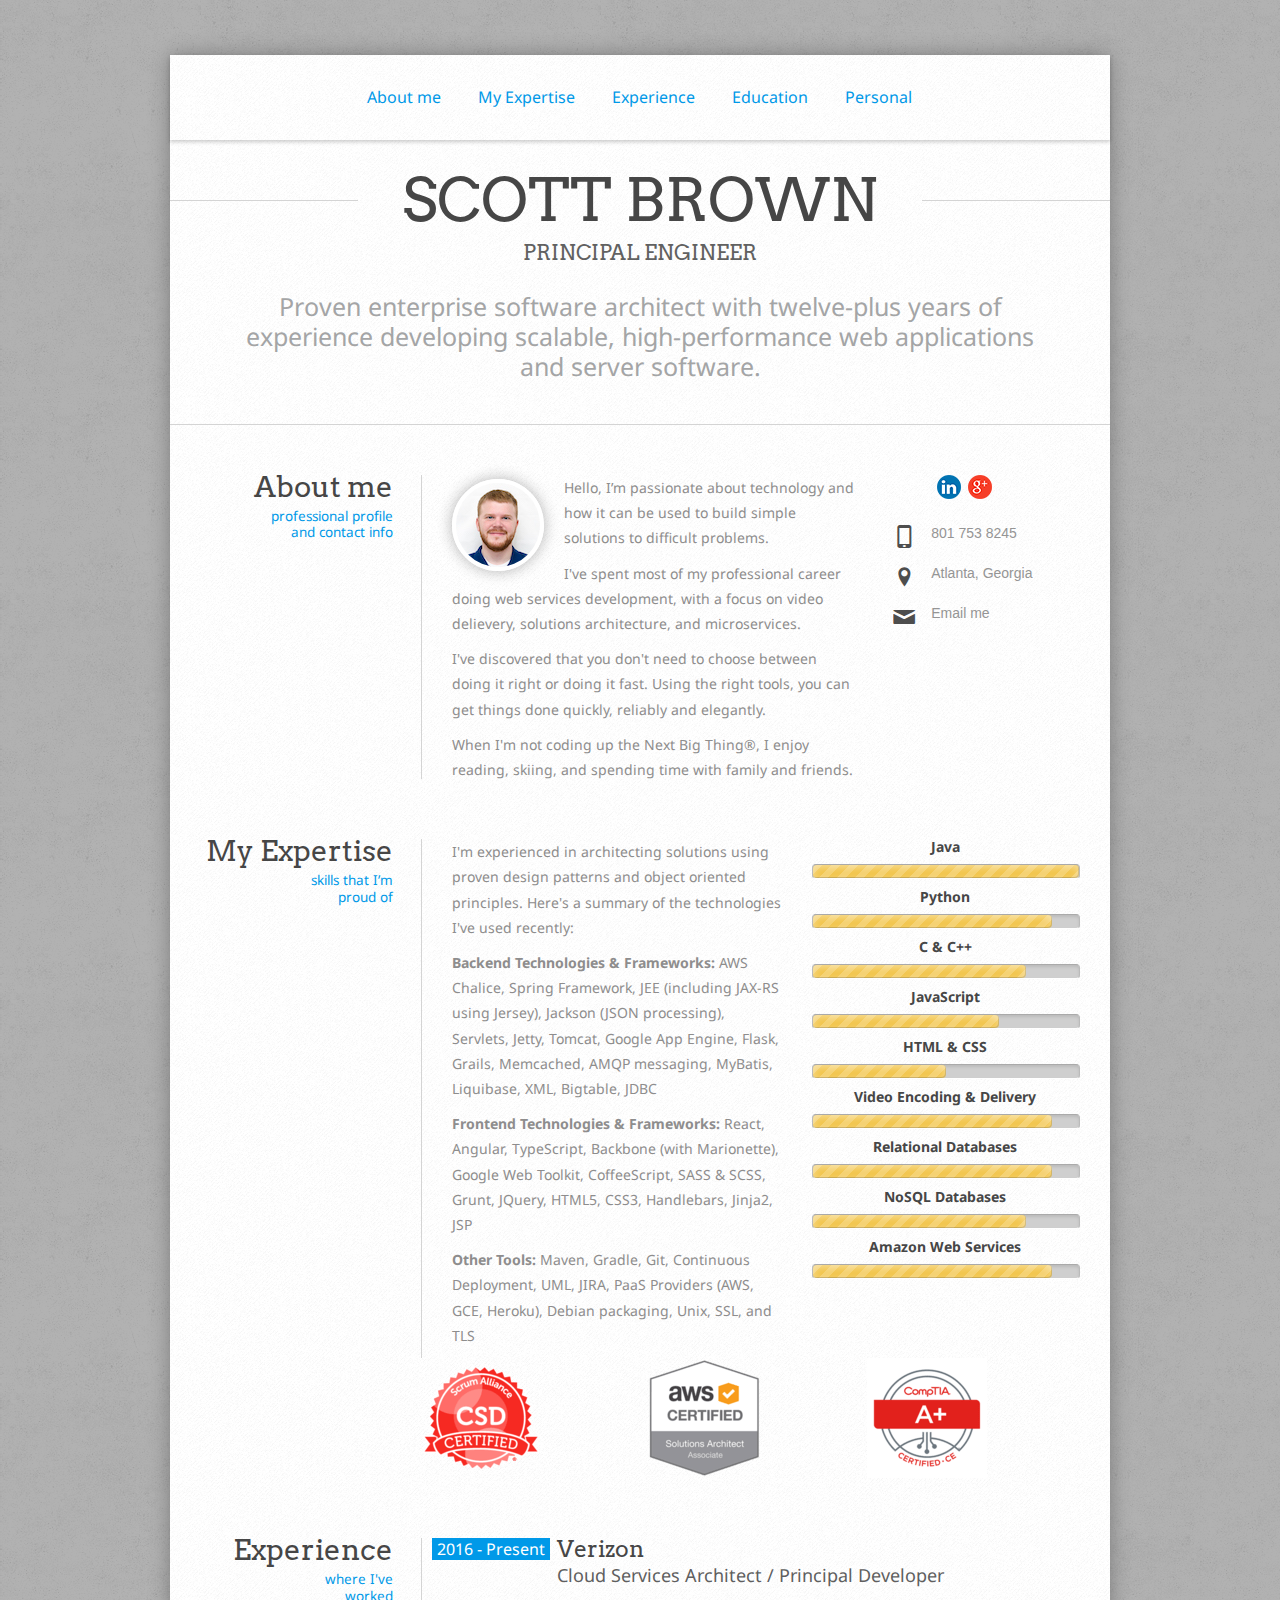
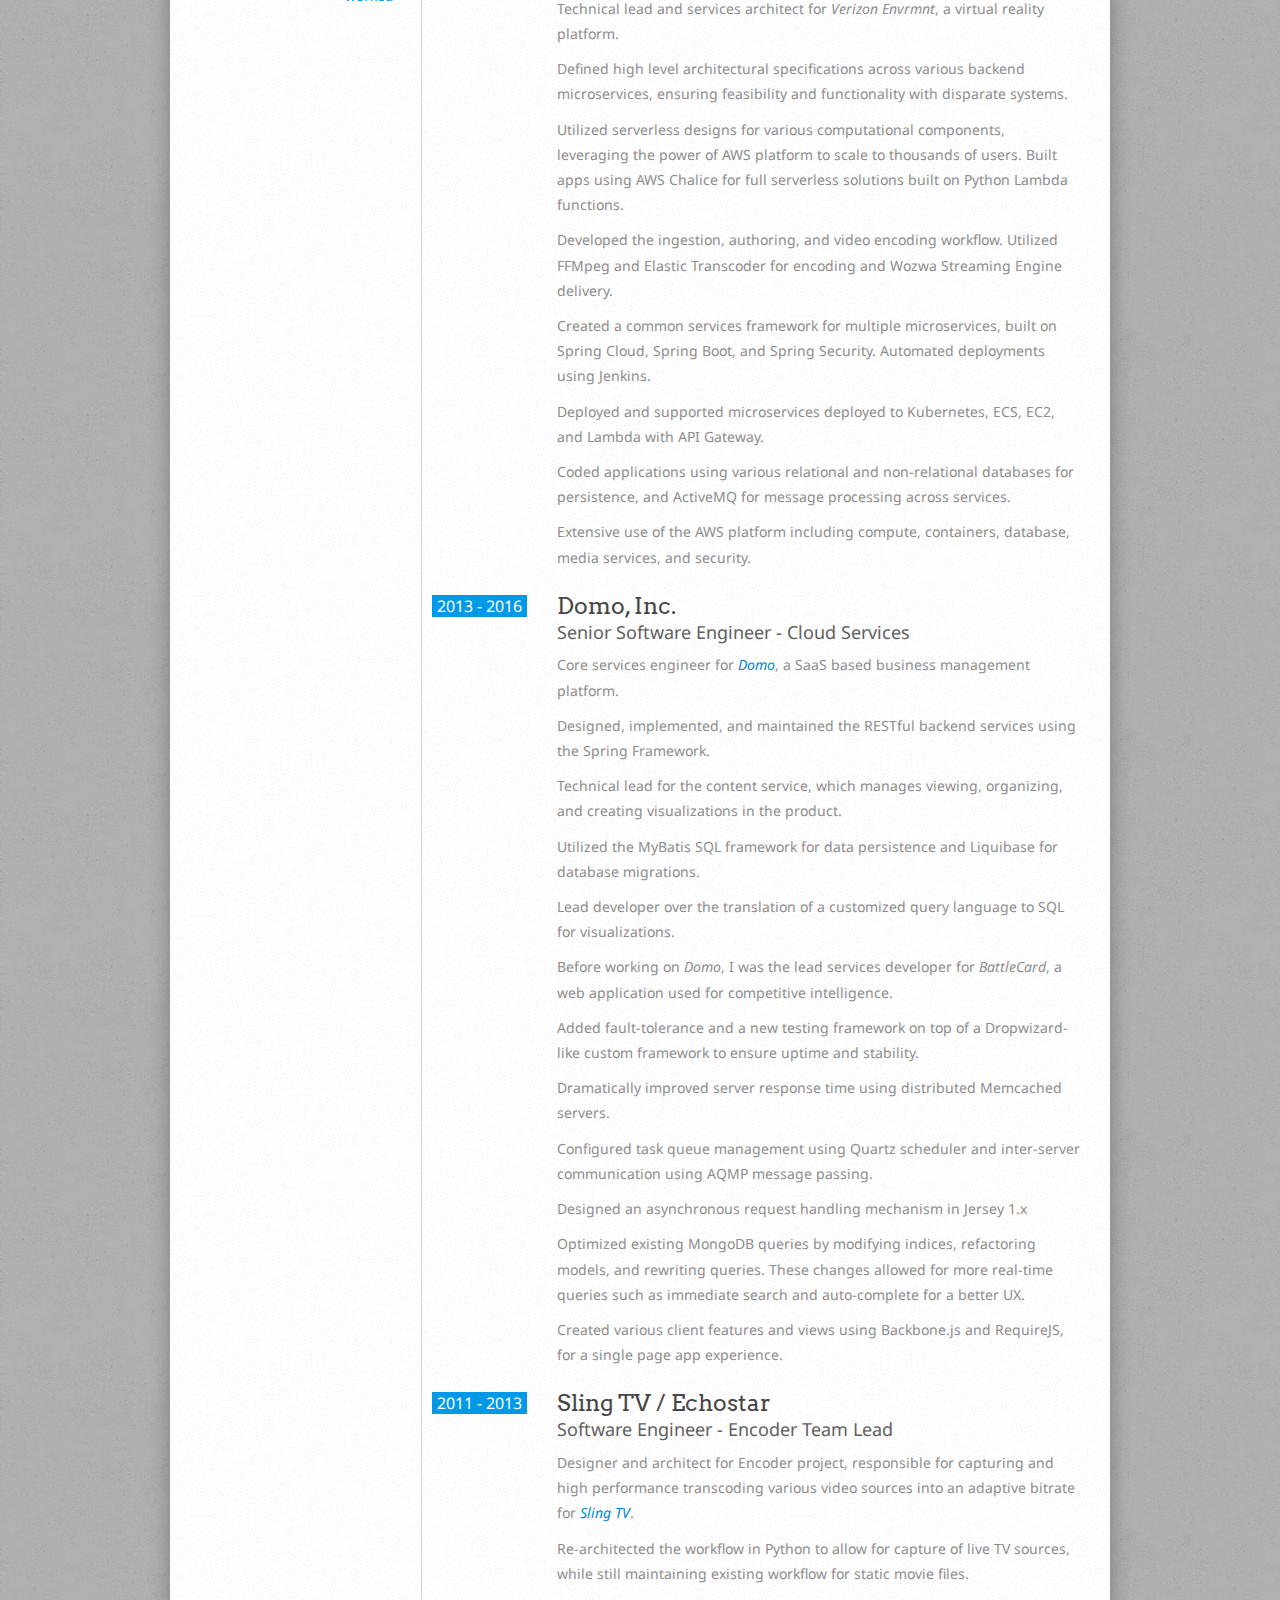
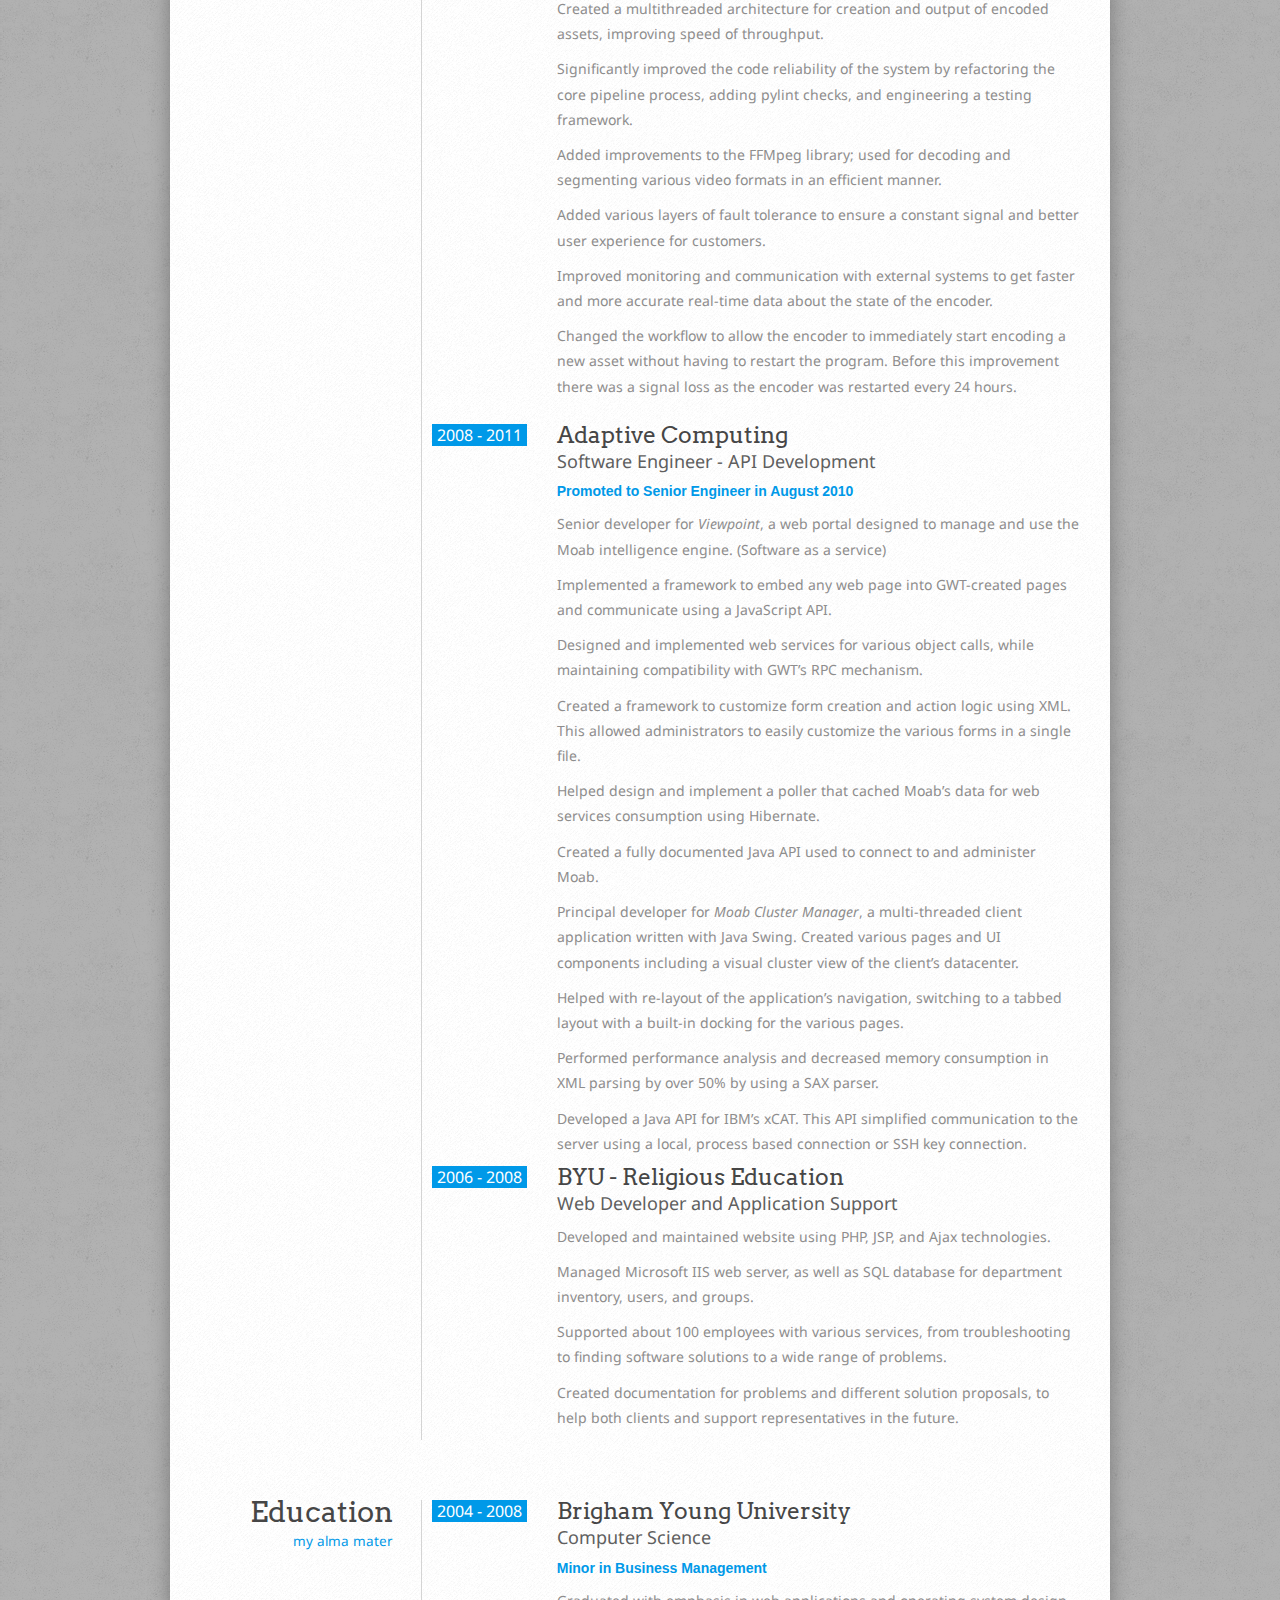
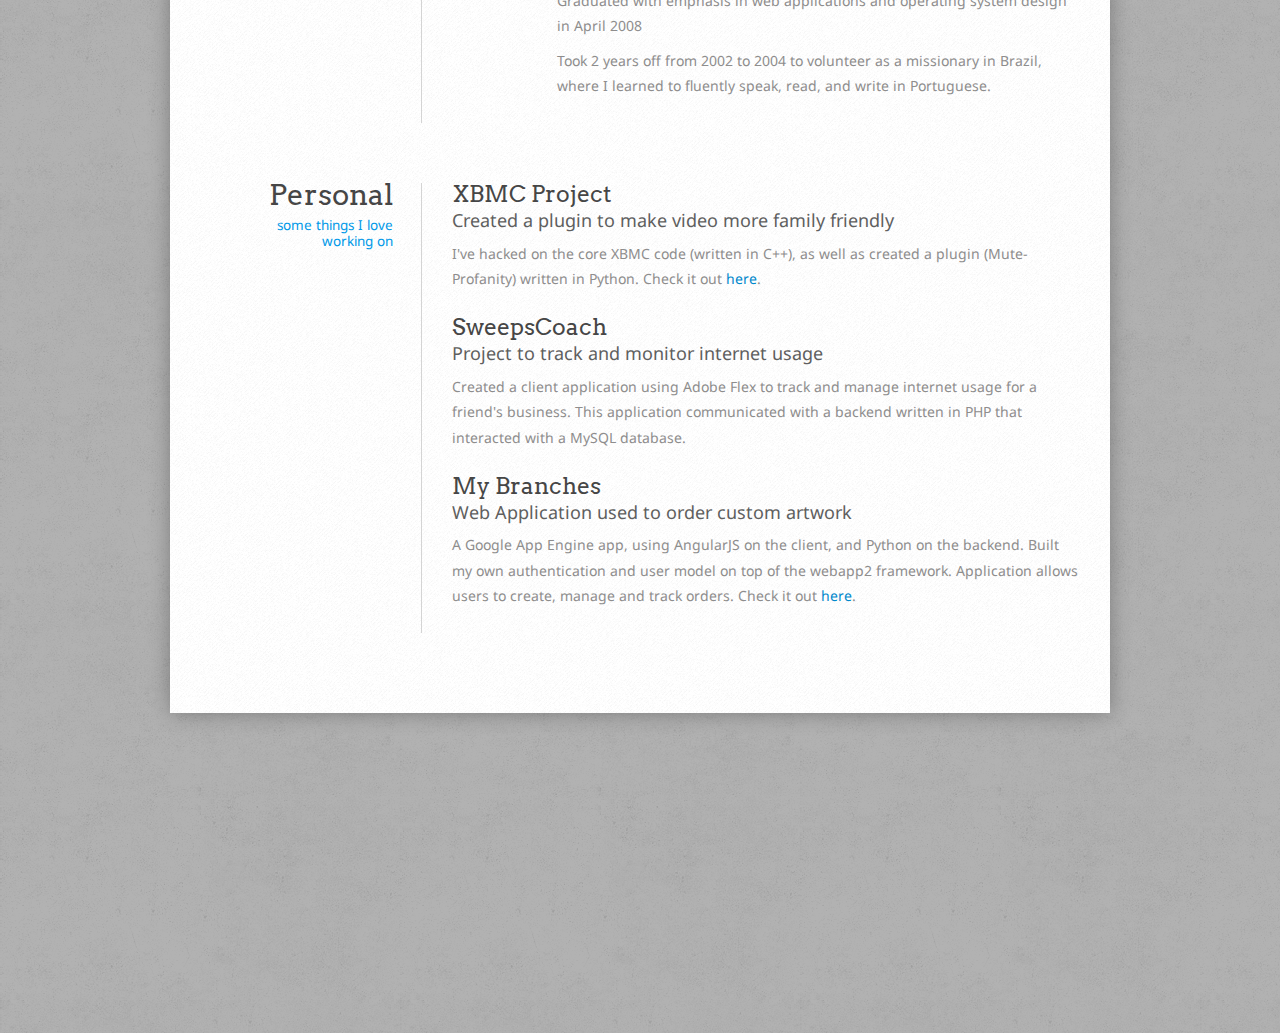
==== commit 90544c0e: "Added certs" ====
--- a/index.html
+++ b/index.html
@@ -131,6 +131,26 @@
 			</section> <!-- /my_expertise -->
 			<!-- end MY EXPERTISE -->
 
+			
+			<section class="row-fluid">
+				<aside class="span3 aside_el"></aside>
+				<div class="span9">
+					<div class="row-fluid">
+						<article class="span12">
+							<div class="cert_column">
+								<img class="cert_image" src="img/SA_badge_csd.png">
+							</div>
+							<div class="cert_column">
+								<img class="cert_image" src="img/AWS_Associate.png">
+							</div>
+							<div class="cert_column">
+								<img class="cert_image" src="img/CompTIA_A_2Bce.png">
+							</div>
+						</article>
+					</div>
+				</div>
+			</section>
+
 			<!-- EXPERIENCE -->
 			<section class="row-fluid experience" id="experience">
 				<aside class="span3 aside_el">
@@ -146,7 +166,7 @@
 									<h2>Verizon</h2>
 									<h3>Cloud Services Architect / Principal Developer</h3>
 								</header>
-                <p>Technical lead and services architect for <a href="http://www.envrmnt.com" target="_blank"><i>Envrmnt</i></a>, a virtual reality platform.</p>
+                <p>Technical lead and services architect for <i>Verizon Envrmnt</i>, a virtual reality platform.</p>
                 <p>Defined high level architectural specifications across various backend microservices, ensuring feasibility and functionality with disparate systems.</p>
                 <p>Utilized serverless designs for various computational components, leveraging the power of AWS platform to scale to thousands of users. Built apps using AWS Chalice for full serverless solutions built on Python Lambda functions.</p>
 				<p>Developed the ingestion, authoring, and video encoding workflow. Utilized FFMpeg and Elastic Transcoder for encoding and Wozwa Streaming Engine delivery.</p>
--- a/css/styles.css
+++ b/css/styles.css
@@ -339,6 +339,15 @@
 	margin-top: -10px;
 }
 
+.cert_image {
+	width: 120px;
+}
+
+.cert_column {
+	float: left;
+	width: 33.33%;
+}
+
 /*-----------------------------*\
 	$EXPERIENCE
 \*-----------------------------*/
